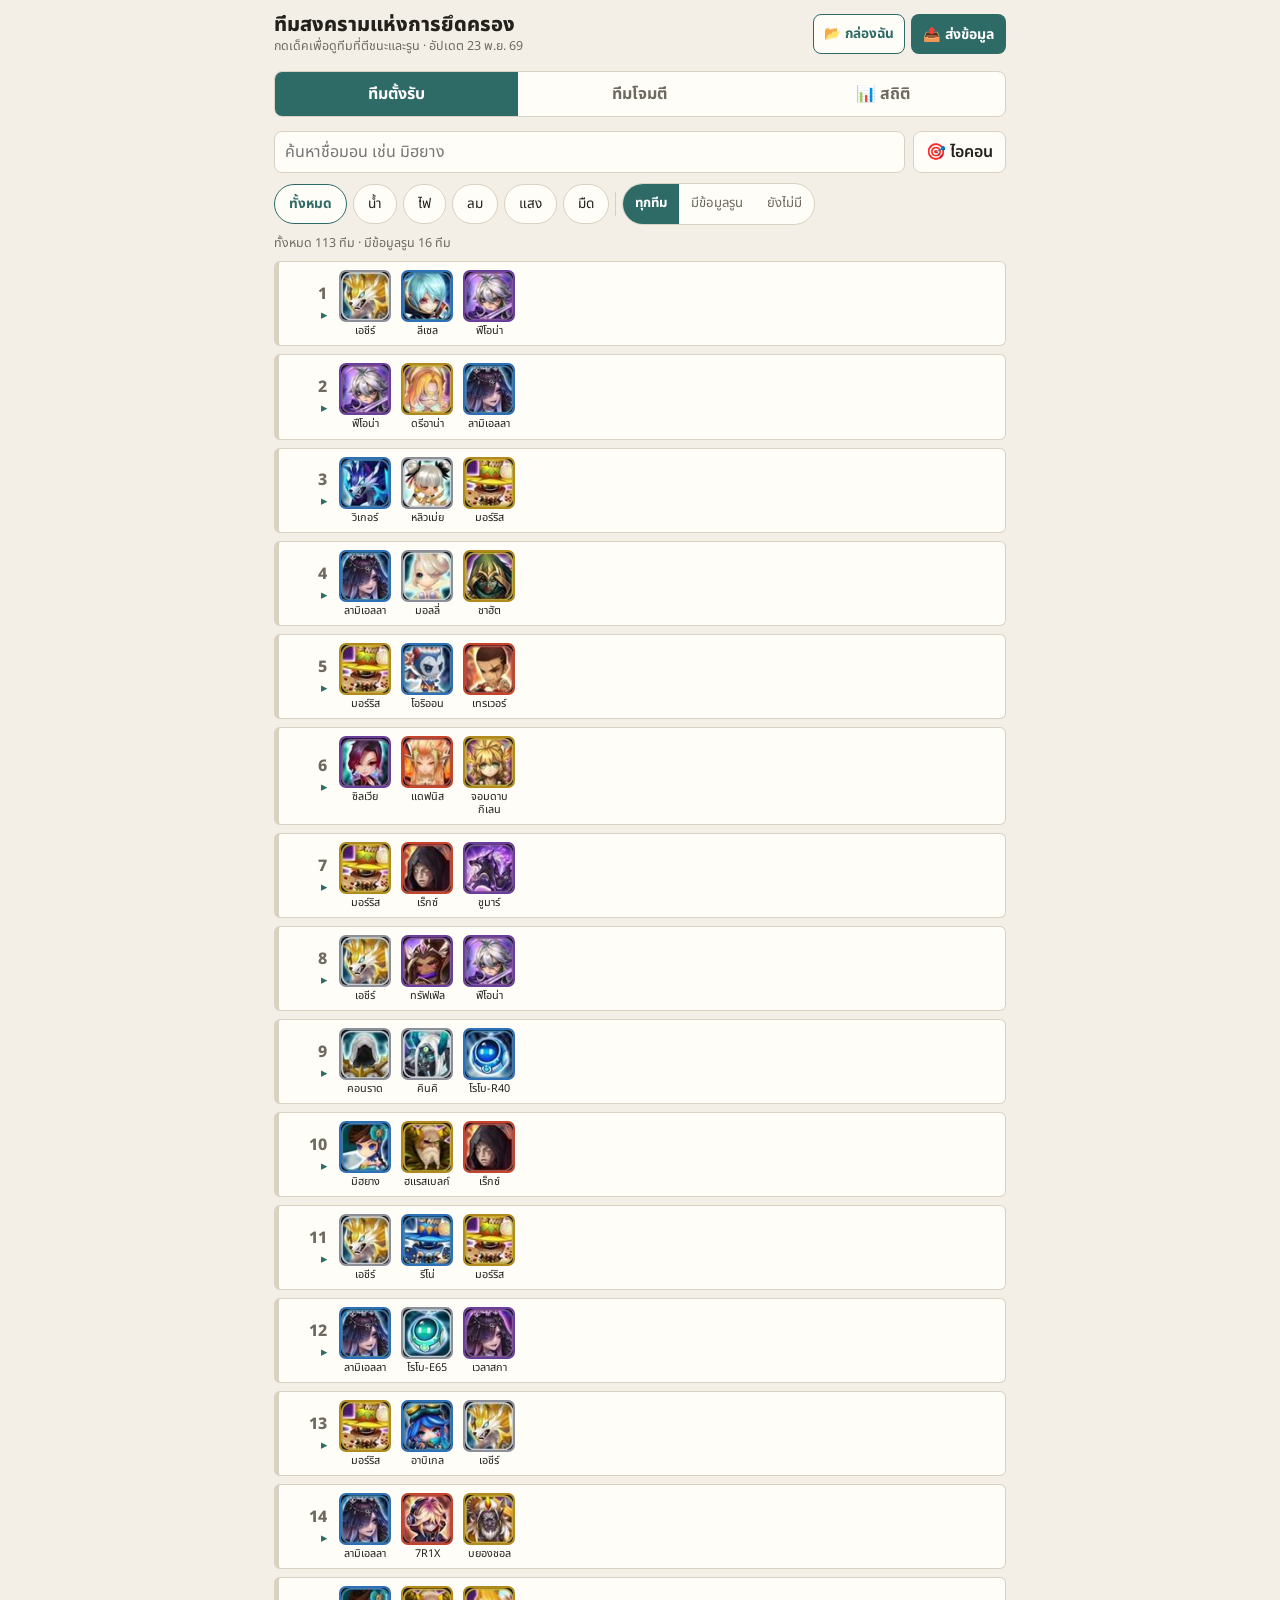
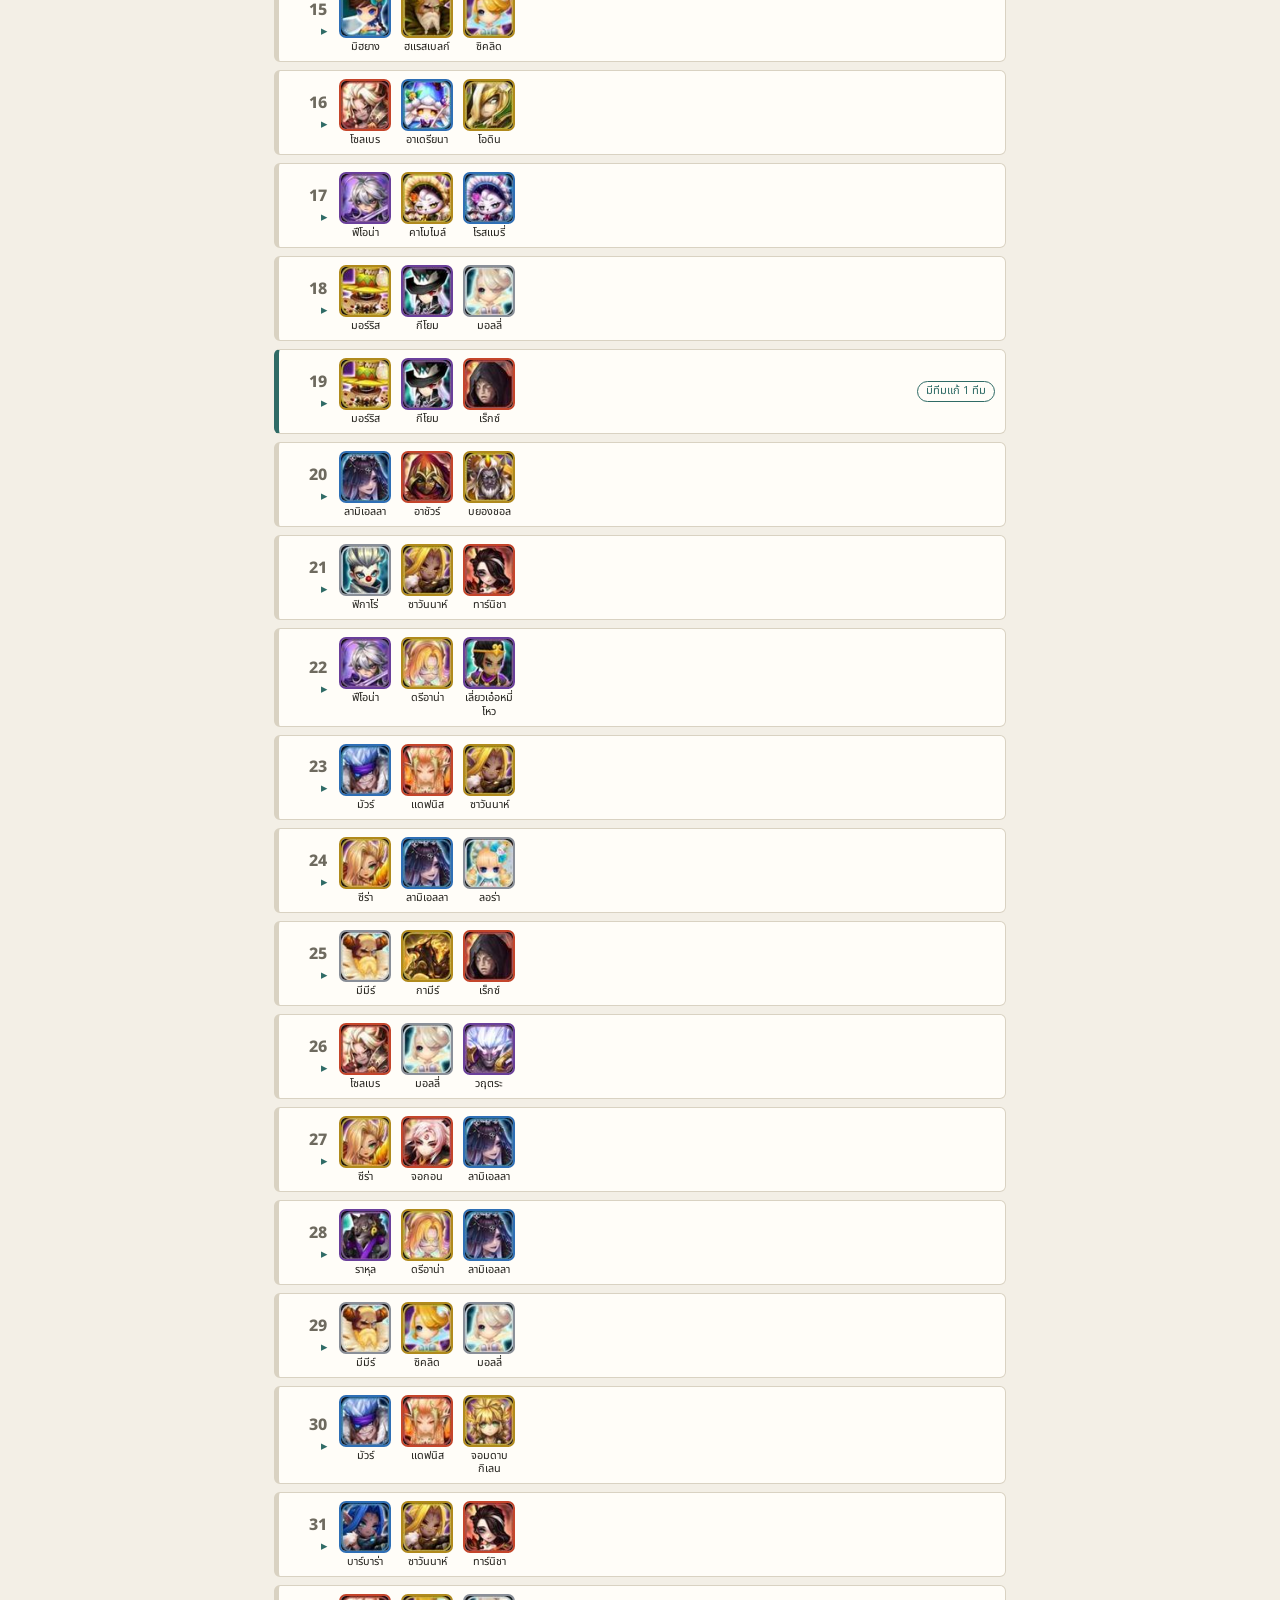
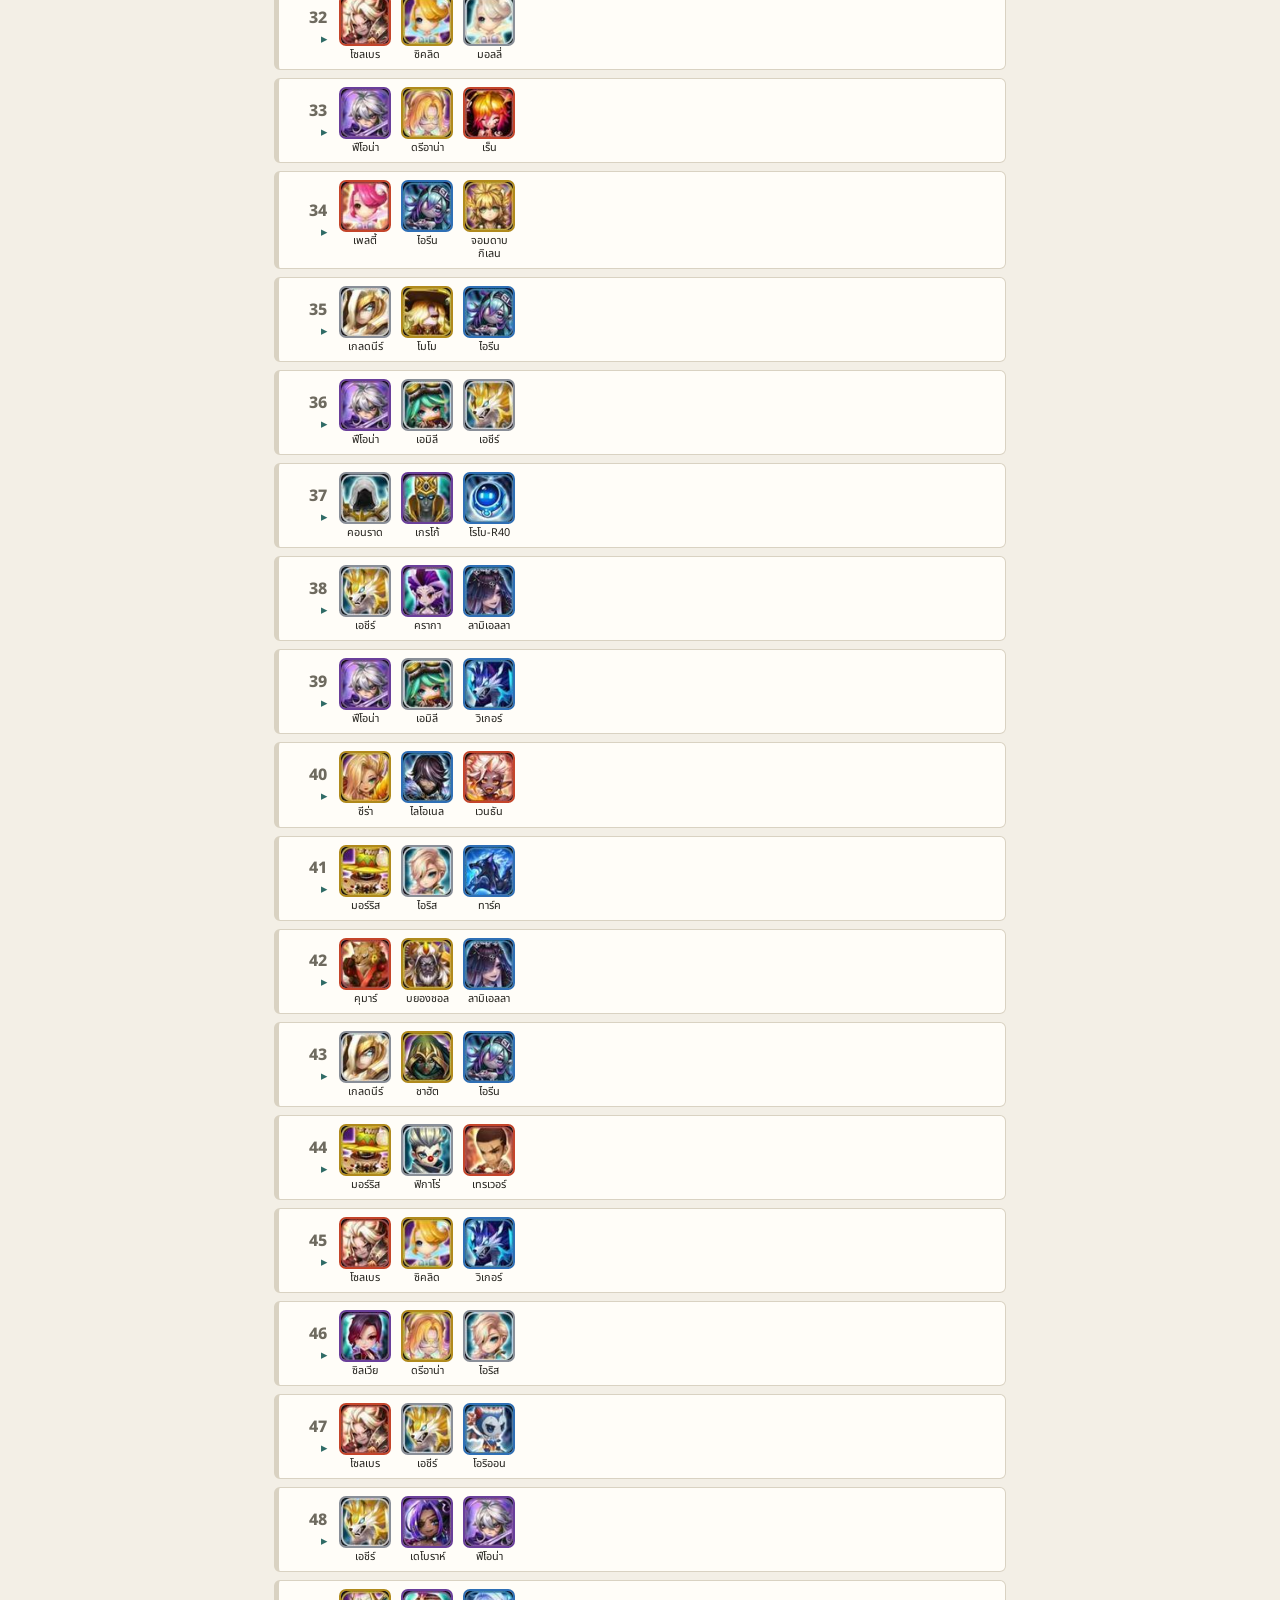
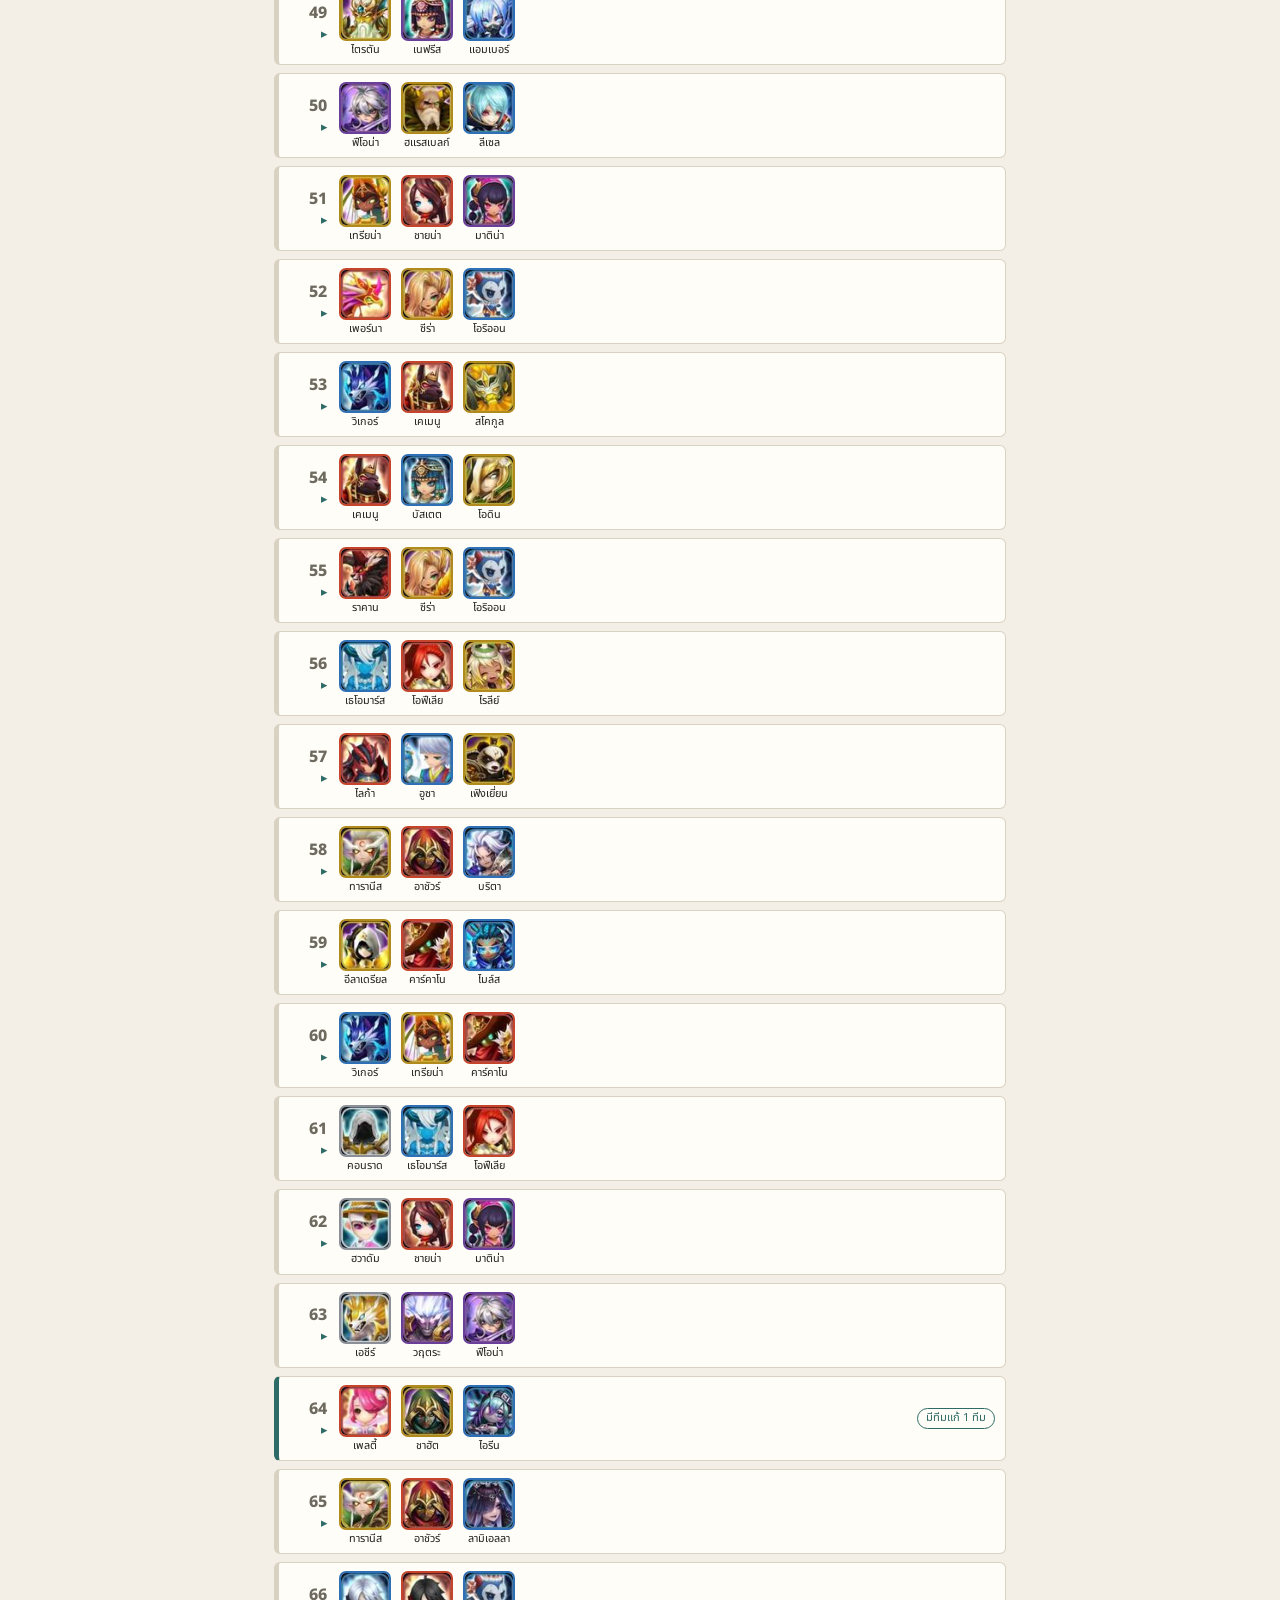
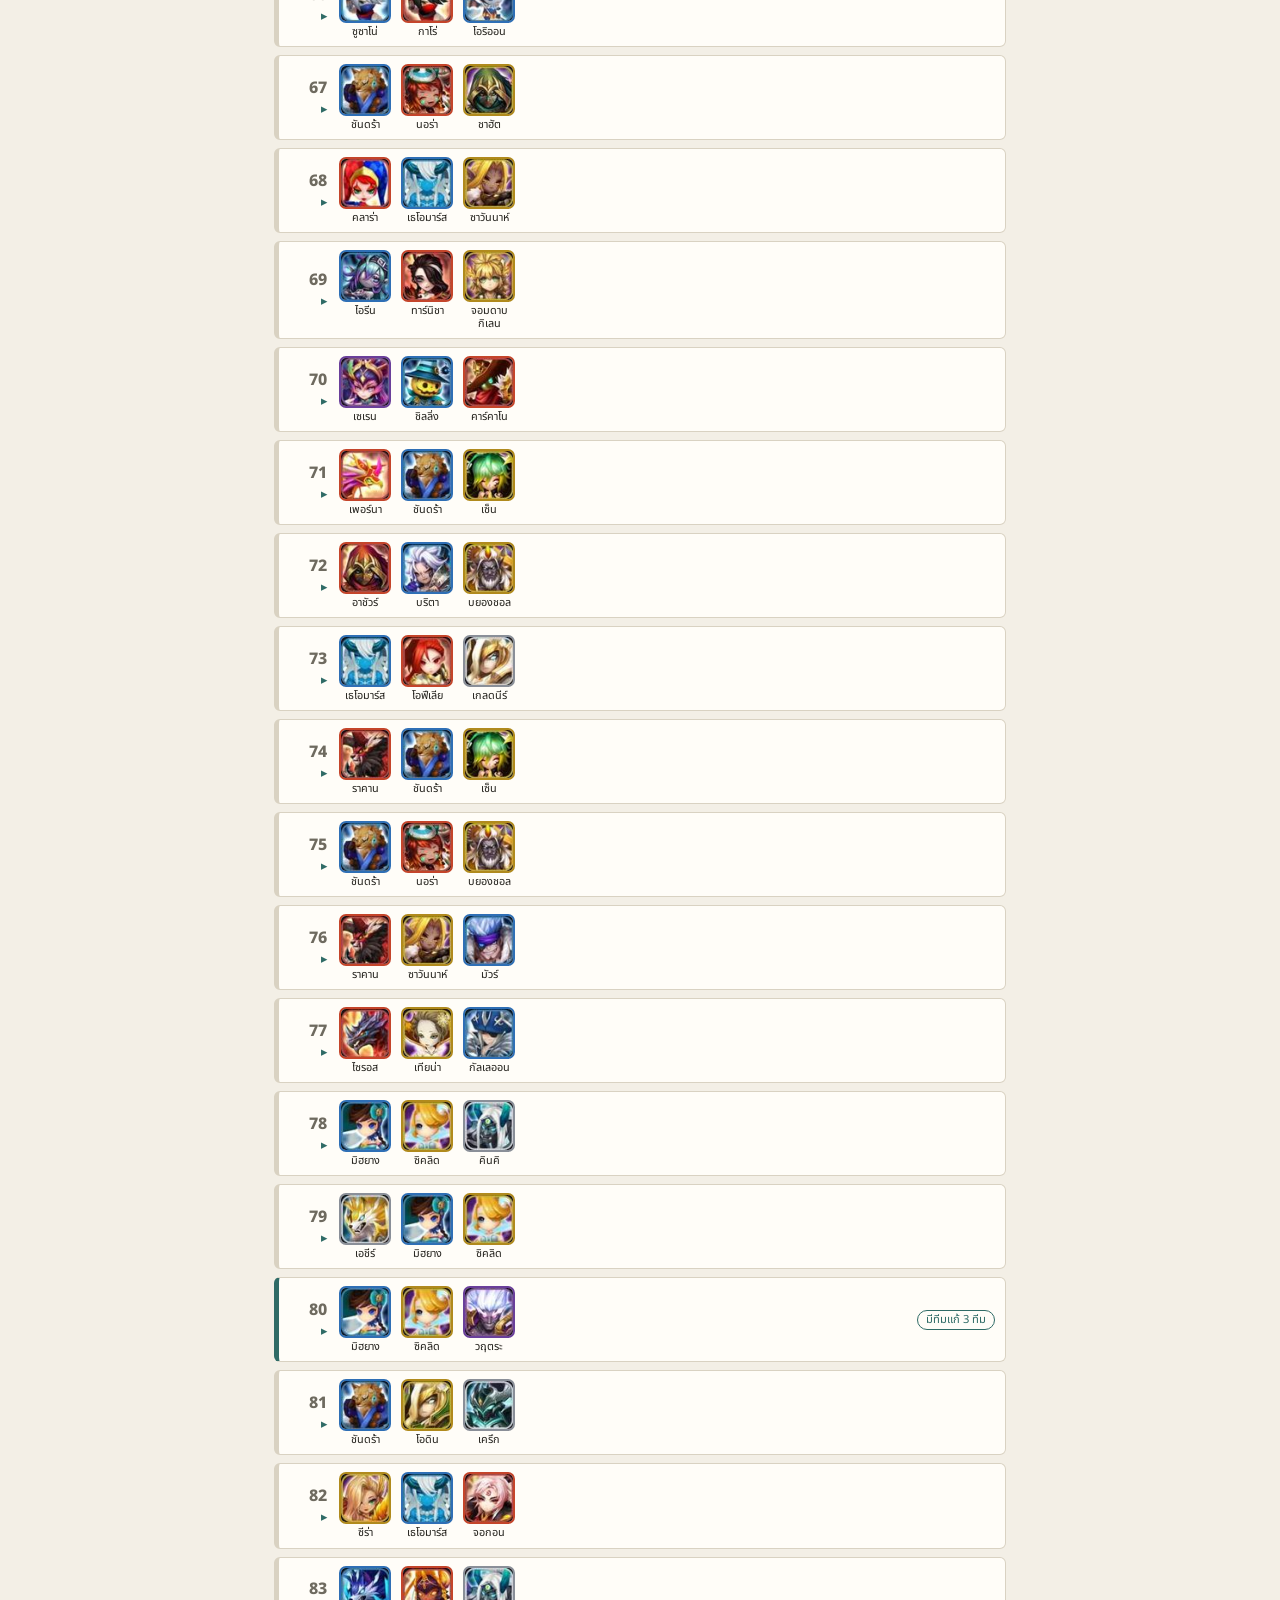
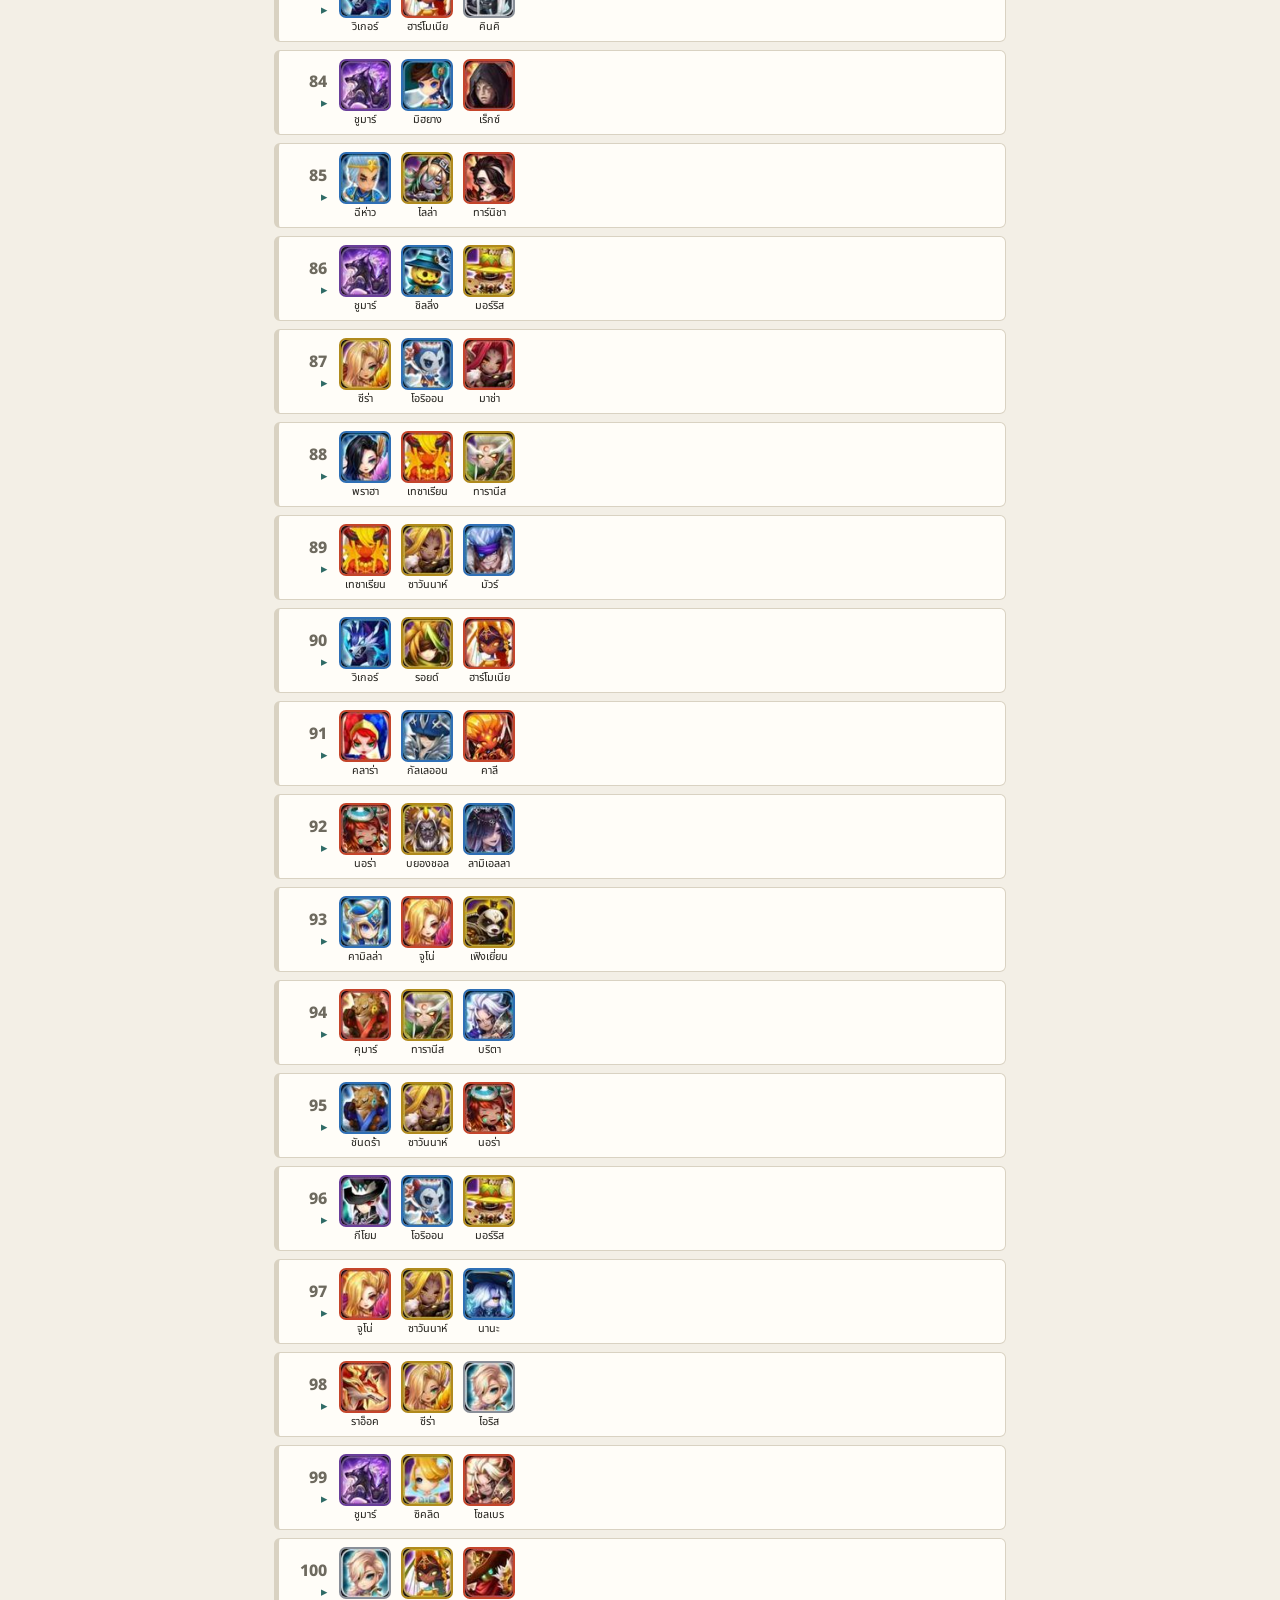
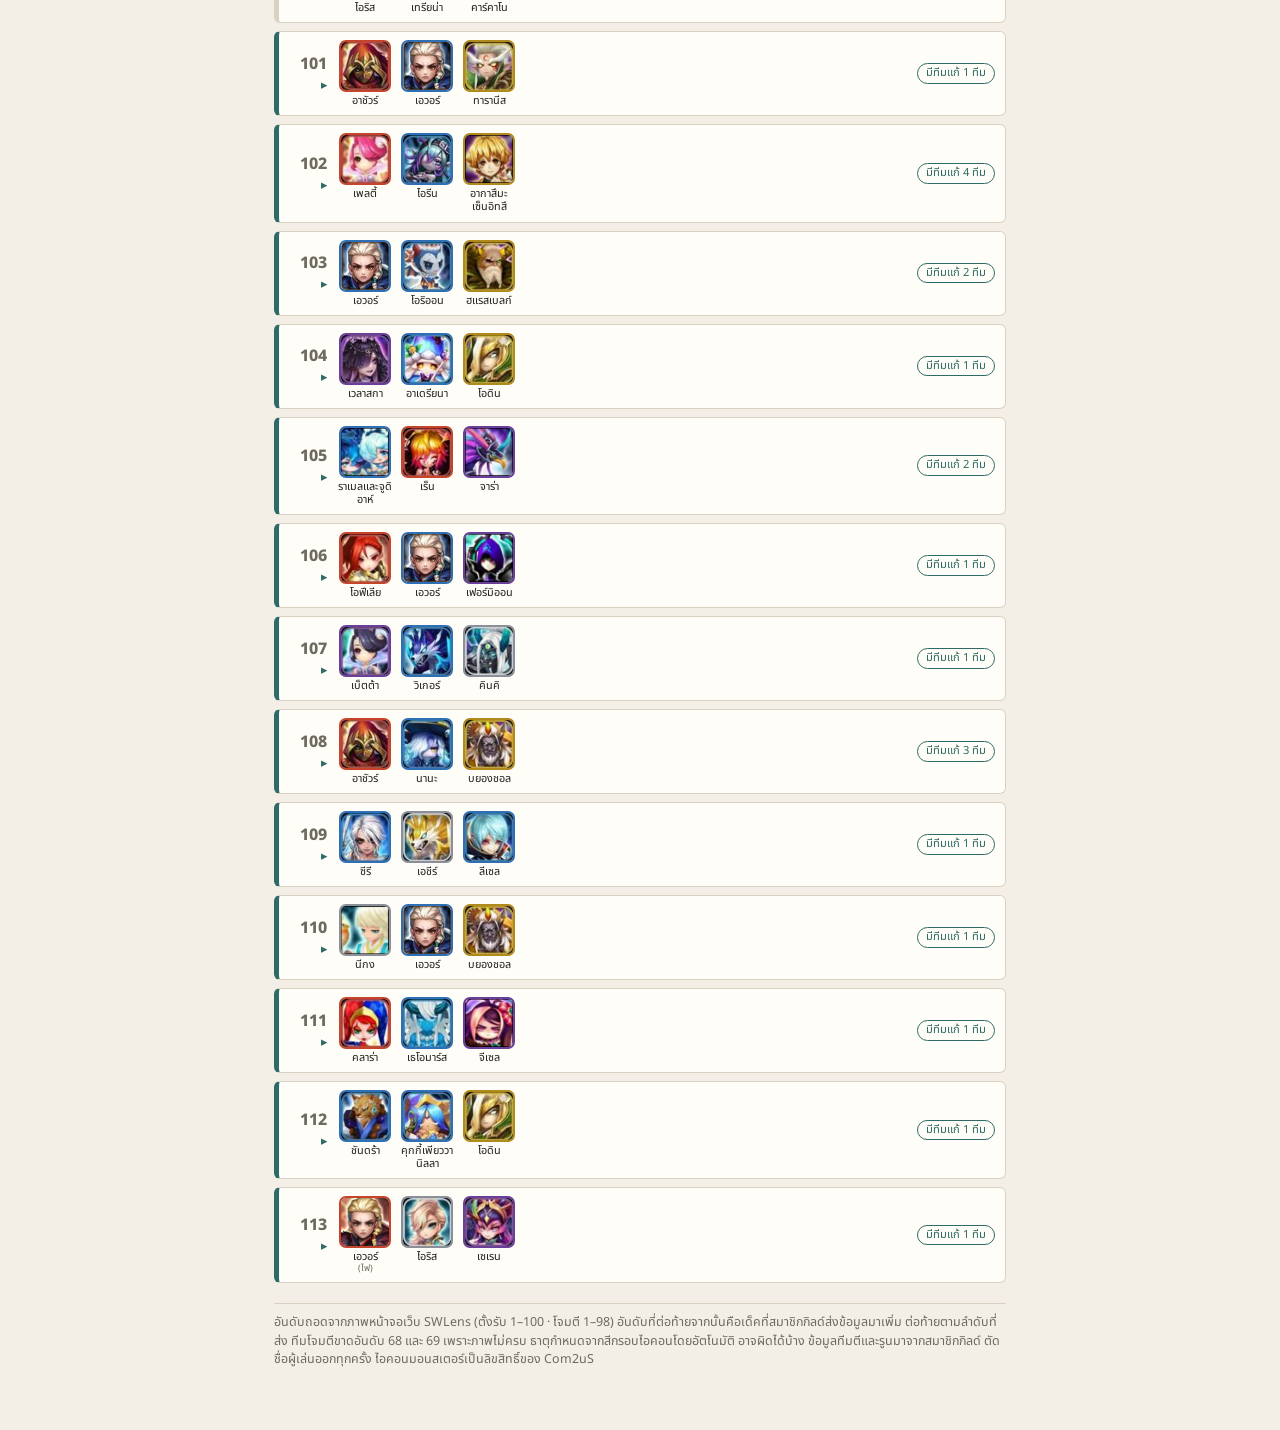
==== index.html @ 21997bbb "Fix replay action field order; show full first turn incl. extra turns Co-Authored-By: Claude Opus 5." ====
<!DOCTYPE html>
<html lang="th">
<head>
<meta charset="utf-8">
<meta http-equiv="Cache-Control" content="no-cache">
<meta name="viewport" content="width=device-width, initial-scale=1, viewport-fit=cover">
<title>ทีมสงครามแห่งการยึดครอง</title>
<meta name="description" content="รวมทีมยอดนิยมโหมดสงครามแห่งการยึดครอง Summoners War พร้อมทีมตีที่ชนะและรูนที่ใช้">
<meta property="og:title" content="ทีมสงครามแห่งการยึดครอง">
<meta property="og:description" content="ทีมตั้งรับ ทีมตี และรูนที่ใช้ชนะจริง">
<meta property="og:image" content="https://siege.thaimapgame.com/icons/icon-512.png">
<meta name="theme-color" content="#2f6b66">
<link rel="manifest" href="manifest.json">
<link rel="icon" href="icons/icon-192.png" type="image/png">
<link rel="apple-touch-icon" href="icons/apple-touch-icon.png">
<link rel="preconnect" href="https://fonts.googleapis.com">
<link rel="preconnect" href="https://fonts.gstatic.com" crossorigin>
<link rel="stylesheet" href="https://fonts.googleapis.com/css2?family=Noto+Sans+Thai:wght@400;600;800&display=swap">
<link rel="stylesheet" href="style.css?v=20261123203924">
</head>
<body>
<main id="top">
  <header class="hdr">
    <div class="hdr-text">
      <h1>ทีมสงครามแห่งการยึดครอง</h1>
      <p class="sub">กดเด็คเพื่อดูทีมที่ตีชนะและรูน <span id="updated"></span></p>
    </div>
    <div class="hdr-btns">
      <button type="button" id="boxBtn" class="box-btn" aria-expanded="false" aria-controls="box">📂 กล่องฉัน</button>
      <a class="submit" href="https://docs.google.com/forms/d/e/1FAIpQLSc1rqq_RnKAq3Cj2cuzaY803iS1UplVPSjjcH0cPlXlvbo0Ig/viewform" target="_blank" rel="noopener">📤 ส่งข้อมูล</a>
    </div>
  </header>

  <section class="box" id="box" hidden aria-label="กล่องมอนของฉัน">
    <div class="box-head"><b>📂 กล่องมอนของฉัน</b><button type="button" id="boxClose" class="link-btn" aria-label="ปิด">✕</button></div>
    <p>โหลดไฟล์ JSON จากโปรแกรม SWEX แล้วเว็บจะบอกว่าทีมตีไหนคุณมีมอนครบ และ SPD จากรูนของคุณพอหรือยัง</p>
    <p class="hint">🔒 ไฟล์อ่านในเครื่องคุณเท่านั้น ไม่ได้ส่งขึ้นเว็บ เว็บจำไว้แค่รายชื่อมอนกับ SPD</p>
    <div class="box-row">
      <label class="results-btn file-btn">เลือกไฟล์ SWEX (.json)<input type="file" id="boxFile" accept=".json,application/json" hidden></label>
    </div>
    <p class="box-status"><span id="boxStatus"></span> <button type="button" id="boxClear" class="link-btn" hidden>ลบข้อมูล</button></p>
    <p class="hint"><a href="guide.html">วิธีทำไฟล์ SWEX</a> · SPD คำนวณจากรูน อาจคลาดจากในเกม ±1 · ถ้าเปิดในไลน์แล้วเลือกไฟล์ไม่ได้ ให้เปิดใน Chrome</p>
  </section>

  <div class="sticky">
    <div class="tabs" id="tabs" role="group" aria-label="โหมด">
      <button type="button" data-m="def" aria-pressed="true">ทีมตั้งรับ</button>
      <button type="button" data-m="atk" aria-pressed="false">ทีมโจมตี</button>
      <button type="button" data-m="stats" aria-pressed="false">📊 สถิติ</button>
    </div>
  </div>

  <div class="search-row">
    <input type="search" id="q" placeholder="ค้นหาชื่อมอน เช่น มิฮยาง" aria-label="ค้นหาชื่อมอนสเตอร์" autocomplete="off">
    <button type="button" id="pickToggle" class="pick-toggle" aria-expanded="false" aria-controls="picker">🎯 ไอคอน <span id="pickCount"></span></button>
  </div>

  <div class="picker" id="picker" hidden>
    <div class="pick-tools">
      <input type="search" id="pq" placeholder="พิมพ์กรองไอคอน" aria-label="กรองไอคอนมอนสเตอร์" autocomplete="off">
      <button type="button" id="pickClear" class="link-btn">ล้างที่เลือก</button>
    </div>
    <div class="els small" id="pels" role="group" aria-label="กรองไอคอนตามธาตุ"></div>
    <p class="hint" id="pickHint">เลือกได้สูงสุด 3 ตัว เลือกแล้วไอคอนจะเหลือเฉพาะตัวที่เคยอยู่ทีมเดียวกัน</p>
    <div class="pick-grid" id="pickGrid"></div>
    <button type="button" class="results-btn" id="pickDone">ดูผลลัพธ์</button>
  </div>
  <div class="chips" id="chips"></div>

  <div class="filter-row">
    <div class="els" id="els" role="group" aria-label="กรองทีมตามธาตุ"></div>
    <span class="divider" aria-hidden="true"></span>
    <div class="seg" id="dataSeg" role="group" aria-label="กรองตามข้อมูลรูน">
      <button type="button" data-d="" aria-pressed="true">ทุกทีม</button>
      <button type="button" data-d="with" aria-pressed="false">มีข้อมูลรูน</button>
      <button type="button" data-d="without" aria-pressed="false">ยังไม่มี</button>
      <button type="button" data-d="mine" aria-pressed="false" hidden>ฉันมีครบ</button>
    </div>
    <select id="season" aria-label="ซีซั่น" hidden></select>
  </div>

  <div class="cnt" id="cnt" aria-live="polite">กำลังโหลดข้อมูล…</div>
  <div id="list"></div>

  <p class="note">อันดับถอดจากภาพหน้าจอเว็บ SWLens (ตั้งรับ 1–100 · โจมตี 1–98) อันดับที่ต่อท้ายจากนั้นคือเด็คที่สมาชิกกิลด์ส่งข้อมูลมาเพิ่ม ต่อท้ายตามลำดับที่ส่ง ทีมโจมตีขาดอันดับ 68 และ 69 เพราะภาพไม่ครบ ธาตุกำหนดจากสีกรอบไอคอนโดยอัตโนมัติ อาจผิดได้บ้าง ข้อมูลทีมตีและรูนมาจากสมาชิกกิลด์ ตัดชื่อผู้เล่นออกทุกครั้ง ไอคอนมอนสเตอร์เป็นลิขสิทธิ์ของ Com2uS</p>
</main>

<button type="button" id="toTop" class="to-top" aria-label="กลับขึ้นบนสุด" hidden>↑</button>
<div id="lb" class="lb" role="dialog" aria-modal="true" aria-label="ภาพรูนขนาดใหญ่" hidden>
  <button type="button" class="lb-close" aria-label="ปิด">✕</button>
  <div class="lb-scroll"><img alt=""></div>
  <p class="lb-hint">แตะรูปเพื่อซูม · แตะพื้นหลังหรือ ✕ เพื่อปิด</p>
</div>
<div id="toast" class="toast" role="status" hidden></div>

<script>window.APP_V = "20261123203924"; window.GC_CODE = ""; /* รหัส GoatCounter เช่น "swsiege" (ว่าง = ไม่นับ) */</script>
<script src="app.js?v=20261123203924" defer></script>
<!-- Cloudflare Web Analytics (ไม่ใช้คุกกี้) -->
<script defer src="https://static.cloudflareinsights.com/beacon.min.js" data-cf-beacon='{"token": "9b18064985ae4c728ce87917ae65e707"}'></script>
</body>
</html>
---- style.css ----
:root{--bg:#f3efe6;--card:#fffdf8;--ink:#23211c;--mute:#6e6a5f;--line:#d9d2c2;--accent:#2f6b66;--fill:#2f6b66;--gold:#a9781a;--soft:#f6f1e6;
--water:#2f6fb5;--fire:#c4452b;--wind:#b08a1d;--light:#8a8f98;--dark:#6a3f9a;--tap:40px;color-scheme:light dark}
@media (prefers-color-scheme:dark){:root{--bg:#14161d;--card:#1d212b;--ink:#ece8dc;--mute:#9a97a0;--line:#323847;--accent:#7cc4ba;--fill:#3a827b;--gold:#e0b04a;--soft:#232836}}
*{box-sizing:border-box}
html{scroll-padding-top:64px}
body{margin:0;background:var(--bg);color:var(--ink);font-family:"Noto Sans Thai",system-ui,sans-serif;line-height:1.5;
padding:0 env(safe-area-inset-right,0) env(safe-area-inset-bottom,0) env(safe-area-inset-left,0)}
main{max-width:760px;margin:0 auto;padding:calc(12px + env(safe-area-inset-top,0)) 14px 48px}
button,input,select{font:inherit;color:inherit}
button:focus-visible,input:focus-visible,select:focus-visible,a:focus-visible{outline:3px solid var(--gold);outline-offset:2px}

/* header */
.hdr{display:flex;align-items:center;gap:10px;margin-bottom:8px}
.hdr-text{flex:1;min-width:0}
h1{font-size:1.25rem;font-weight:800;margin:0;line-height:1.3}
.sub{color:var(--mute);font-size:.78rem;margin:0}
#updated{white-space:nowrap}
.submit{flex:none;display:inline-flex;align-items:center;min-height:var(--tap);padding:0 12px;border-radius:8px;background:var(--fill);color:#fff;font-weight:700;font-size:.88rem;text-decoration:none;white-space:nowrap}

/* sticky tabs */
.sticky{position:sticky;top:0;z-index:5;background:var(--bg);margin:0 -14px 8px;padding:calc(6px + env(safe-area-inset-top,0)) 14px 6px}
.tabs{display:flex;border:1px solid var(--line);border-radius:8px;overflow:hidden;background:var(--card)}
.tabs button{flex:1;border:0;background:none;font-weight:700;min-height:44px;padding:0 14px;cursor:pointer;color:var(--mute)}
.tabs button[aria-pressed="true"]{background:var(--fill);color:#fff}

/* search + picker */
.search-row{display:flex;gap:8px;margin-bottom:8px}
input[type=search]{width:100%;min-height:var(--tap);padding:8px 10px;border:1px solid var(--line);border-radius:8px;background:var(--card)}
.pick-toggle{flex:none;min-height:var(--tap);padding:0 12px;border:1px solid var(--line);border-radius:8px;background:var(--card);font-weight:600;cursor:pointer;white-space:nowrap}
.pick-toggle[aria-expanded="true"]{border-color:var(--accent);color:var(--accent)}
.picker{background:var(--card);border:1px solid var(--line);border-radius:8px;margin-bottom:8px}
.picker[hidden]{display:none}
.pick-tools{display:flex;gap:8px;padding:10px 10px 0}
.pick-tools input{flex:1}
.hint{font-size:.75rem;color:var(--mute);margin:6px 10px}
.pick-grid{display:grid;grid-template-columns:repeat(auto-fill,minmax(64px,1fr));gap:6px;max-height:300px;overflow:auto;padding:4px 10px 10px;overscroll-behavior:contain}
.pick-grid button{border:2px solid transparent;border-radius:8px;background:none;padding:3px 2px;font-size:.62rem;line-height:1.2;cursor:pointer;text-align:center;min-height:64px}
.pick-grid button[aria-pressed="true"]{border-color:var(--accent);background:var(--soft)}
.pick-grid img{width:44px;height:44px;border-radius:6px;display:block;margin:0 auto 2px;border:2px solid var(--c,var(--line))}
.results-btn{display:block;width:calc(100% - 20px);margin:0 10px 10px;min-height:44px;border:0;border-radius:8px;background:var(--fill);color:#fff;font-weight:700;cursor:pointer}
.link-btn{border:0;background:none;color:var(--accent);cursor:pointer;min-height:var(--tap);padding:0 8px;font-size:.88rem}
.chips{display:flex;flex-wrap:wrap;gap:6px;margin-bottom:8px;align-items:center}
.chips:empty{display:none}
.chip{display:inline-flex;align-items:center;gap:2px;border:1px solid var(--accent);color:var(--accent);border-radius:99px;padding:0 2px 0 12px;font-size:.85rem;background:var(--card);min-height:36px}
.chip button{border:0;background:none;color:inherit;cursor:pointer;font-size:1.1rem;line-height:1;width:32px;height:32px}

/* filters: one row, scrolls sideways on small screens */
.filter-row{display:flex;align-items:center;gap:6px;overflow-x:auto;scrollbar-width:none;margin:0 -14px 4px;padding:2px 14px 6px;-webkit-overflow-scrolling:touch}
.filter-row::-webkit-scrollbar{display:none}
.els{display:flex;gap:6px;flex:none}
.els button{flex:none;font-size:.85rem;min-height:var(--tap);padding:0 14px;border-radius:99px;border:1px solid var(--line);background:var(--card);cursor:pointer;white-space:nowrap}
.els button[aria-pressed="true"]{border-color:var(--accent);color:var(--accent);font-weight:700}
.els.small{flex-wrap:wrap;padding:8px 10px 0}
.els.small button{min-height:36px;padding:0 12px;font-size:.8rem}
.divider{flex:none;width:1px;height:24px;background:var(--line)}
.seg{flex:none;display:inline-flex;border:1px solid var(--line);border-radius:99px;overflow:hidden;background:var(--card)}
.seg button{border:0;background:none;min-height:var(--tap);padding:0 12px;font-size:.82rem;cursor:pointer;color:var(--mute);white-space:nowrap}
.seg button[aria-pressed="true"]{background:var(--fill);color:#fff;font-weight:700}
#season{flex:none;min-height:var(--tap);padding:0 10px;border:1px solid var(--line);border-radius:99px;background:var(--card);font-size:.82rem}

.cnt{font-size:.78rem;color:var(--mute);margin:4px 0 8px}
.sec{font-size:.9rem;margin:14px 0 8px;color:var(--mute);font-weight:700;border-bottom:1px solid var(--line);padding-bottom:4px}
.sec:first-child{margin-top:2px}

/* team cards */
.team{background:var(--card);border:1px solid var(--line);border-left:5px solid var(--line);border-radius:6px;margin-bottom:8px}
.team.has{border-left-color:var(--accent)}
.team.flash{animation:flash 1.6s ease-out}
@keyframes flash{0%{box-shadow:0 0 0 3px var(--gold)}100%{box-shadow:0 0 0 0 transparent}}
.head{display:flex;align-items:center;gap:10px;width:100%;border:0;background:none;padding:8px 10px;text-align:left;min-height:72px}
button.head{cursor:pointer}
.rk{width:2.4em;text-align:right;font-weight:800;color:var(--mute);flex:none}
.rk.g{font-size:.7rem;color:var(--accent);line-height:1.2}
button.head .rk::after{content:"▸";display:block;font-size:.8rem;color:var(--accent)}
button.head[aria-expanded="true"] .rk::after{content:"▾"}
.mons{display:flex;gap:6px;flex:1;min-width:0}
.m{width:56px;text-align:center;font-size:.68rem;line-height:1.2;flex:none;overflow-wrap:anywhere}
.m img{width:52px;height:52px;border-radius:7px;display:block;margin:0 auto 2px;border:2px solid var(--c,var(--line));background:var(--soft)}
.m small{display:block;font-size:.56rem;color:var(--mute)}
.spd-tag{display:block;font-size:.62rem;font-weight:700;color:var(--gold)}
.badges{display:flex;flex-direction:column;align-items:flex-end;gap:4px;flex:none}
.tag{font-size:.7rem;color:var(--accent);border:1px solid var(--accent);border-radius:99px;padding:1px 8px;white-space:nowrap}
.new{font-size:.65rem;font-weight:700;color:#fff;background:var(--gold);border-radius:99px;padding:0 7px}
.det{border-top:1px dashed var(--line);padding:8px 10px 10px}
.det h3{font-size:.9rem;margin:4px 0 6px;color:var(--accent)}
.mu{border:1px solid var(--line);border-radius:8px;padding:8px;margin-bottom:8px;background:var(--soft)}
.mu-top{display:flex;align-items:center;gap:10px}
.mu-meta{font-size:.72rem;color:var(--mute);display:flex;flex-direction:column;align-items:flex-end;gap:4px;flex:none;text-align:right}
.mu-meta .rkb{font-weight:700;color:var(--ink)}
.season{font-size:.65rem;font-weight:700;border:1px solid var(--line);border-radius:4px;padding:0 5px}
.run-btn{border:1px solid var(--accent);color:var(--accent);background:var(--card);border-radius:99px;min-height:38px;padding:0 14px;font-size:.82rem;cursor:pointer;white-space:nowrap}
.run-btn[aria-expanded="true"]{background:var(--fill);color:#fff}
.mu-line{font-size:.75rem;color:var(--mute);margin-top:6px}
.note-line{color:var(--ink)}
.hint.tap{margin:8px 0 0;text-align:center}
.runes{display:grid;grid-template-columns:repeat(auto-fill,minmax(220px,1fr));gap:8px;margin-top:8px}
.runes figure{margin:0}
.runes img{width:100%;height:auto;aspect-ratio:2/1;object-fit:cover;border-radius:6px;display:block;cursor:zoom-in;background:var(--line)}
.runes figcaption{font-size:.72rem;color:var(--mute);text-align:center}
.det-foot{display:flex;justify-content:flex-end;margin-top:4px}
.empty{padding:28px;text-align:center;color:var(--mute)}
.err{padding:16px;border:1px solid var(--accent);border-radius:6px;color:var(--accent);background:var(--card)}
.note{margin-top:20px;font-size:.78rem;color:var(--mute);border-top:1px solid var(--line);padding-top:10px}

/* floating */
.to-top{position:fixed;right:calc(14px + env(safe-area-inset-right,0));bottom:calc(18px + env(safe-area-inset-bottom,0));width:48px;height:48px;border-radius:50%;border:0;background:var(--fill);color:#fff;font-size:1.2rem;box-shadow:0 2px 8px rgba(0,0,0,.25);cursor:pointer;z-index:8}
.to-top[hidden]{display:none}
.lb{position:fixed;inset:0;background:rgba(0,0,0,.9);display:flex;flex-direction:column;align-items:center;justify-content:center;padding:12px;z-index:9}
.lb[hidden]{display:none}
.lb-scroll{flex:1;width:100%;overflow:auto;display:flex;align-items:center;justify-content:center;-webkit-overflow-scrolling:touch}
.lb img{max-width:100%;max-height:100%;border-radius:6px;cursor:zoom-in;touch-action:pinch-zoom pan-x pan-y}
.lb.zoom .lb-scroll{display:block}
.lb.zoom img{max-width:none;max-height:none;width:220%;cursor:zoom-out}
.lb-close{position:absolute;top:calc(10px + env(safe-area-inset-top,0));right:12px;width:44px;height:44px;border-radius:50%;border:0;background:rgba(255,255,255,.18);color:#fff;font-size:1.1rem;cursor:pointer;z-index:2}
.lb-hint{color:#ccc;font-size:.75rem;margin:6px 0 0}
.toast{position:fixed;left:50%;bottom:calc(20px + env(safe-area-inset-bottom,0));transform:translateX(-50%);background:var(--ink);color:var(--bg);padding:8px 14px;border-radius:99px;font-size:.85rem;z-index:10;max-width:90vw}
.toast[hidden]{display:none}

@media (max-width:420px){.m{width:50px}.m img{width:46px;height:46px}.rk{width:2em}.head{gap:6px;padding:8px 6px}.submit{padding:0 10px}}
@media (prefers-reduced-motion:reduce){.team.flash{animation:none}}

.old{font-size:.65rem;font-weight:700;color:var(--mute);border:1px dashed var(--mute);border-radius:99px;padding:0 7px;white-space:nowrap}
.nodata{margin:4px 0 8px;color:var(--mute);font-size:.88rem}
.stats-mode .search-row,.stats-mode #picker,.stats-mode .chips,.stats-mode .filter-row{display:none}
.st-grid{display:grid;grid-template-columns:repeat(2,1fr);gap:8px;margin:4px 0 6px}
.st-box{background:var(--card);border:1px solid var(--line);border-radius:6px;padding:10px;display:flex;flex-direction:column;gap:2px}
.st-box b{font-size:1.35rem;color:var(--accent);line-height:1.2}
.st-box span{font-size:.78rem;color:var(--mute)}
.st-list{display:flex;flex-direction:column;gap:6px}
.st-bar{display:flex;align-items:center;gap:10px;background:var(--card);border:1px solid var(--line);border-radius:6px;padding:6px 10px}
.st-bar>b{min-width:2ch;text-align:right}
.st-track{flex:1;height:10px;background:var(--line);border-radius:99px;overflow:hidden}
.st-track>span{display:block;height:100%;background:var(--fill);border-radius:99px}
.st-y{min-width:5.5em;font-size:.85rem}
.st-deck{display:flex;align-items:center;gap:10px;background:var(--card);border:1px solid var(--line);border-left:5px solid var(--accent);border-radius:6px;padding:8px 10px;color:inherit;text-decoration:none;min-height:72px}
.st-deck .tag{margin-left:auto}
#list>.results-btn{display:flex;align-items:center;justify-content:center;text-decoration:none;margin-top:12px}
@media (min-width:640px){.st-grid{grid-template-columns:repeat(4,1fr)}}
.st-bar .m{width:46px;font-size:.62rem}.st-bar .m img{width:36px;height:36px}.st-bar{padding:4px 10px}

.hdr-btns{display:flex;gap:6px;flex:none;align-items:center}
.box-btn{min-height:var(--tap);padding:0 10px;border-radius:8px;border:1px solid var(--accent);background:var(--card);color:var(--accent);font-weight:700;font-size:.85rem;white-space:nowrap;cursor:pointer}
.box-btn.on{background:var(--accent);color:#fff}
.box{background:var(--card);border:1px solid var(--line);border-radius:8px;padding:10px 12px;margin:0 0 10px}
.box p{margin:6px 0;font-size:.88rem}
.box-head{display:flex;justify-content:space-between;align-items:center}
.box-row .file-btn{display:flex;align-items:center;justify-content:center;margin:8px 0;width:100%;cursor:pointer}
.box-status{color:var(--mute)}
.box .hint a{color:var(--accent)}
.my-tag{display:block;font-size:.6rem;font-weight:700;line-height:1.25}
.my-tag.ok{color:#2e7d4f}.my-tag.low{color:#c0392b}.my-tag.no{color:#c0392b}
.my-sum{font-size:.65rem;font-weight:700;border-radius:99px;padding:0 7px;white-space:nowrap}
.my-sum.ok{color:#fff;background:#2e7d4f}.my-sum.no{color:#c0392b;border:1px solid #c0392b}
@media (prefers-color-scheme:dark){.my-tag.ok{color:#6fd39a}.my-tag.low,.my-tag.no{color:#ff8a7a}.my-sum.no{color:#ff8a7a;border-color:#ff8a7a}}
@media (max-width:420px){.box-btn{padding:0 8px;font-size:.8rem}.submit{font-size:.8rem}}

.rcard{border:1px solid var(--line);border-radius:8px;padding:8px 10px;background:var(--card)}
.rc-head{display:flex;gap:10px;align-items:center}
.rc-head b{display:block;font-size:.85rem}
.rc-head small{color:var(--mute);font-size:.72rem}
.rc-st{display:flex;flex-wrap:wrap;gap:4px 12px;margin-top:6px;font-size:.82rem;font-weight:700}
.rc-st i{font-style:normal;font-weight:400;color:var(--mute);margin-right:3px}
.rc-st span:first-child{color:var(--gold)}
.rc-note{color:var(--mute);font-size:.68rem}
.guide{margin:.5rem 0 .2rem;padding:.5rem .6rem;border-radius:10px;background:rgba(255,200,80,.08);border:1px solid rgba(255,200,80,.25);font-size:.9rem}
.guide small{opacity:.7}
.g-row{display:flex;align-items:center;gap:.45rem;margin-top:.35rem}
.g-row img{border-radius:6px;width:28px;height:28px}
.g-n{display:inline-grid;place-items:center;width:1.3rem;height:1.3rem;border-radius:50%;background:rgba(255,200,80,.3);font-size:.75rem;font-weight:700}
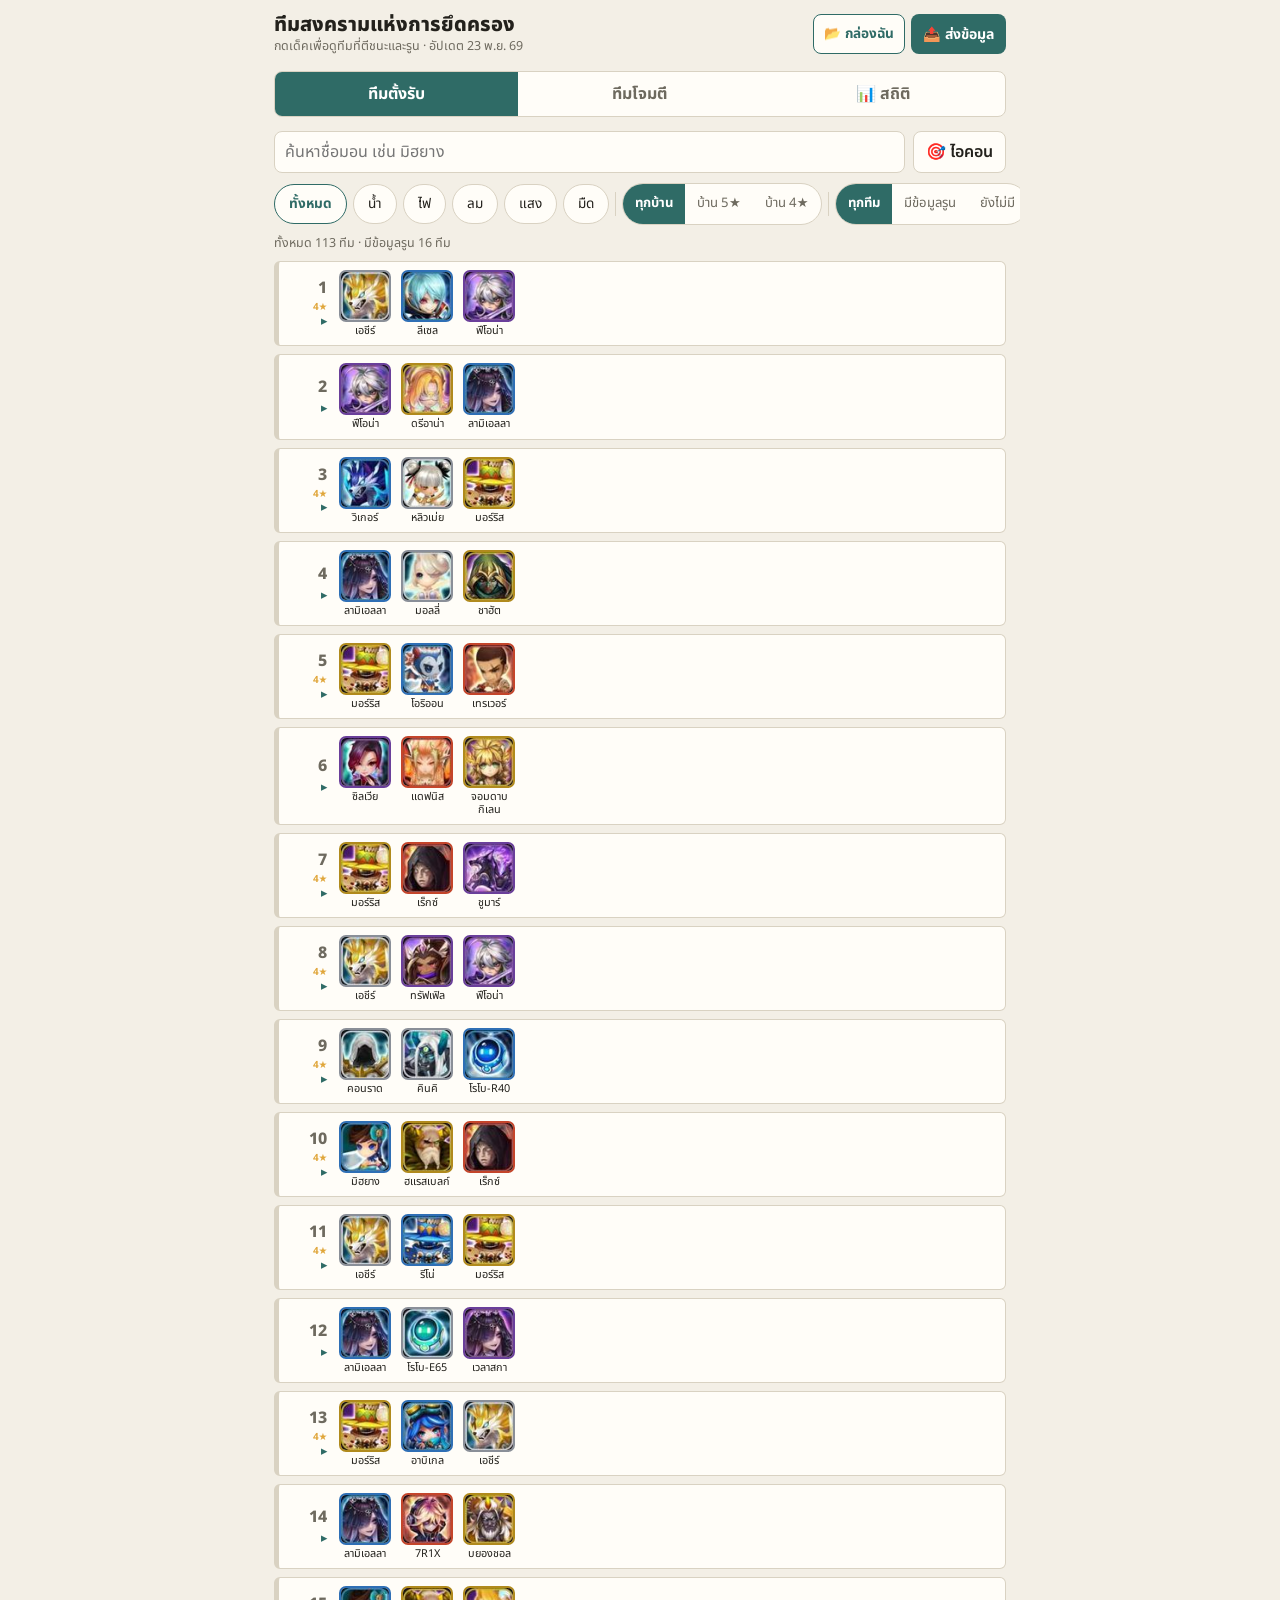
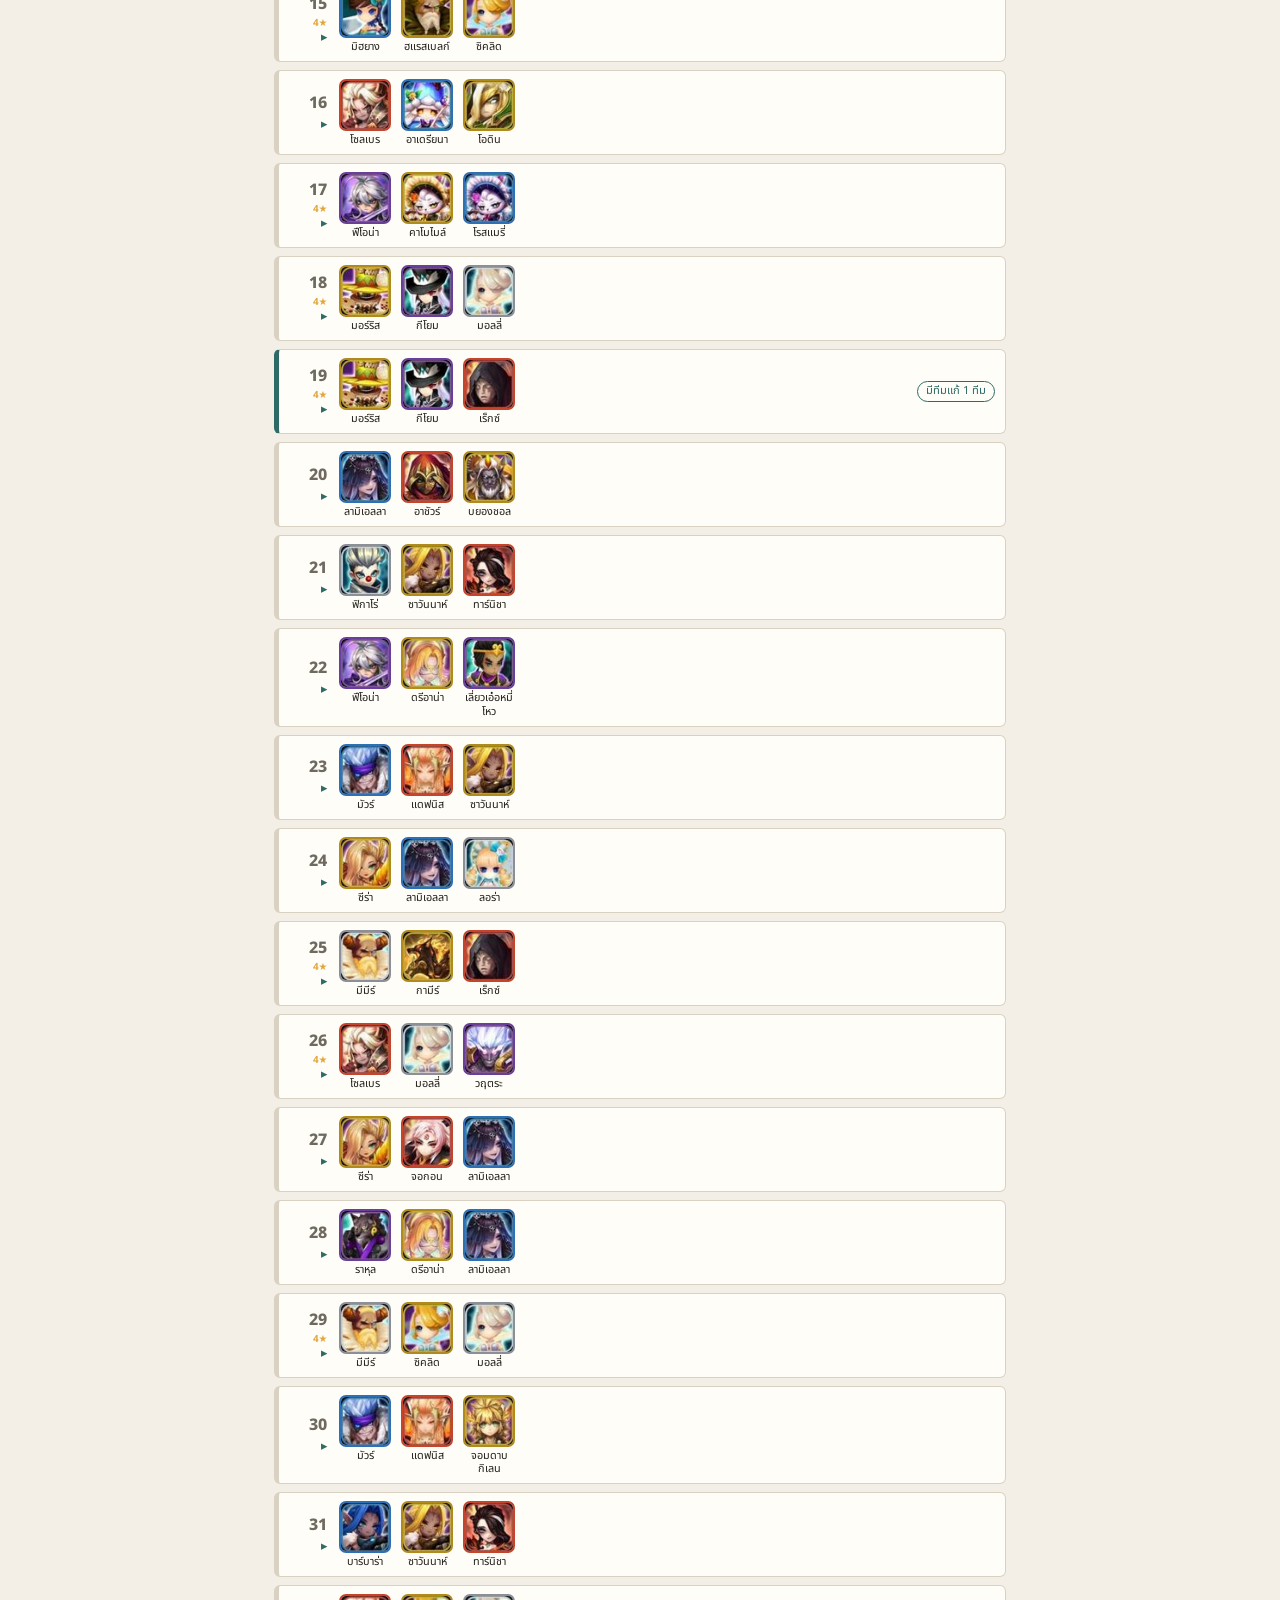
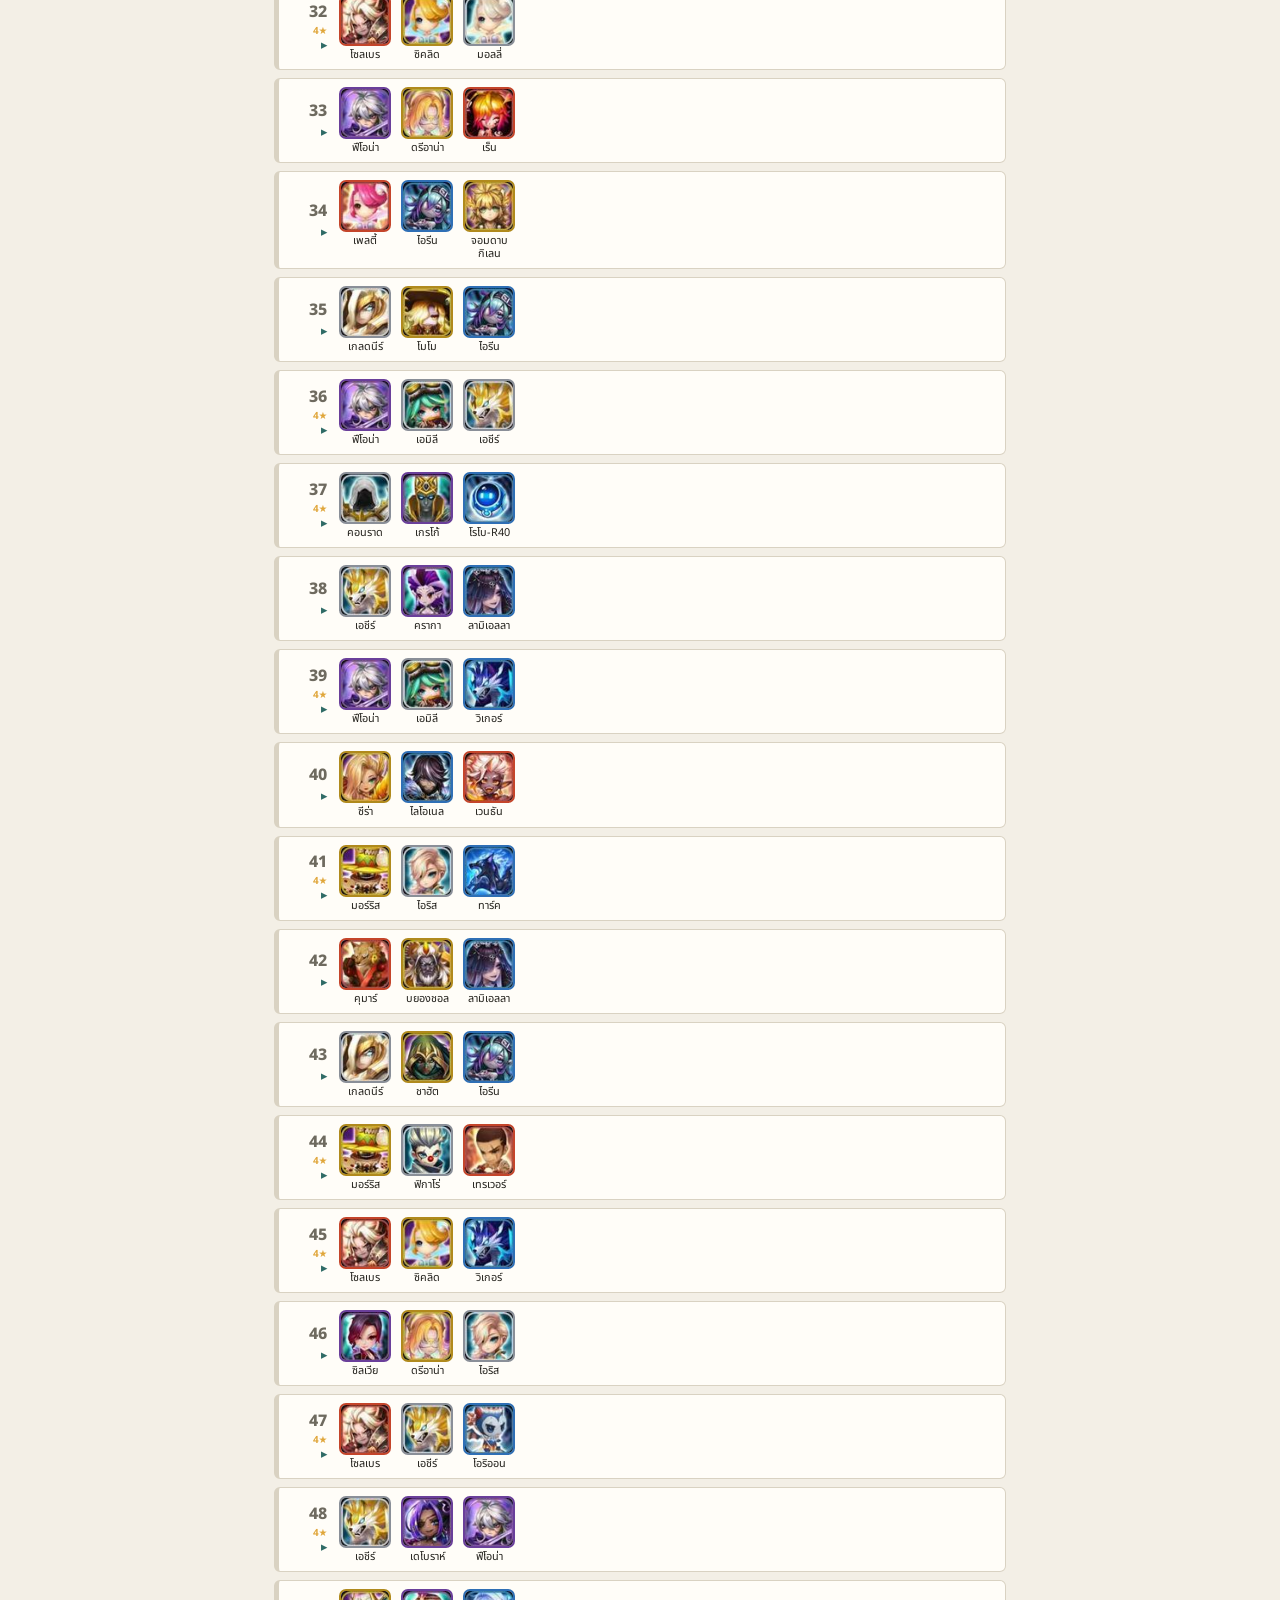
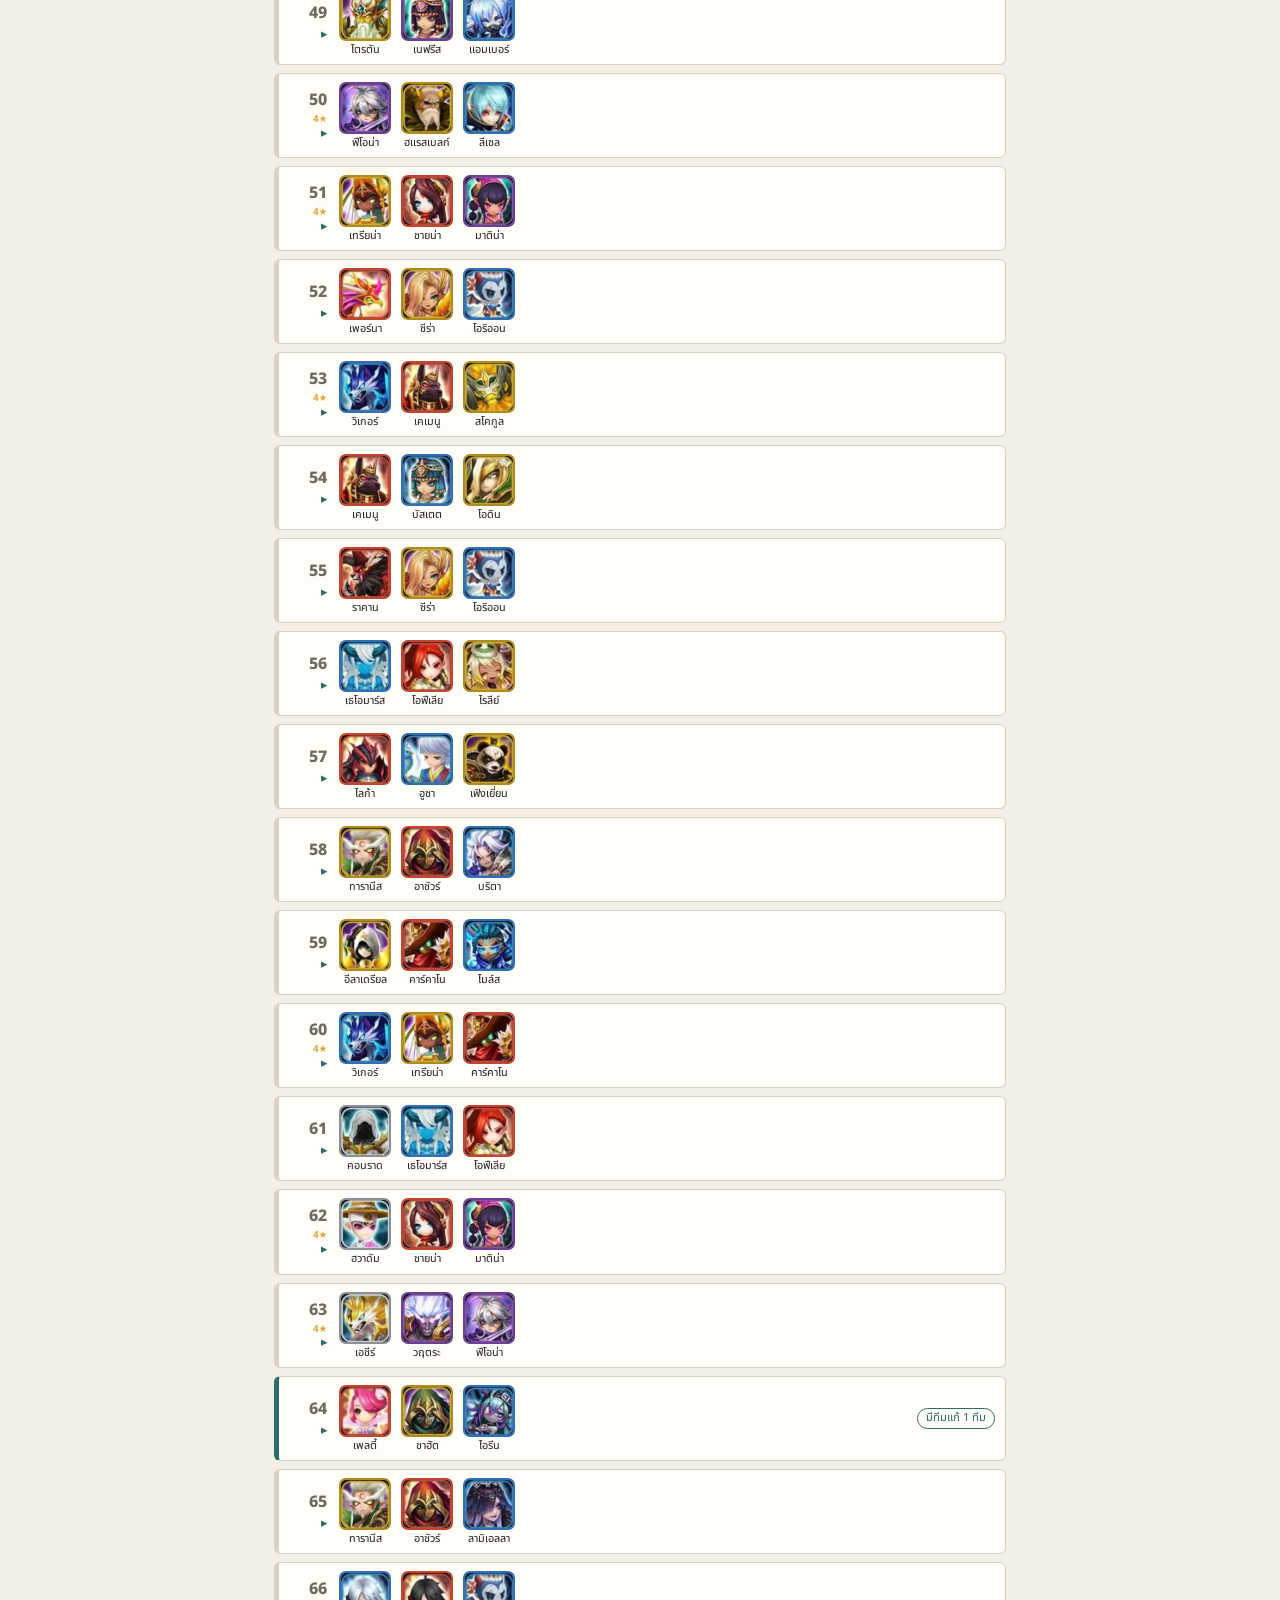
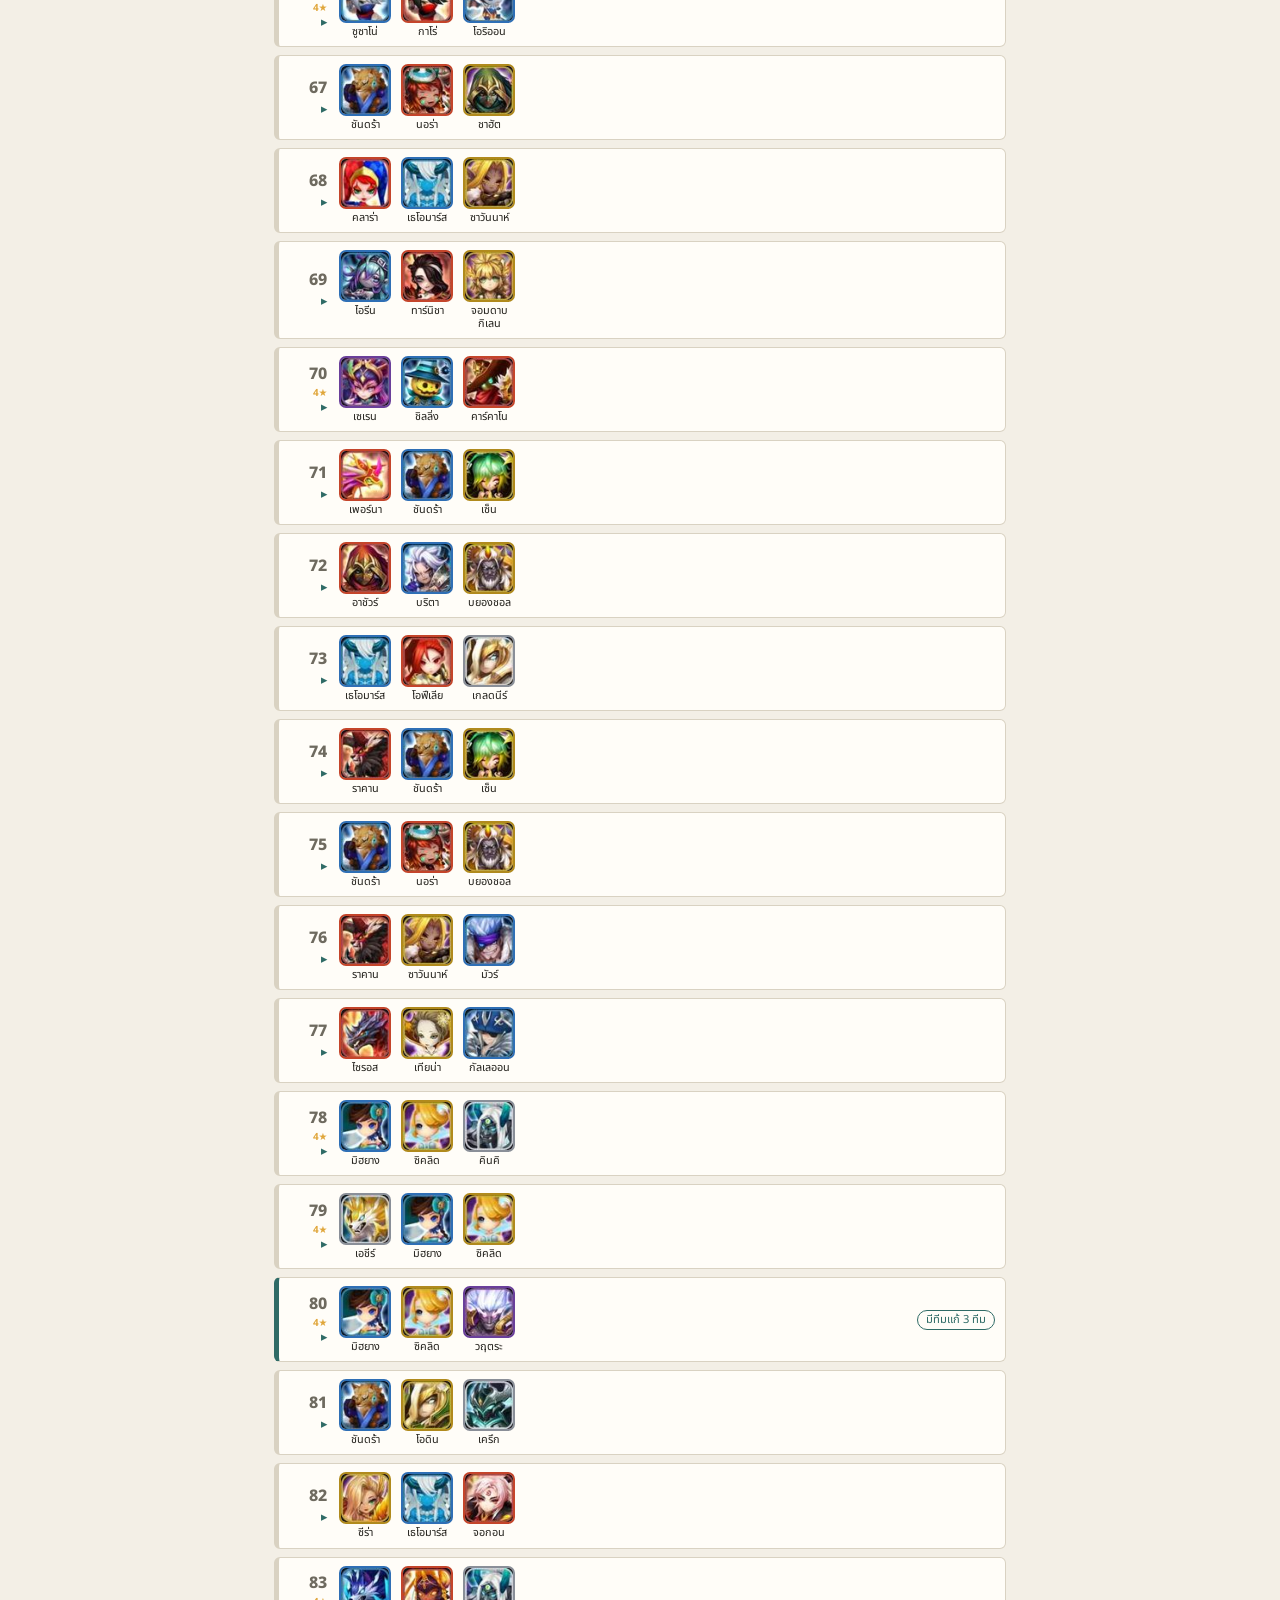
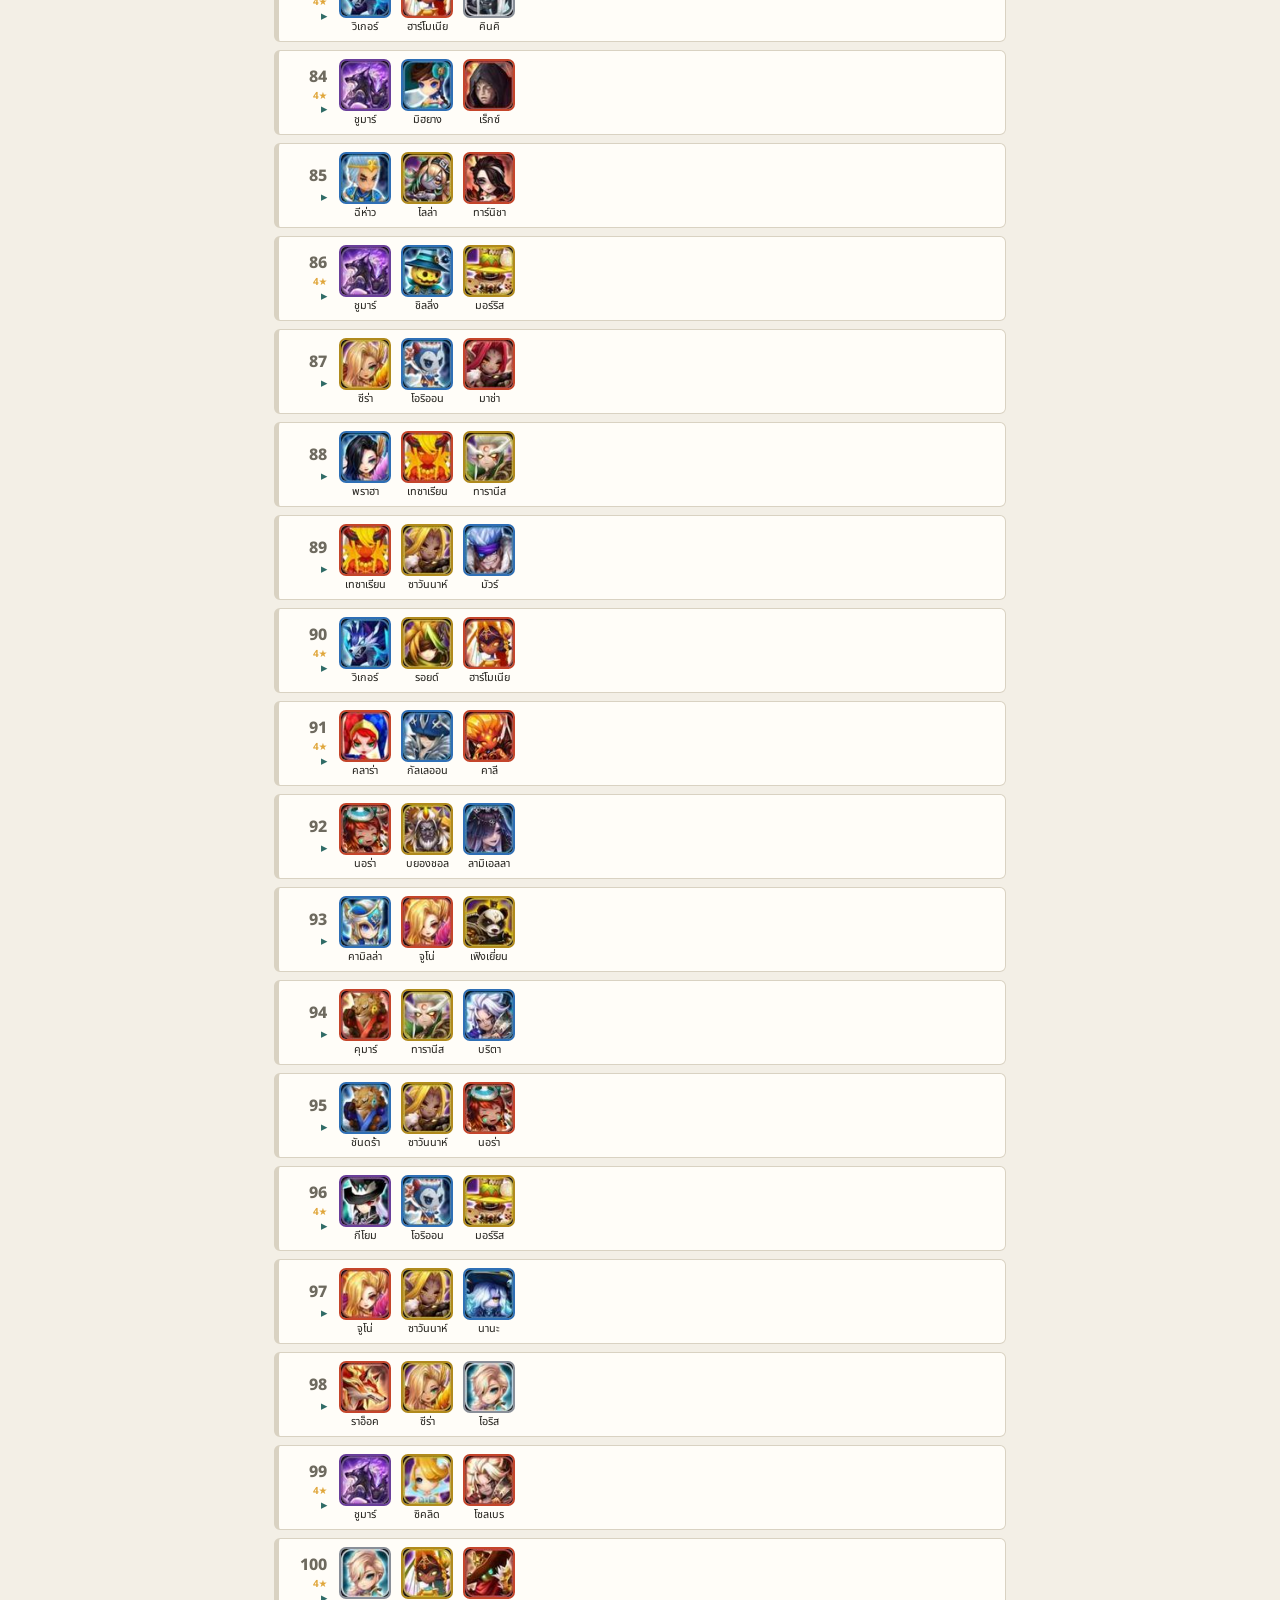
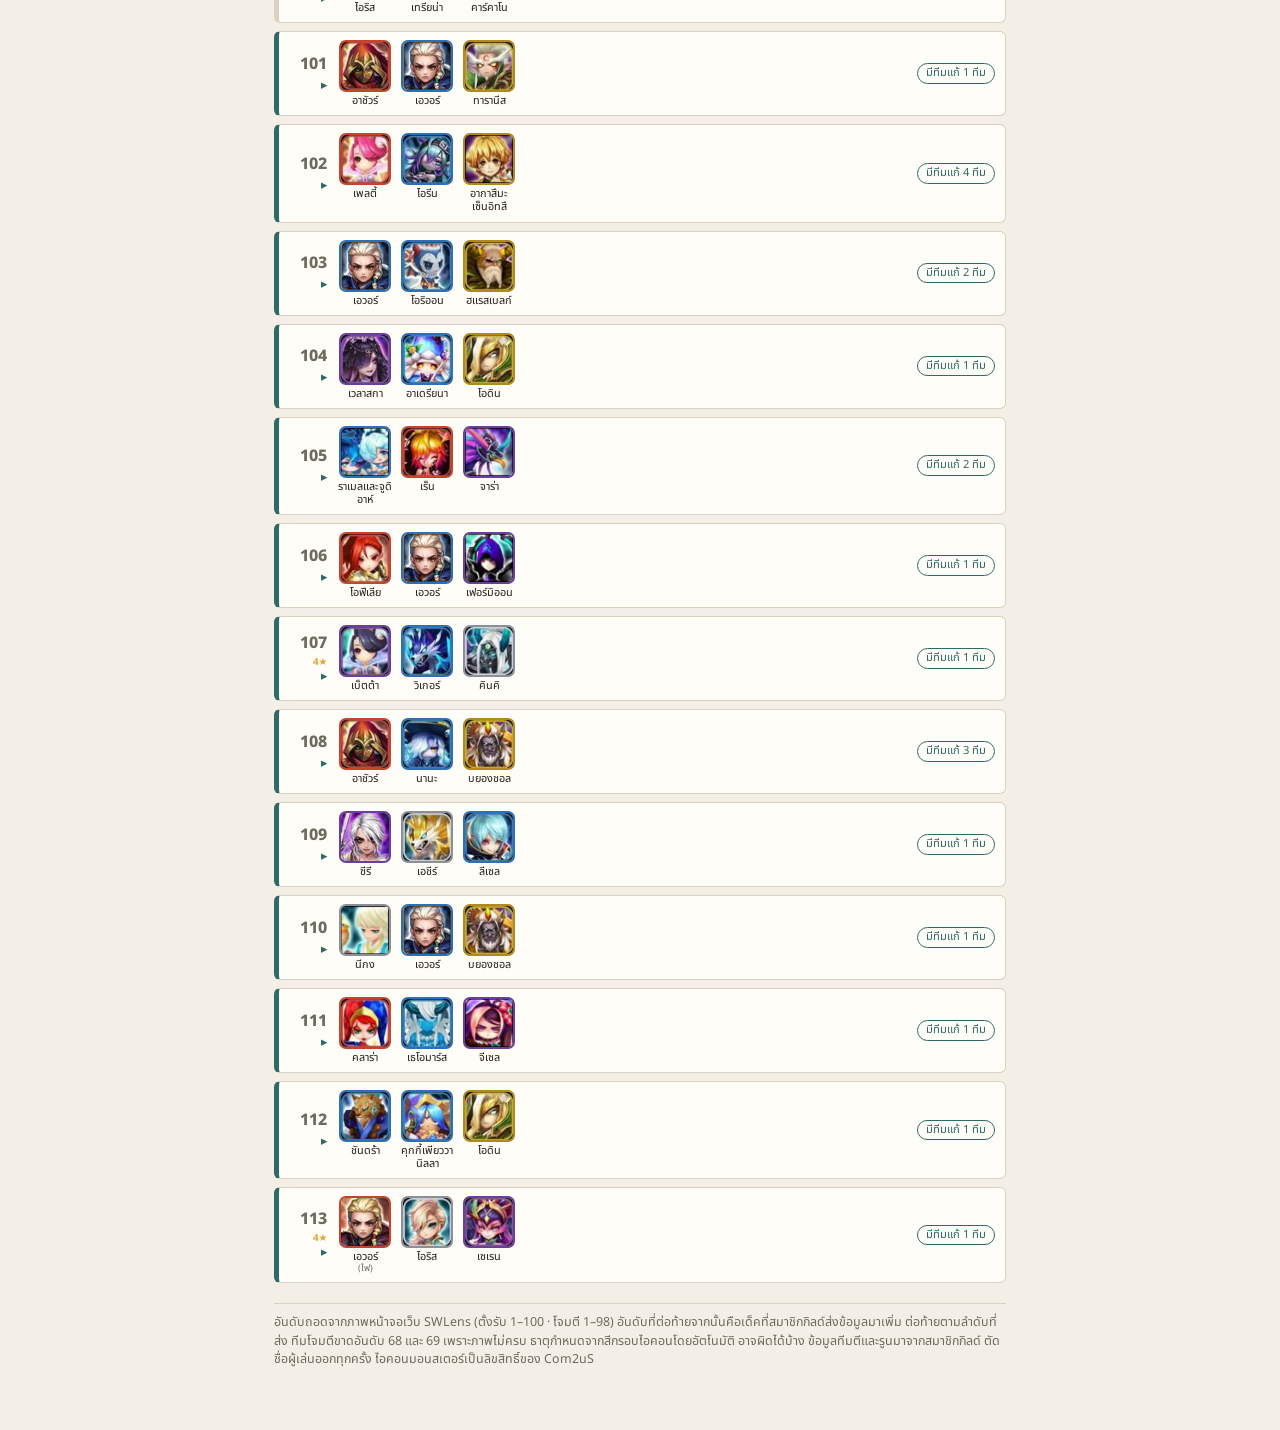
==== commit 01ece97f: "Split defense decks into 4★/5★ bases with filter; fix Ciri to dark Co-Authored-By: Claude Opus 5.5 <" ====
--- a/index.html
+++ b/index.html
@@ -16,7 +16,7 @@
 <link rel="preconnect" href="https://fonts.googleapis.com">
 <link rel="preconnect" href="https://fonts.gstatic.com" crossorigin>
 <link rel="stylesheet" href="https://fonts.googleapis.com/css2?family=Noto+Sans+Thai:wght@400;600;800&display=swap">
-<link rel="stylesheet" href="style.css?v=20261123203924">
+<link rel="stylesheet" href="style.css?v=20261123204745">
 </head>
 <body>
 <main id="top">
@@ -70,6 +70,12 @@
   <div class="filter-row">
     <div class="els" id="els" role="group" aria-label="กรองทีมตามธาตุ"></div>
     <span class="divider" aria-hidden="true"></span>
+    <div class="seg" id="baseSeg" role="group" aria-label="กรองตามบ้าน">
+      <button type="button" data-b="" aria-pressed="true">ทุกบ้าน</button>
+      <button type="button" data-b="5" aria-pressed="false">บ้าน 5★</button>
+      <button type="button" data-b="4" aria-pressed="false">บ้าน 4★</button>
+    </div>
+    <span class="divider" aria-hidden="true"></span>
     <div class="seg" id="dataSeg" role="group" aria-label="กรองตามข้อมูลรูน">
       <button type="button" data-d="" aria-pressed="true">ทุกทีม</button>
       <button type="button" data-d="with" aria-pressed="false">มีข้อมูลรูน</button>
@@ -93,8 +99,8 @@
 </div>
 <div id="toast" class="toast" role="status" hidden></div>
 
-<script>window.APP_V = "20261123203924"; window.GC_CODE = ""; /* รหัส GoatCounter เช่น "swsiege" (ว่าง = ไม่นับ) */</script>
-<script src="app.js?v=20261123203924" defer></script>
+<script>window.APP_V = "20261123204745"; window.GC_CODE = ""; /* รหัส GoatCounter เช่น "swsiege" (ว่าง = ไม่นับ) */</script>
+<script src="app.js?v=20261123204745" defer></script>
 <!-- Cloudflare Web Analytics (ไม่ใช้คุกกี้) -->
 <script defer src="https://static.cloudflareinsights.com/beacon.min.js" data-cf-beacon='{"token": "9b18064985ae4c728ce87917ae65e707"}'></script>
 </body>
--- a/style.css
+++ b/style.css
@@ -167,3 +167,4 @@
 .g-row{display:flex;align-items:center;gap:.45rem;margin-top:.35rem}
 .g-row img{border-radius:6px;width:28px;height:28px}
 .g-n{display:inline-grid;place-items:center;width:1.3rem;height:1.3rem;border-radius:50%;background:rgba(255,200,80,.3);font-size:.75rem;font-weight:700}
+.rk .b4{display:block;font-size:.62rem;font-weight:700;color:#e0a63a;line-height:1;margin-top:2px}
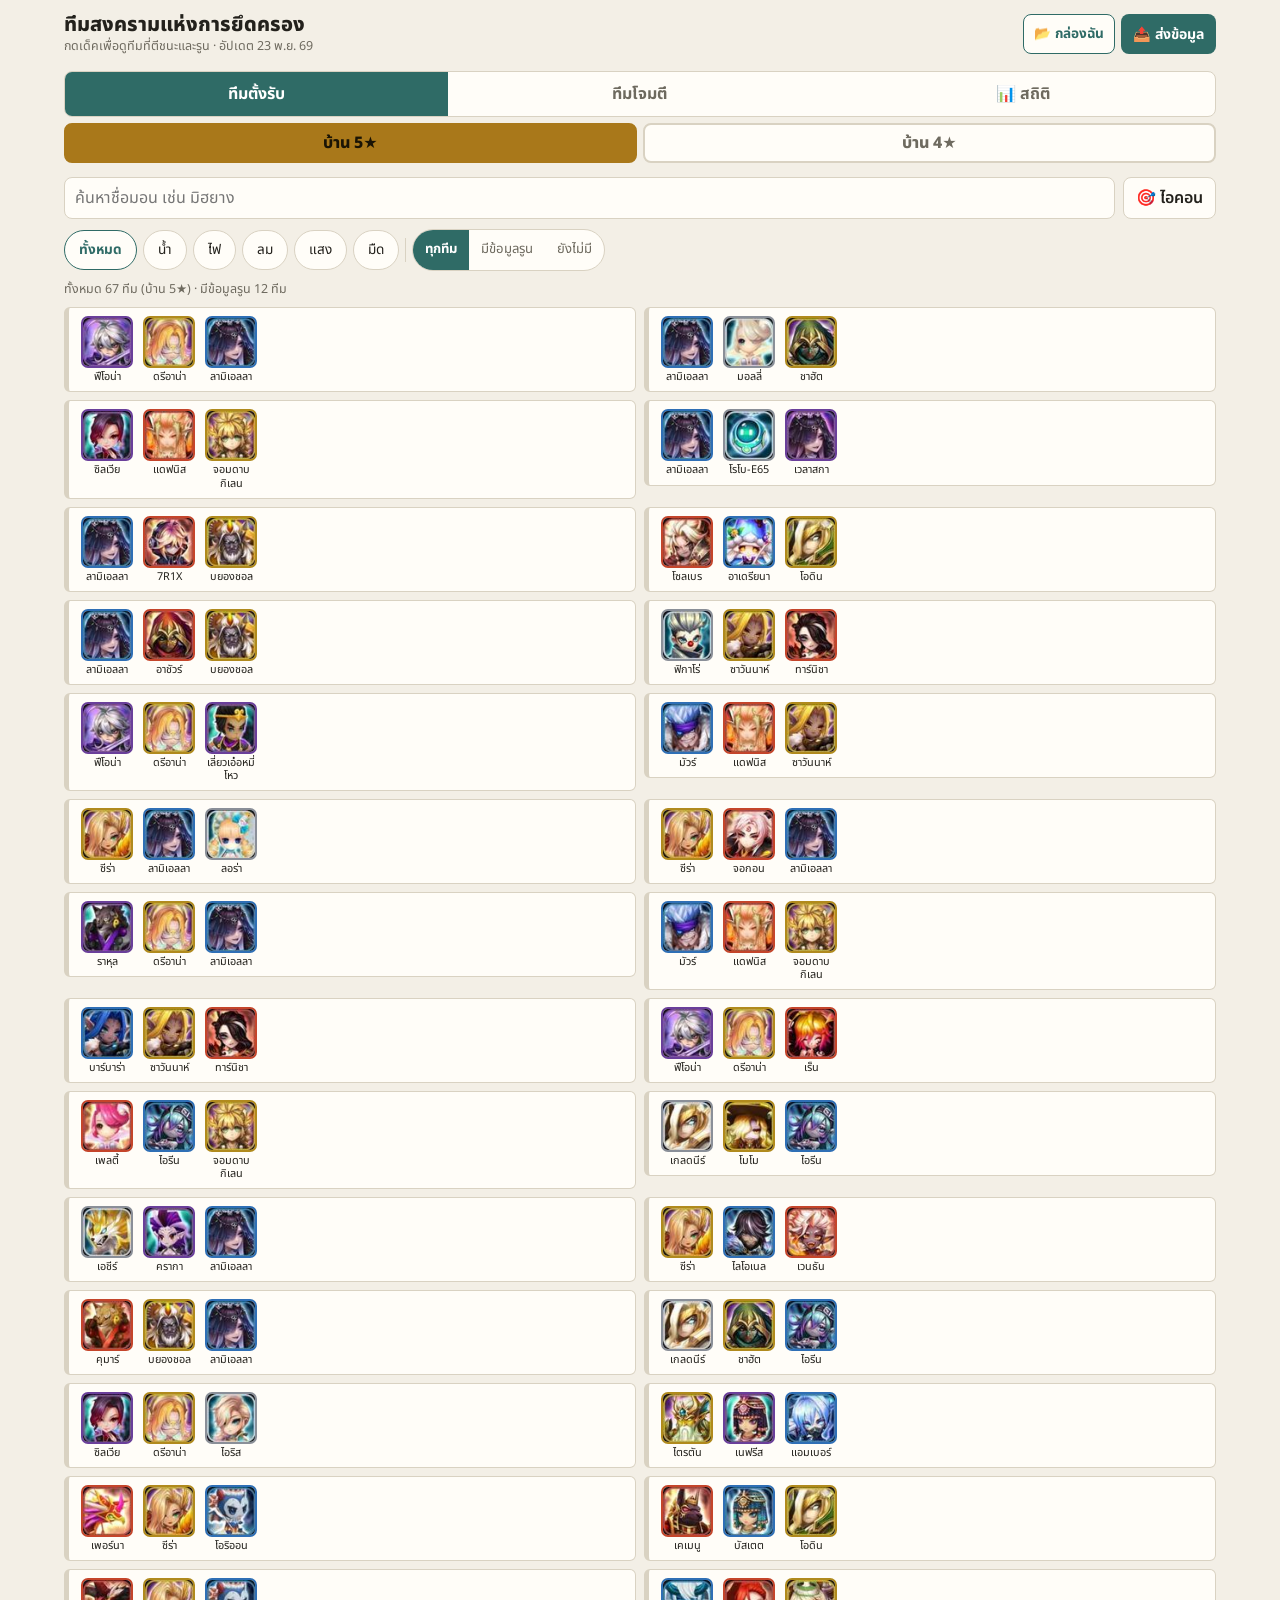
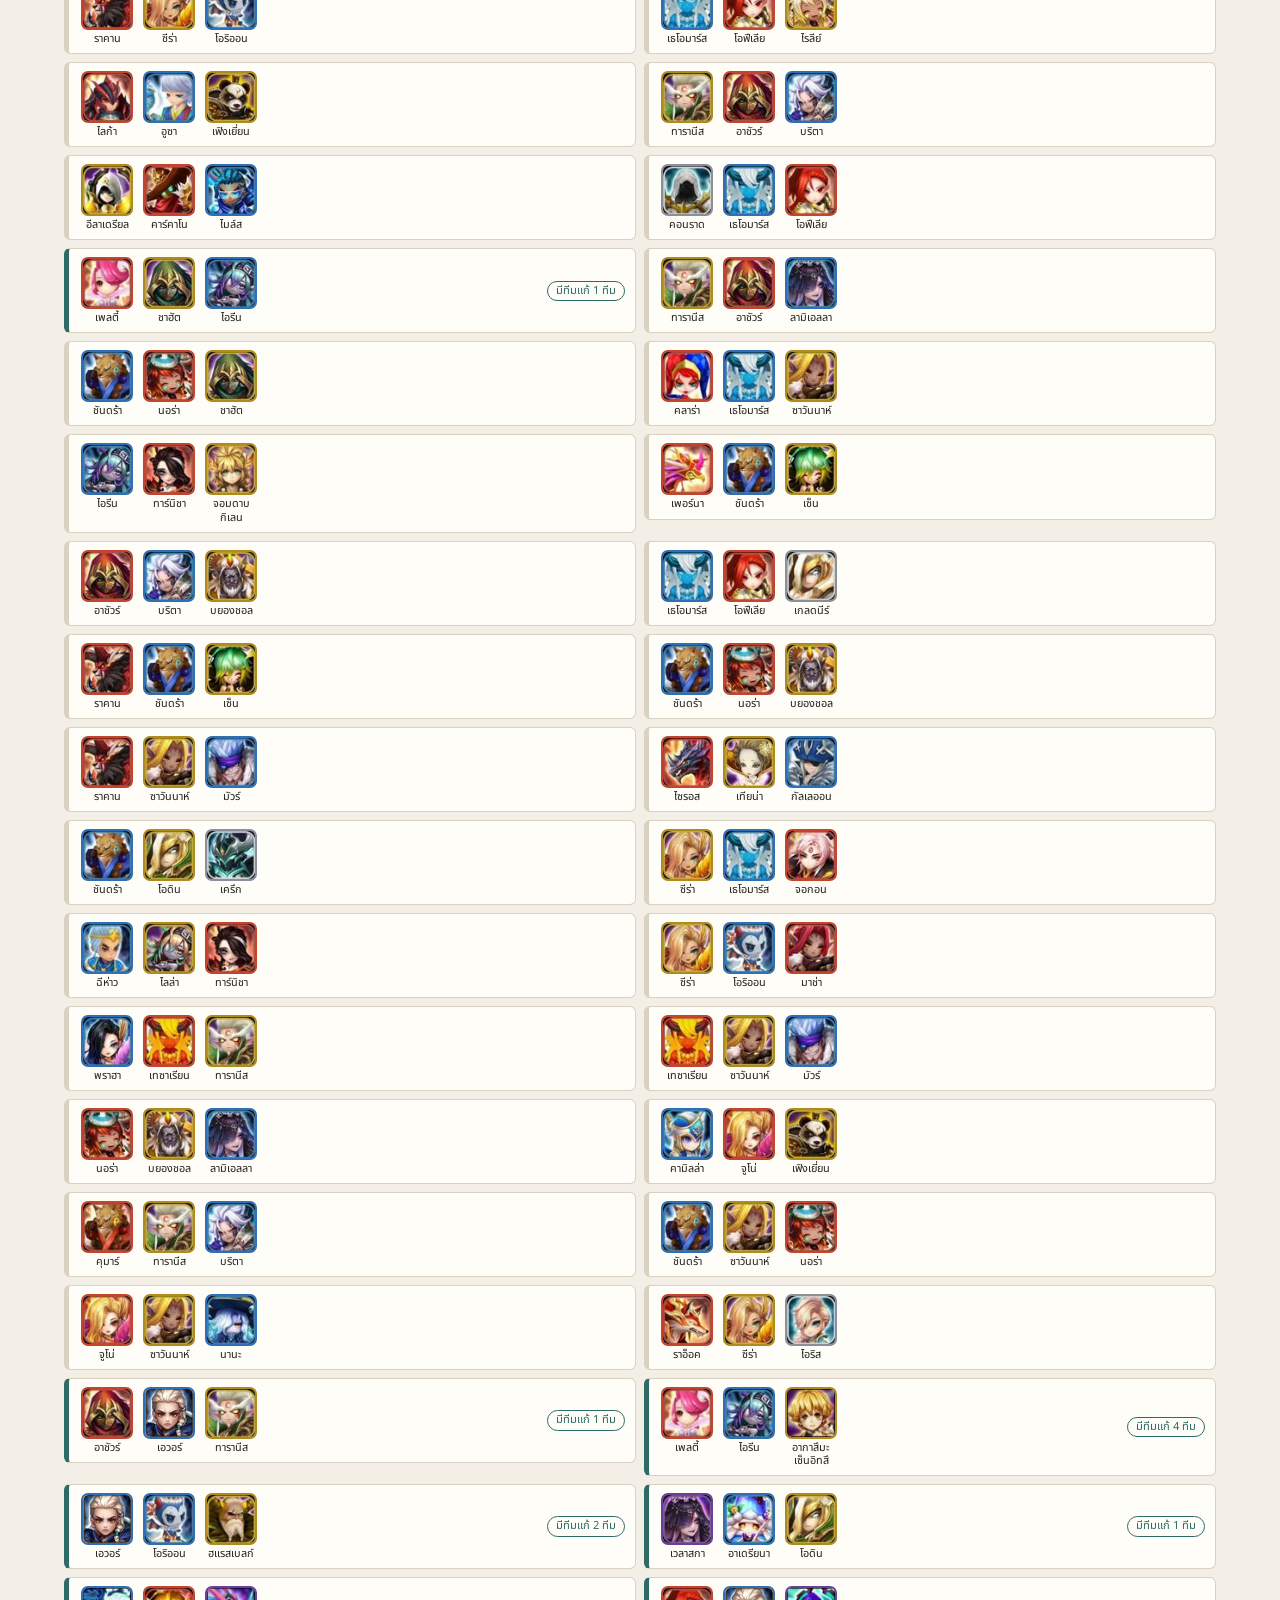
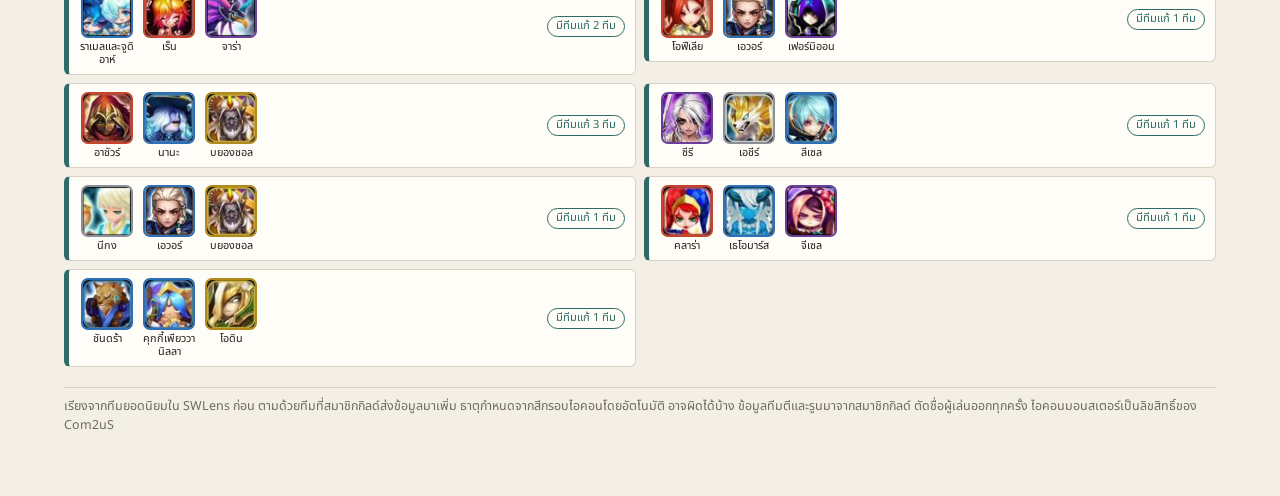
==== commit f15d7ef0: "Remove rank numbers; 5★/4★ base switch under tabs (remembered); 2-column grid on wide screens Co-Aut" ====
--- a/index.html
+++ b/index.html
@@ -16,7 +16,7 @@
 <link rel="preconnect" href="https://fonts.googleapis.com">
 <link rel="preconnect" href="https://fonts.gstatic.com" crossorigin>
 <link rel="stylesheet" href="https://fonts.googleapis.com/css2?family=Noto+Sans+Thai:wght@400;600;800&display=swap">
-<link rel="stylesheet" href="style.css?v=20261123204745">
+<link rel="stylesheet" href="style.css?v=20261123205759">
 </head>
 <body>
 <main id="top">
@@ -48,6 +48,10 @@
       <button type="button" data-m="atk" aria-pressed="false">ทีมโจมตี</button>
       <button type="button" data-m="stats" aria-pressed="false">📊 สถิติ</button>
     </div>
+    <div class="basetabs" id="baseSeg" role="group" aria-label="เลือกบ้าน">
+      <button type="button" data-b="5" aria-pressed="true">บ้าน 5★</button>
+      <button type="button" data-b="4" aria-pressed="false">บ้าน 4★</button>
+    </div>
   </div>
 
   <div class="search-row">
@@ -70,12 +74,6 @@
   <div class="filter-row">
     <div class="els" id="els" role="group" aria-label="กรองทีมตามธาตุ"></div>
     <span class="divider" aria-hidden="true"></span>
-    <div class="seg" id="baseSeg" role="group" aria-label="กรองตามบ้าน">
-      <button type="button" data-b="" aria-pressed="true">ทุกบ้าน</button>
-      <button type="button" data-b="5" aria-pressed="false">บ้าน 5★</button>
-      <button type="button" data-b="4" aria-pressed="false">บ้าน 4★</button>
-    </div>
-    <span class="divider" aria-hidden="true"></span>
     <div class="seg" id="dataSeg" role="group" aria-label="กรองตามข้อมูลรูน">
       <button type="button" data-d="" aria-pressed="true">ทุกทีม</button>
       <button type="button" data-d="with" aria-pressed="false">มีข้อมูลรูน</button>
@@ -88,7 +86,7 @@
   <div class="cnt" id="cnt" aria-live="polite">กำลังโหลดข้อมูล…</div>
   <div id="list"></div>
 
-  <p class="note">อันดับถอดจากภาพหน้าจอเว็บ SWLens (ตั้งรับ 1–100 · โจมตี 1–98) อันดับที่ต่อท้ายจากนั้นคือเด็คที่สมาชิกกิลด์ส่งข้อมูลมาเพิ่ม ต่อท้ายตามลำดับที่ส่ง ทีมโจมตีขาดอันดับ 68 และ 69 เพราะภาพไม่ครบ ธาตุกำหนดจากสีกรอบไอคอนโดยอัตโนมัติ อาจผิดได้บ้าง ข้อมูลทีมตีและรูนมาจากสมาชิกกิลด์ ตัดชื่อผู้เล่นออกทุกครั้ง ไอคอนมอนสเตอร์เป็นลิขสิทธิ์ของ Com2uS</p>
+  <p class="note">เรียงจากทีมยอดนิยมใน SWLens ก่อน ตามด้วยทีมที่สมาชิกกิลด์ส่งข้อมูลมาเพิ่ม ธาตุกำหนดจากสีกรอบไอคอนโดยอัตโนมัติ อาจผิดได้บ้าง ข้อมูลทีมตีและรูนมาจากสมาชิกกิลด์ ตัดชื่อผู้เล่นออกทุกครั้ง ไอคอนมอนสเตอร์เป็นลิขสิทธิ์ของ Com2uS</p>
 </main>
 
 <button type="button" id="toTop" class="to-top" aria-label="กลับขึ้นบนสุด" hidden>↑</button>
@@ -99,8 +97,8 @@
 </div>
 <div id="toast" class="toast" role="status" hidden></div>
 
-<script>window.APP_V = "20261123204745"; window.GC_CODE = ""; /* รหัส GoatCounter เช่น "swsiege" (ว่าง = ไม่นับ) */</script>
-<script src="app.js?v=20261123204745" defer></script>
+<script>window.APP_V = "20261123205759"; window.GC_CODE = ""; /* รหัส GoatCounter เช่น "swsiege" (ว่าง = ไม่นับ) */</script>
+<script src="app.js?v=20261123205759" defer></script>
 <!-- Cloudflare Web Analytics (ไม่ใช้คุกกี้) -->
 <script defer src="https://static.cloudflareinsights.com/beacon.min.js" data-cf-beacon='{"token": "9b18064985ae4c728ce87917ae65e707"}'></script>
 </body>
--- a/style.css
+++ b/style.css
@@ -168,3 +168,15 @@
 .g-row img{border-radius:6px;width:28px;height:28px}
 .g-n{display:inline-grid;place-items:center;width:1.3rem;height:1.3rem;border-radius:50%;background:rgba(255,200,80,.3);font-size:.75rem;font-weight:700}
 .rk .b4{display:block;font-size:.62rem;font-weight:700;color:#e0a63a;line-height:1;margin-top:2px}
+/* บ้าน 5★ / 4★ */
+.basetabs{display:flex;gap:6px;margin-top:6px}
+.basetabs button{flex:1;min-height:40px;border:2px solid var(--line);border-radius:8px;background:var(--card);font-weight:800;cursor:pointer;color:var(--mute)}
+.basetabs button[aria-pressed="true"]{border-color:var(--gold);background:var(--gold);color:#1a1405}
+.stats-mode .basetabs{display:none}
+/* จอกว้าง: 2 คอลัมน์ */
+@media (min-width:900px){
+  main{max-width:1180px}
+  #list{display:grid;grid-template-columns:1fr 1fr;gap:8px;align-items:start}
+  #list>.team{margin-bottom:0}
+  #list>.team:has(.det),#list>.empty,#list>.results-btn{grid-column:1/-1}
+}
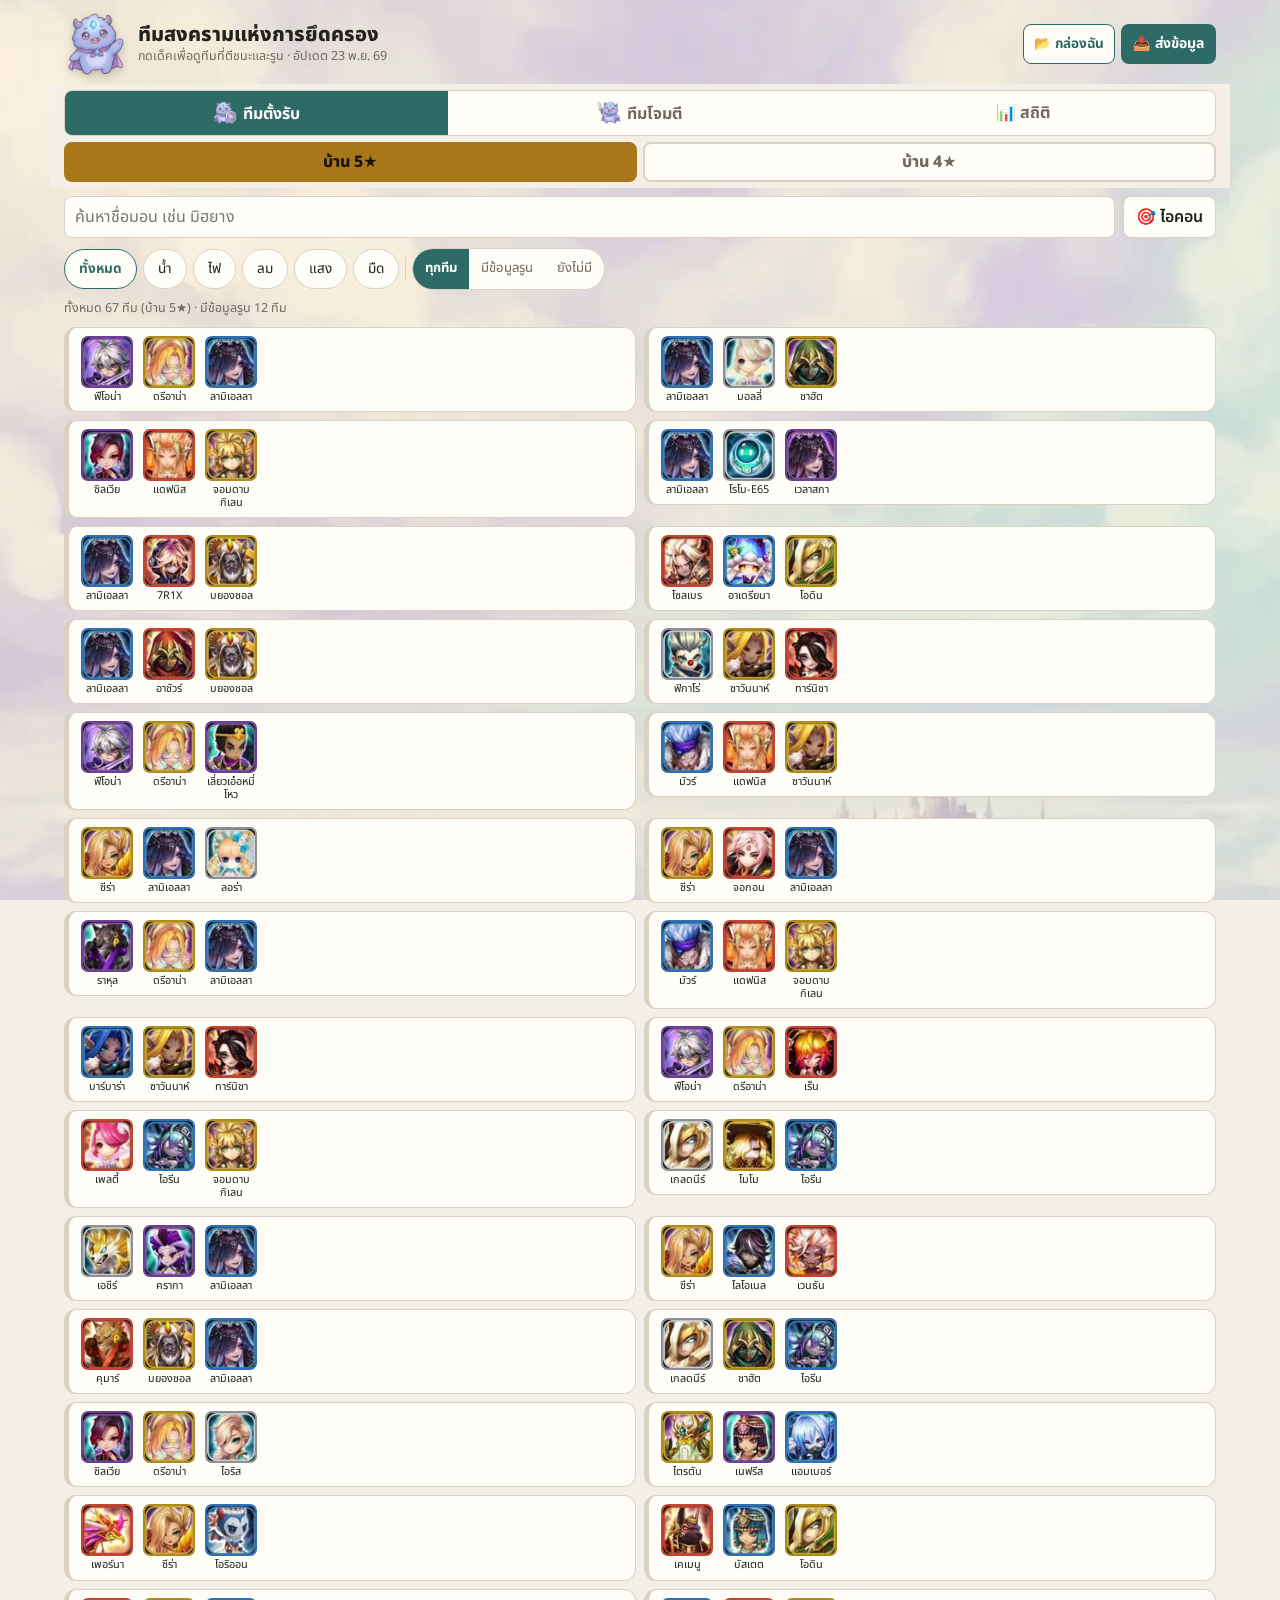
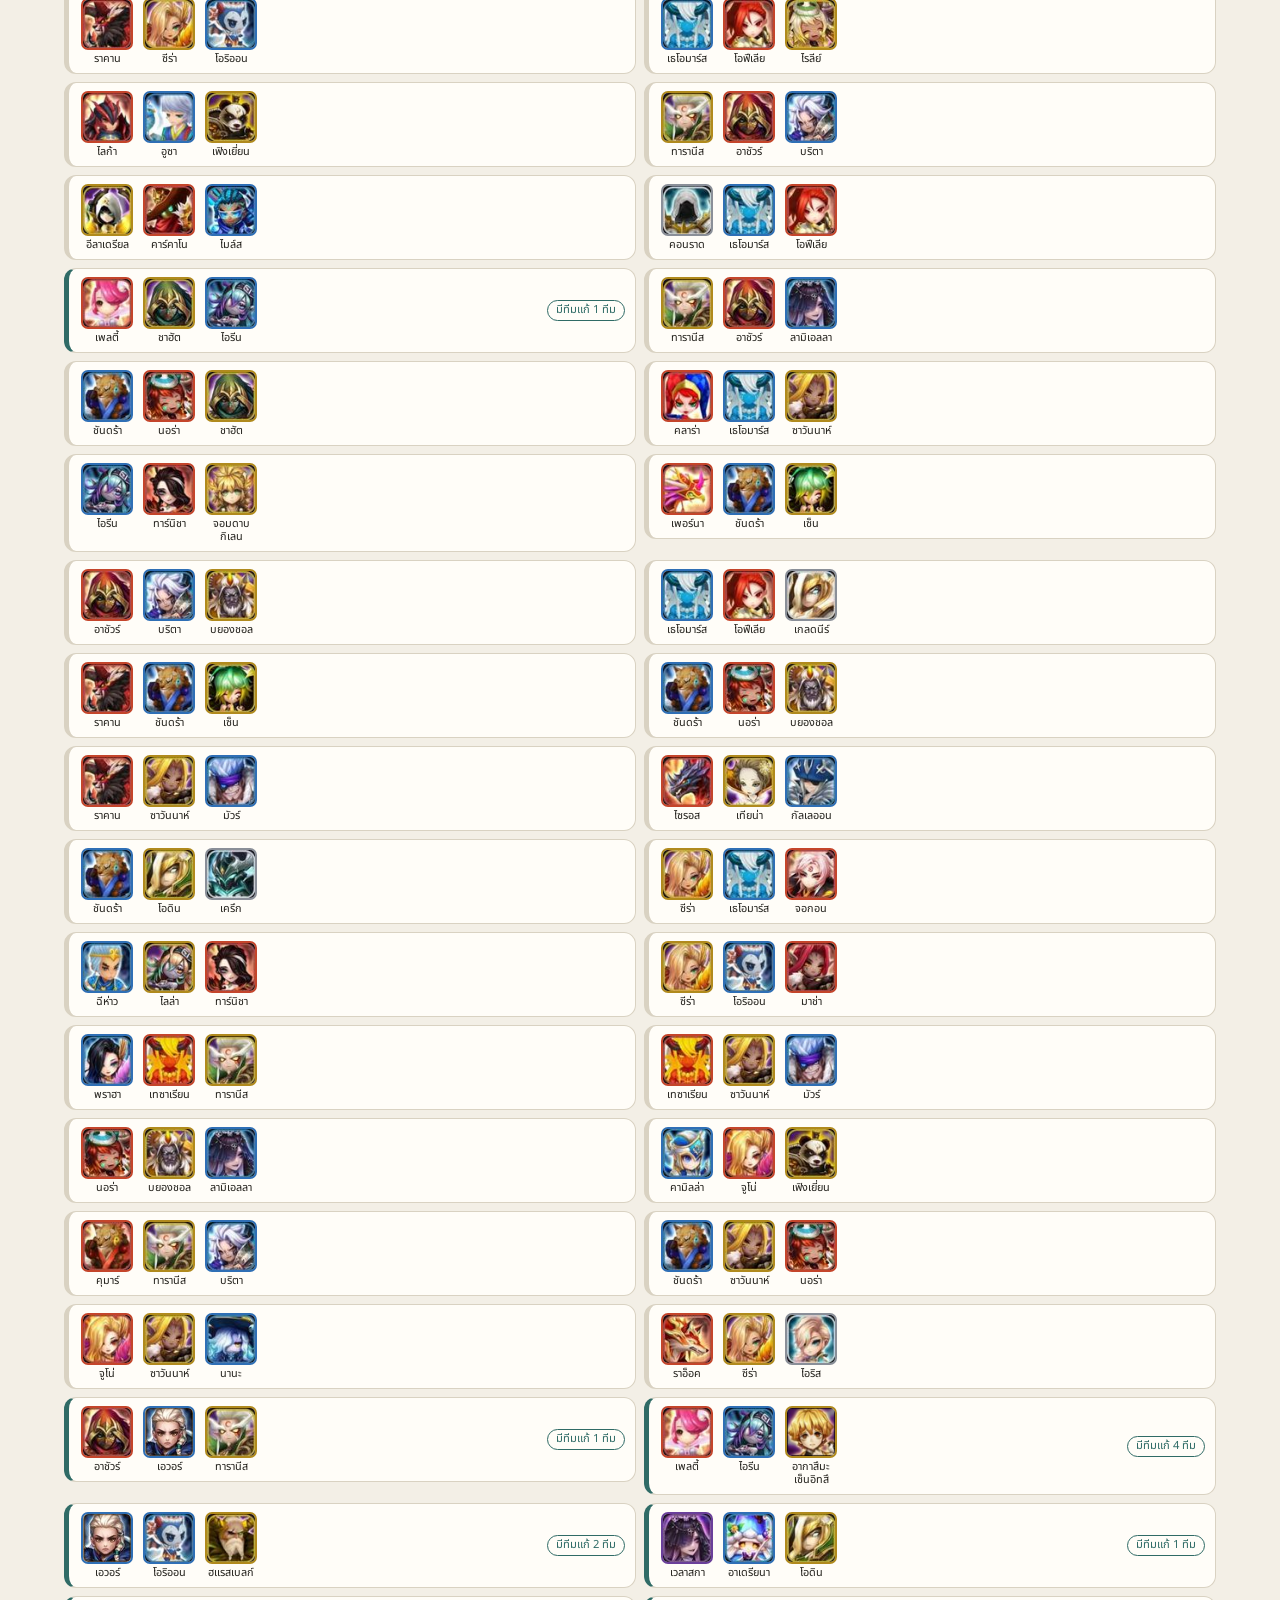
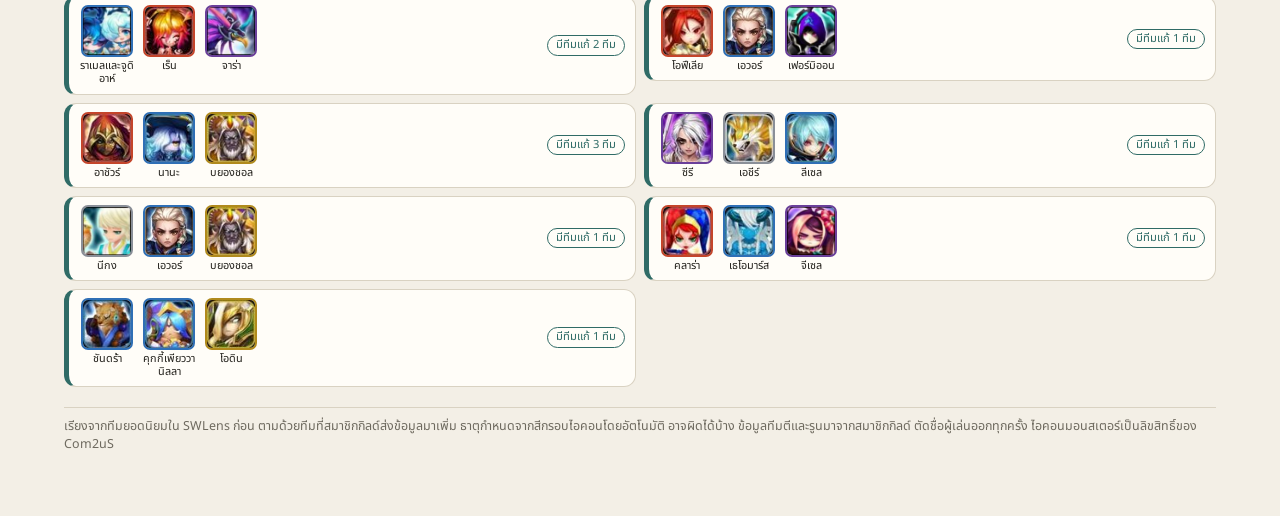
==== commit 8180ed75: "Cute mascot stickers, pastel backgrounds (light/dark) and new site icon Co-Authored-By: Claude Opus " ====
--- a/index.html
+++ b/index.html
@@ -16,11 +16,12 @@
 <link rel="preconnect" href="https://fonts.googleapis.com">
 <link rel="preconnect" href="https://fonts.gstatic.com" crossorigin>
 <link rel="stylesheet" href="https://fonts.googleapis.com/css2?family=Noto+Sans+Thai:wght@400;600;800&display=swap">
-<link rel="stylesheet" href="style.css?v=20261123205759">
+<link rel="stylesheet" href="style.css?v=20261123210421">
 </head>
 <body>
 <main id="top">
   <header class="hdr">
+    <img class="mascot" src="img/art/wave.webp" alt="" width="64" height="64">
     <div class="hdr-text">
       <h1>ทีมสงครามแห่งการยึดครอง</h1>
       <p class="sub">กดเด็คเพื่อดูทีมที่ตีชนะและรูน <span id="updated"></span></p>
@@ -44,8 +45,8 @@
 
   <div class="sticky">
     <div class="tabs" id="tabs" role="group" aria-label="โหมด">
-      <button type="button" data-m="def" aria-pressed="true">ทีมตั้งรับ</button>
-      <button type="button" data-m="atk" aria-pressed="false">ทีมโจมตี</button>
+      <button type="button" data-m="def" aria-pressed="true"><img class="ti" src="img/art/shield.webp" alt="">ทีมตั้งรับ</button>
+      <button type="button" data-m="atk" aria-pressed="false"><img class="ti" src="img/art/sword.webp" alt="">ทีมโจมตี</button>
       <button type="button" data-m="stats" aria-pressed="false">📊 สถิติ</button>
     </div>
     <div class="basetabs" id="baseSeg" role="group" aria-label="เลือกบ้าน">
@@ -97,8 +98,8 @@
 </div>
 <div id="toast" class="toast" role="status" hidden></div>
 
-<script>window.APP_V = "20261123205759"; window.GC_CODE = ""; /* รหัส GoatCounter เช่น "swsiege" (ว่าง = ไม่นับ) */</script>
-<script src="app.js?v=20261123205759" defer></script>
+<script>window.APP_V = "20261123210421"; window.GC_CODE = ""; /* รหัส GoatCounter เช่น "swsiege" (ว่าง = ไม่นับ) */</script>
+<script src="app.js?v=20261123210421" defer></script>
 <!-- Cloudflare Web Analytics (ไม่ใช้คุกกี้) -->
 <script defer src="https://static.cloudflareinsights.com/beacon.min.js" data-cf-beacon='{"token": "9b18064985ae4c728ce87917ae65e707"}'></script>
 </body>
--- a/style.css
+++ b/style.css
@@ -180,3 +180,17 @@
   #list>.team{margin-bottom:0}
   #list>.team:has(.det),#list>.empty,#list>.results-btn{grid-column:1/-1}
 }
+/* มาสคอต & พื้นหลัง */
+body{background:var(--bg) url(img/art/bg-light.webp) center top/cover fixed}
+@media (prefers-color-scheme:dark){body{background-image:url(img/art/bg-dark.webp)}}
+.mascot{width:64px;height:64px;object-fit:contain;flex:none;animation:bob 3s ease-in-out infinite;filter:drop-shadow(0 3px 4px rgba(0,0,0,.18))}
+@keyframes bob{50%{transform:translateY(-4px) rotate(-3deg)}}
+@media (prefers-reduced-motion:reduce){.mascot{animation:none}}
+.tabs .ti{width:24px;height:24px;object-fit:contain;vertical-align:-6px;margin-right:6px}
+.empty-art{width:110px;height:110px;object-fit:contain;margin-bottom:6px}
+.nodata{display:flex;align-items:center;gap:8px}
+.nd-art{width:56px;height:auto;flex:none}
+.det h3{display:flex;align-items:center;gap:6px}
+.h3-art{width:34px;height:34px;object-fit:contain}
+.team{border-radius:12px}
+@media (max-width:420px){.mascot{width:48px;height:48px}}
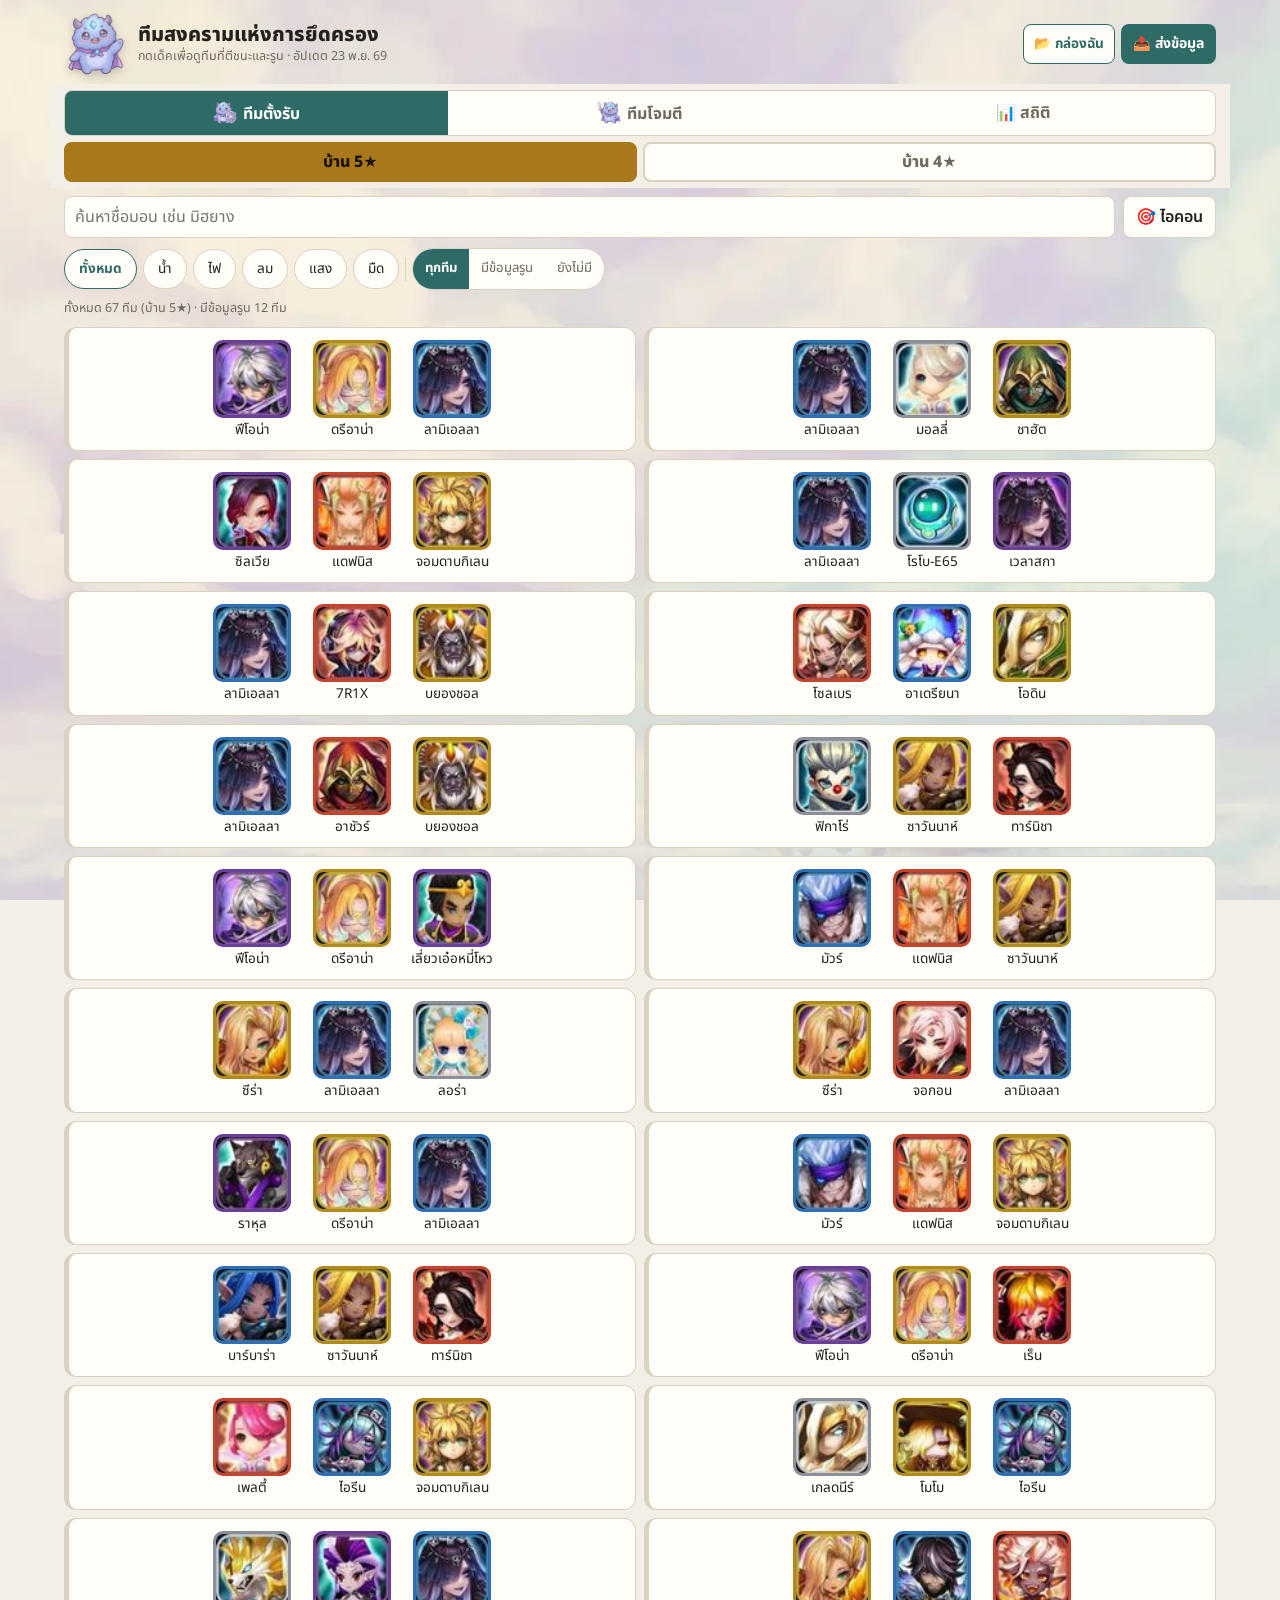
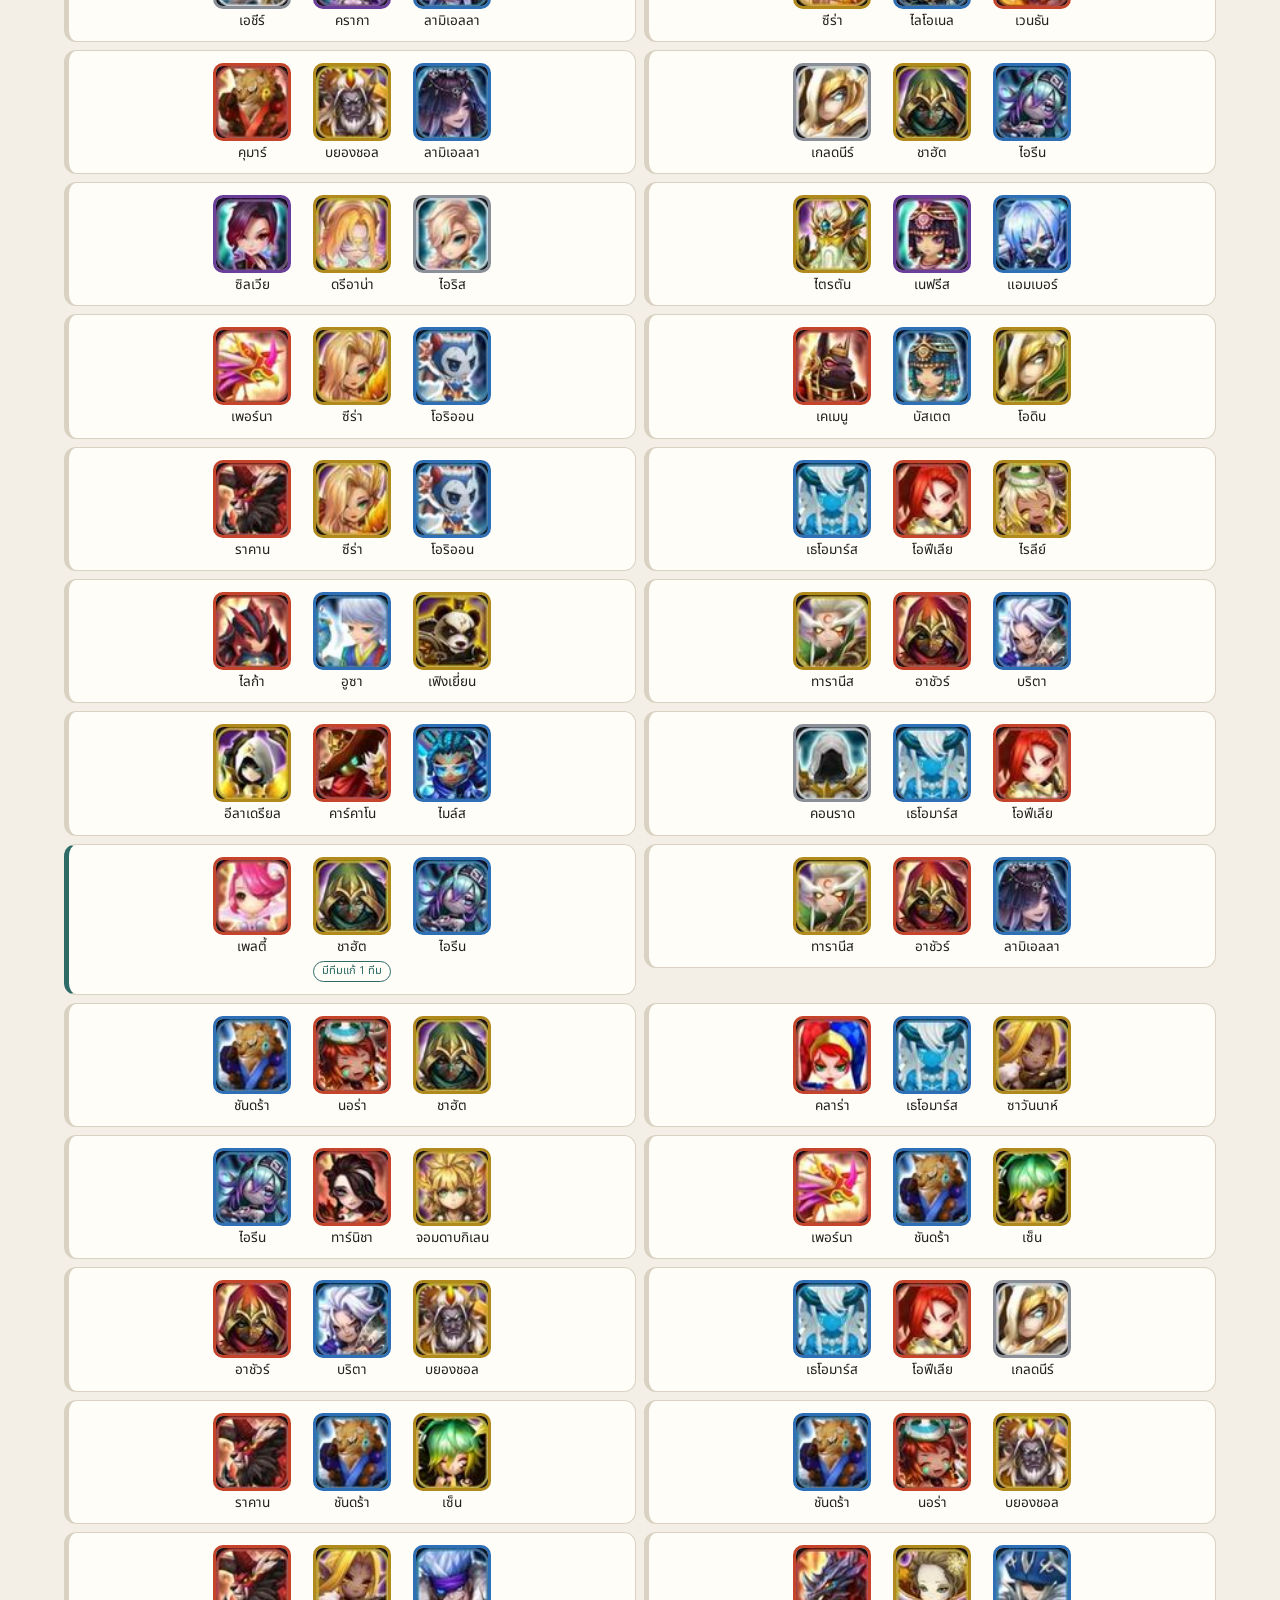
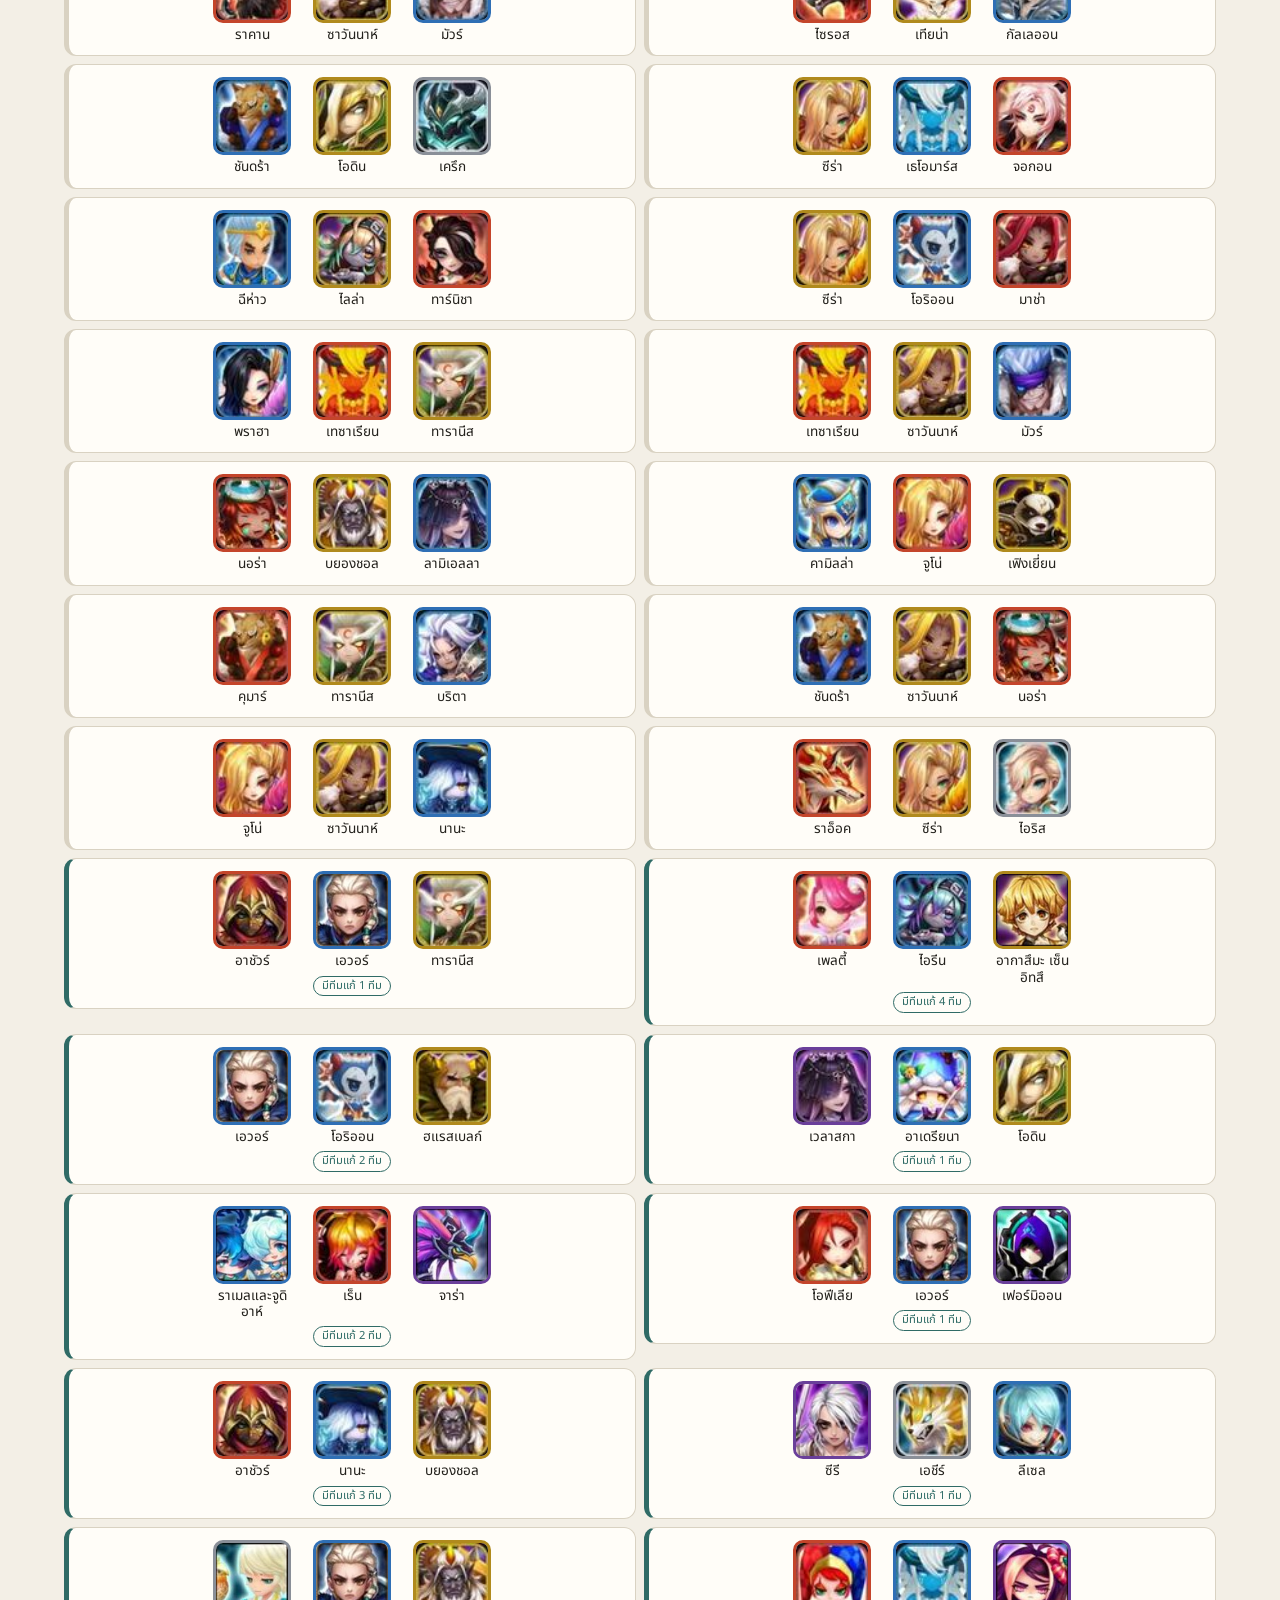
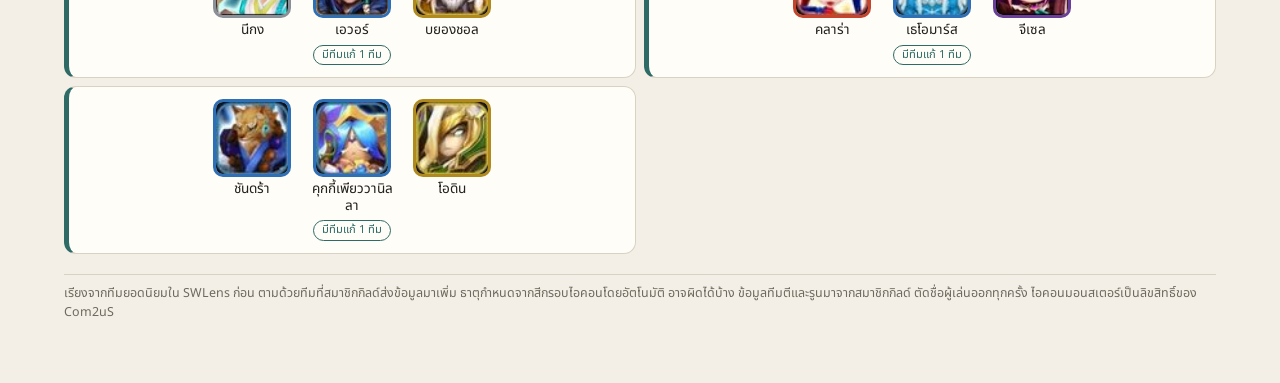
==== commit a7053510: "Bigger centered monster icons on team cards Co-Authored-By: Claude Opus 5.5 <noreply@anthropic.com> " ====
--- a/index.html
+++ b/index.html
@@ -16,7 +16,7 @@
 <link rel="preconnect" href="https://fonts.googleapis.com">
 <link rel="preconnect" href="https://fonts.gstatic.com" crossorigin>
 <link rel="stylesheet" href="https://fonts.googleapis.com/css2?family=Noto+Sans+Thai:wght@400;600;800&display=swap">
-<link rel="stylesheet" href="style.css?v=20261123210421">
+<link rel="stylesheet" href="style.css?v=20261123210850">
 </head>
 <body>
 <main id="top">
@@ -98,8 +98,8 @@
 </div>
 <div id="toast" class="toast" role="status" hidden></div>
 
-<script>window.APP_V = "20261123210421"; window.GC_CODE = ""; /* รหัส GoatCounter เช่น "swsiege" (ว่าง = ไม่นับ) */</script>
-<script src="app.js?v=20261123210421" defer></script>
+<script>window.APP_V = "20261123210850"; window.GC_CODE = ""; /* รหัส GoatCounter เช่น "swsiege" (ว่าง = ไม่นับ) */</script>
+<script src="app.js?v=20261123210850" defer></script>
 <!-- Cloudflare Web Analytics (ไม่ใช้คุกกี้) -->
 <script defer src="https://static.cloudflareinsights.com/beacon.min.js" data-cf-beacon='{"token": "9b18064985ae4c728ce87917ae65e707"}'></script>
 </body>
--- a/style.css
+++ b/style.css
@@ -194,3 +194,10 @@
 .h3-art{width:34px;height:34px;object-fit:contain}
 .team{border-radius:12px}
 @media (max-width:420px){.mascot{width:48px;height:48px}}
+/* การ์ดทีม: ไอคอนใหญ่ อยู่กลาง */
+.team .head{justify-content:center;flex-wrap:wrap;gap:6px;padding:12px 8px}
+.team .head .mons{flex:none;justify-content:center;gap:16px}
+.team .head .m{width:84px;font-size:.85rem}
+.team .head .m img{width:78px;height:78px;border-radius:10px;border-width:3px;margin-bottom:4px}
+.team .head .badges{flex-basis:100%;flex-direction:row;justify-content:center}
+@media (max-width:420px){.team .head .mons{gap:12px}.team .head .m{width:80px}.team .head .m img{width:74px;height:74px}}
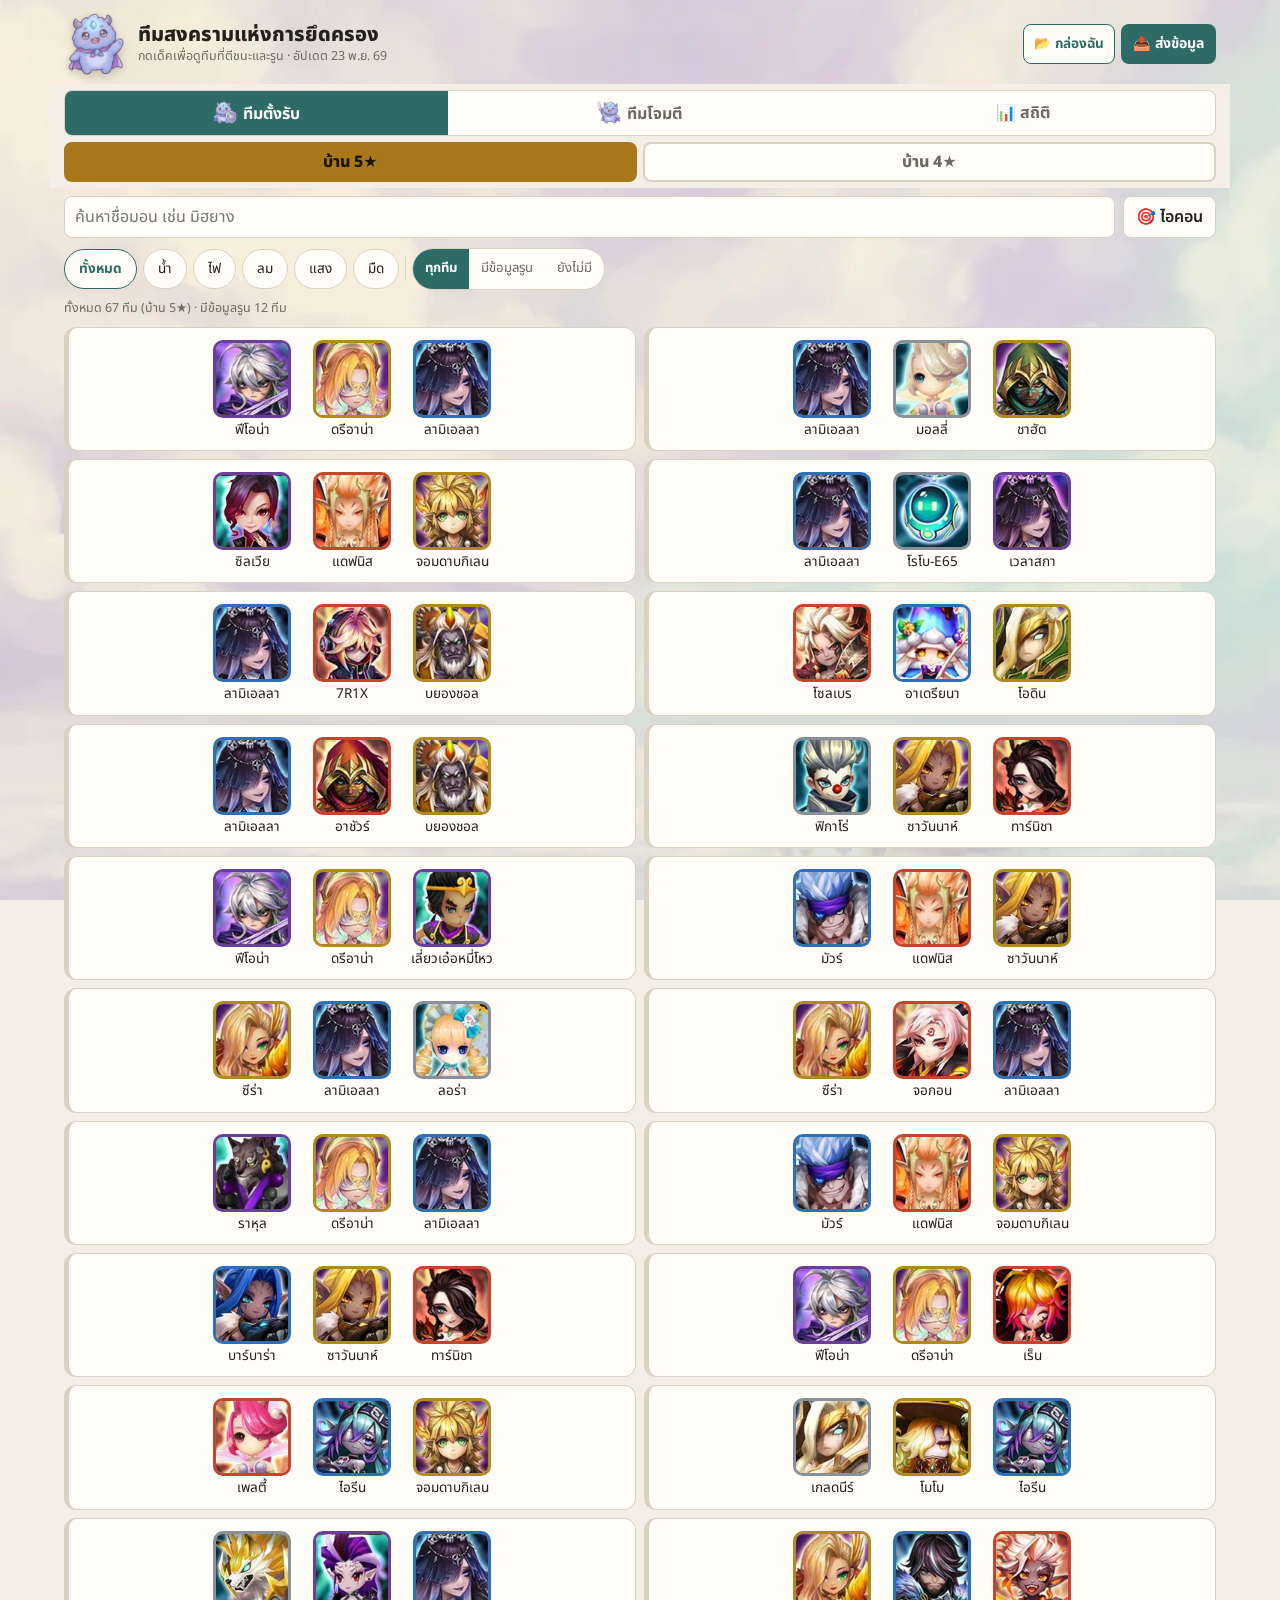
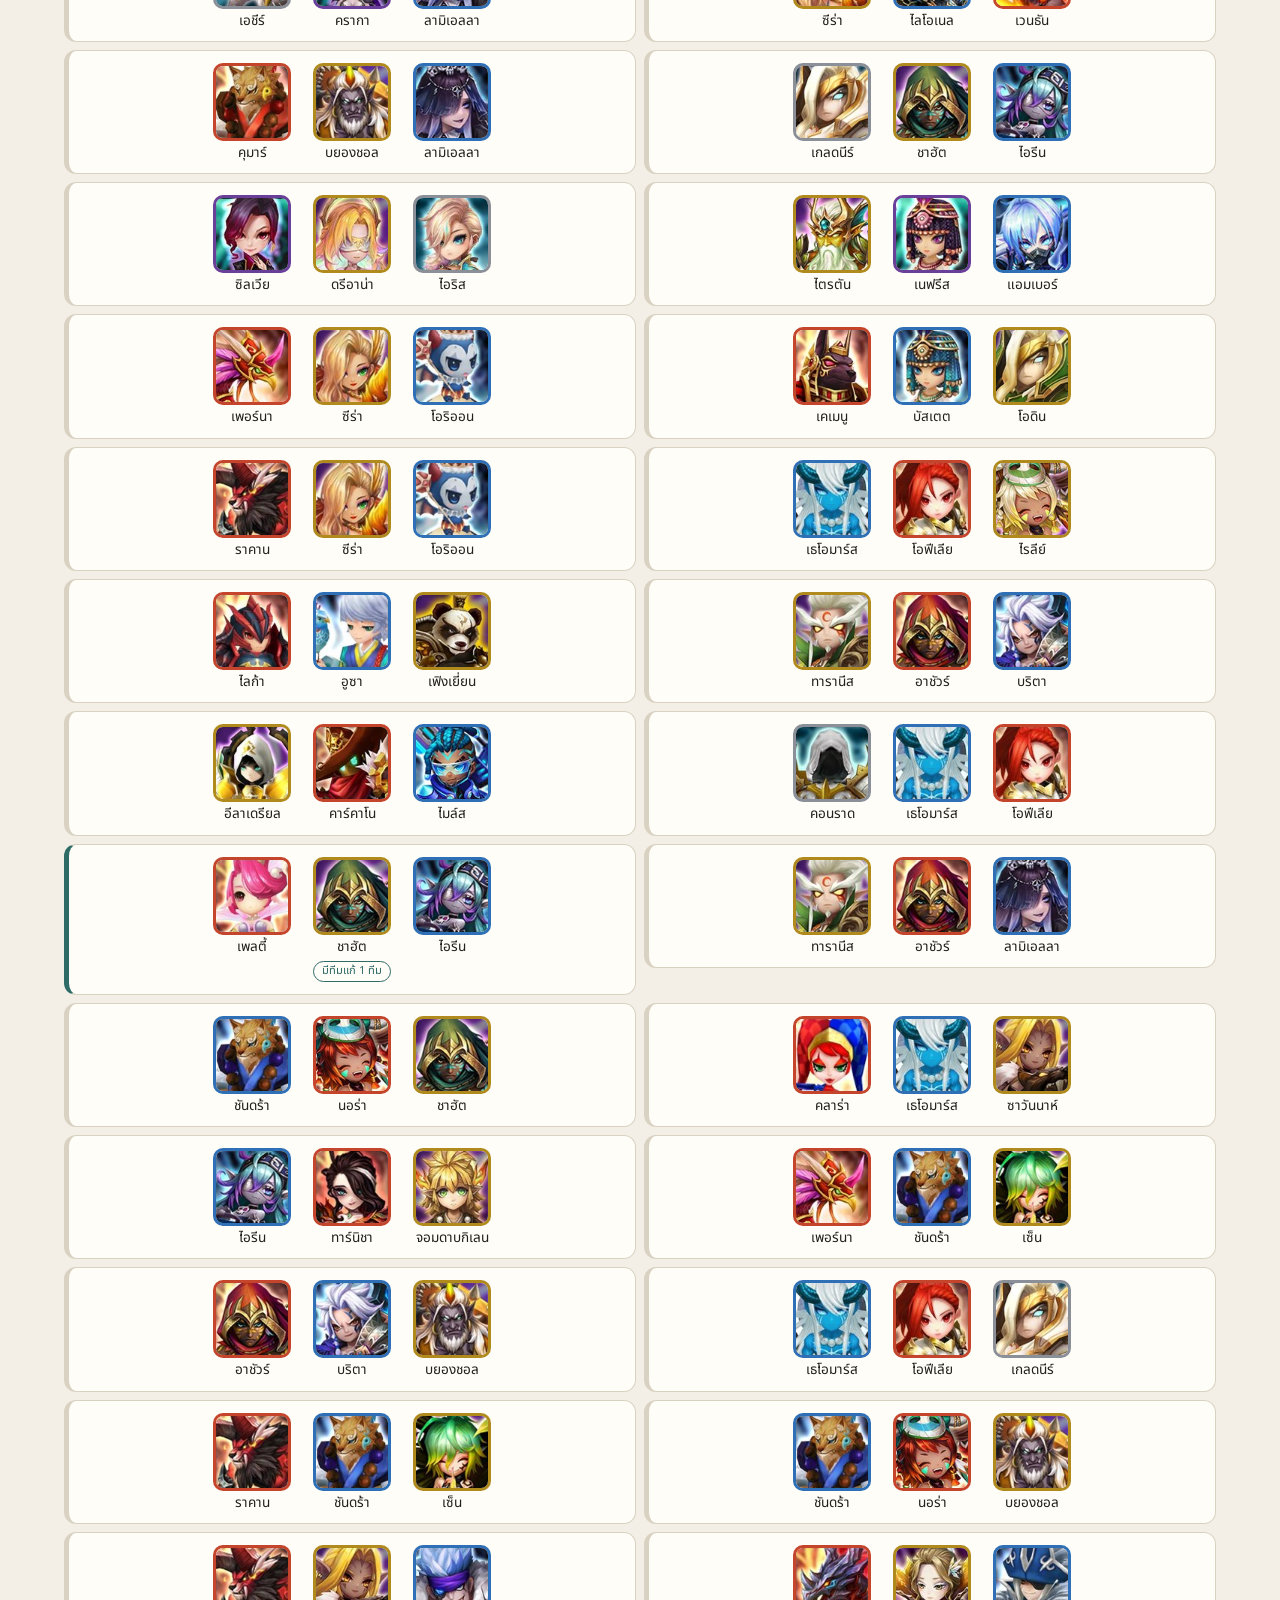
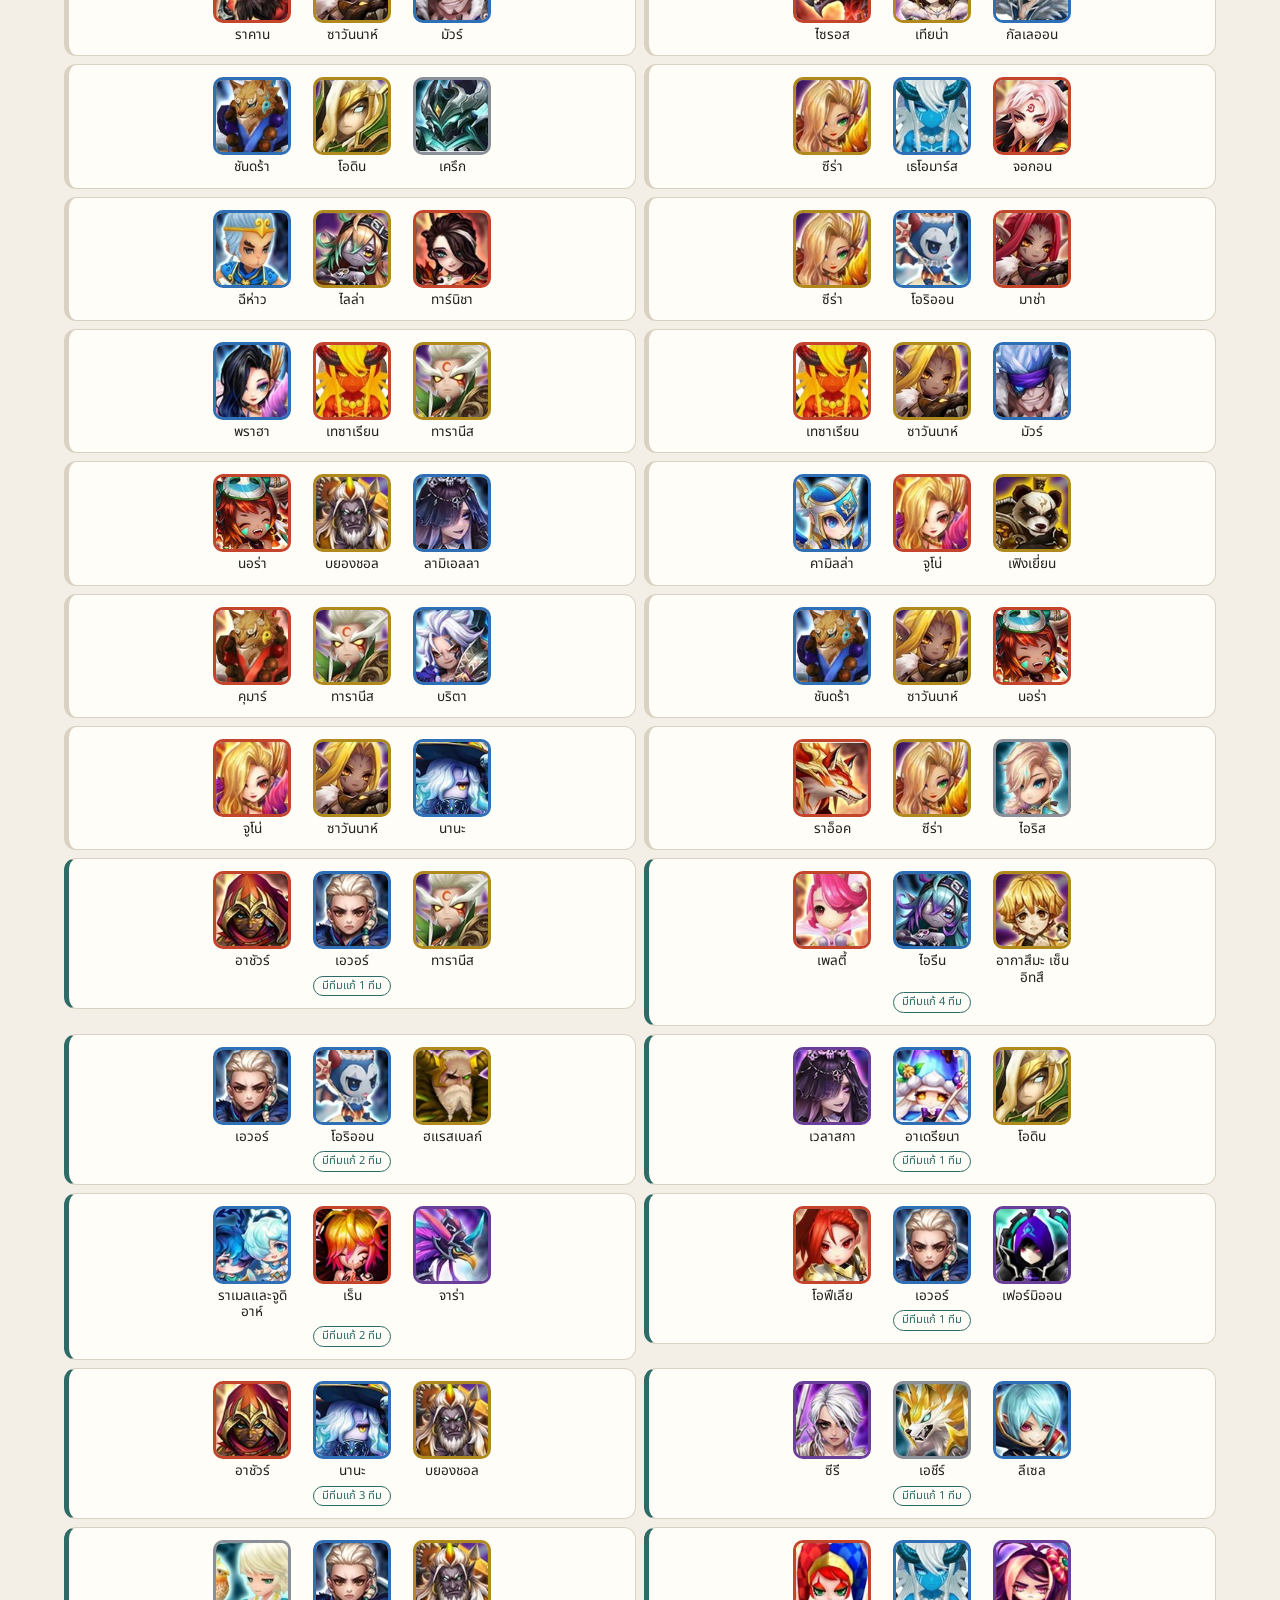
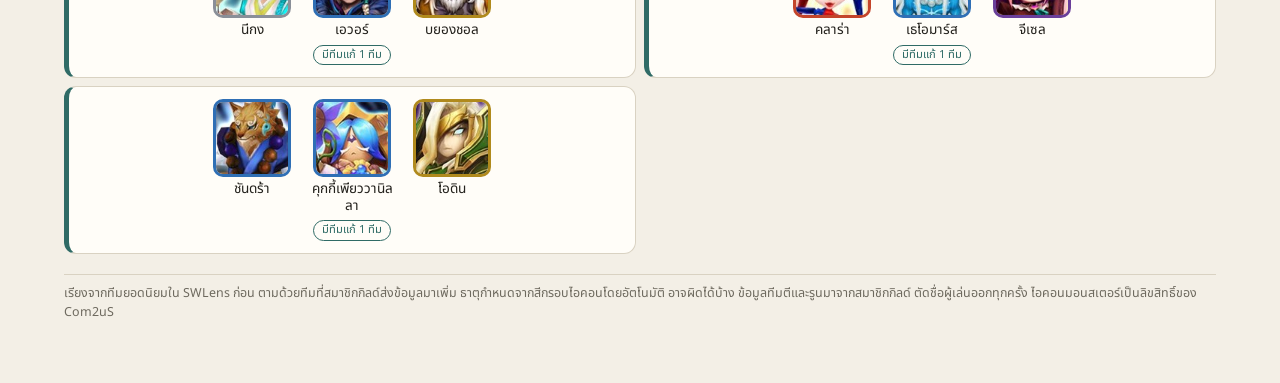
==== commit 8989d2aa: "HD monster icons; auto-add unknown monsters on import (SWARFARM list + Thai names file); picker show" ====
--- a/index.html
+++ b/index.html
@@ -16,7 +16,7 @@
 <link rel="preconnect" href="https://fonts.googleapis.com">
 <link rel="preconnect" href="https://fonts.gstatic.com" crossorigin>
 <link rel="stylesheet" href="https://fonts.googleapis.com/css2?family=Noto+Sans+Thai:wght@400;600;800&display=swap">
-<link rel="stylesheet" href="style.css?v=20261123210850">
+<link rel="stylesheet" href="style.css?v=20261123211546">
 </head>
 <body>
 <main id="top">
@@ -98,8 +98,8 @@
 </div>
 <div id="toast" class="toast" role="status" hidden></div>
 
-<script>window.APP_V = "20261123210850"; window.GC_CODE = ""; /* รหัส GoatCounter เช่น "swsiege" (ว่าง = ไม่นับ) */</script>
-<script src="app.js?v=20261123210850" defer></script>
+<script>window.APP_V = "20261123211546"; window.GC_CODE = ""; /* รหัส GoatCounter เช่น "swsiege" (ว่าง = ไม่นับ) */</script>
+<script src="app.js?v=20261123211546" defer></script>
 <!-- Cloudflare Web Analytics (ไม่ใช้คุกกี้) -->
 <script defer src="https://static.cloudflareinsights.com/beacon.min.js" data-cf-beacon='{"token": "9b18064985ae4c728ce87917ae65e707"}'></script>
 </body>
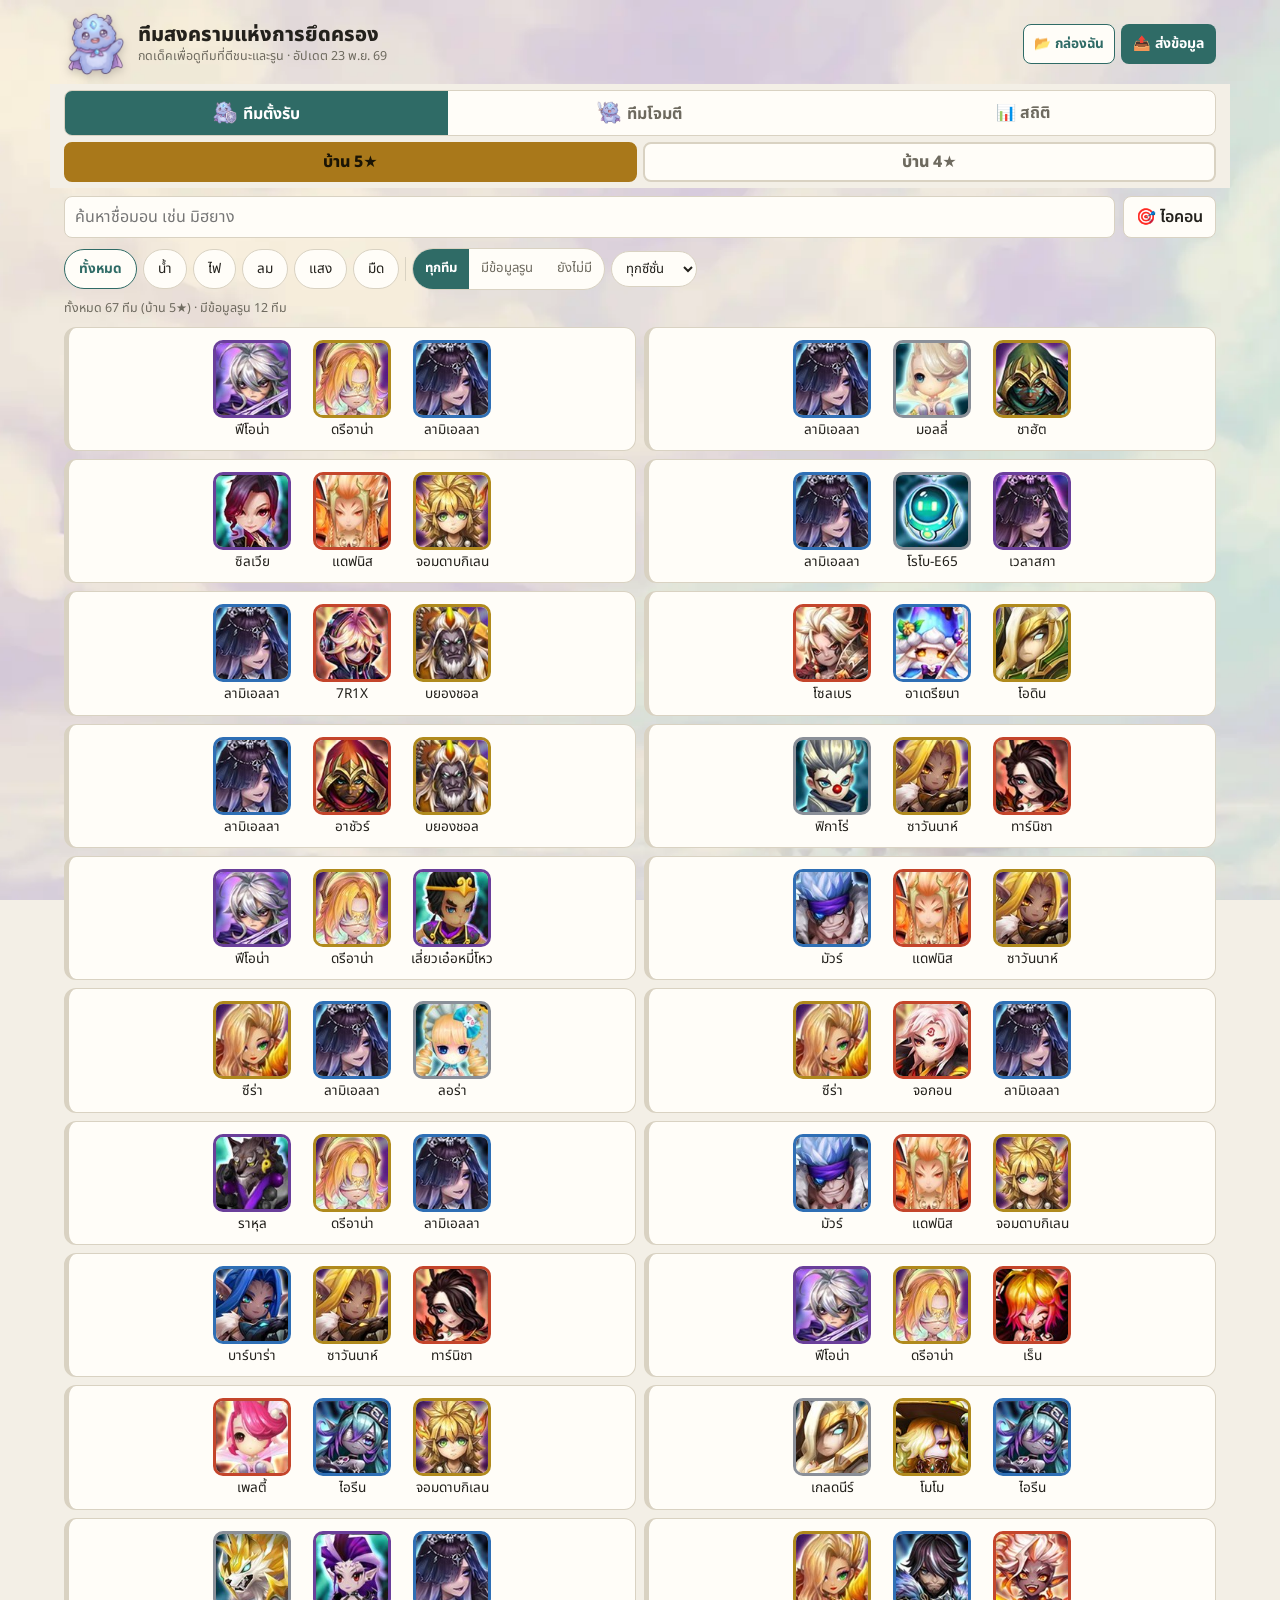
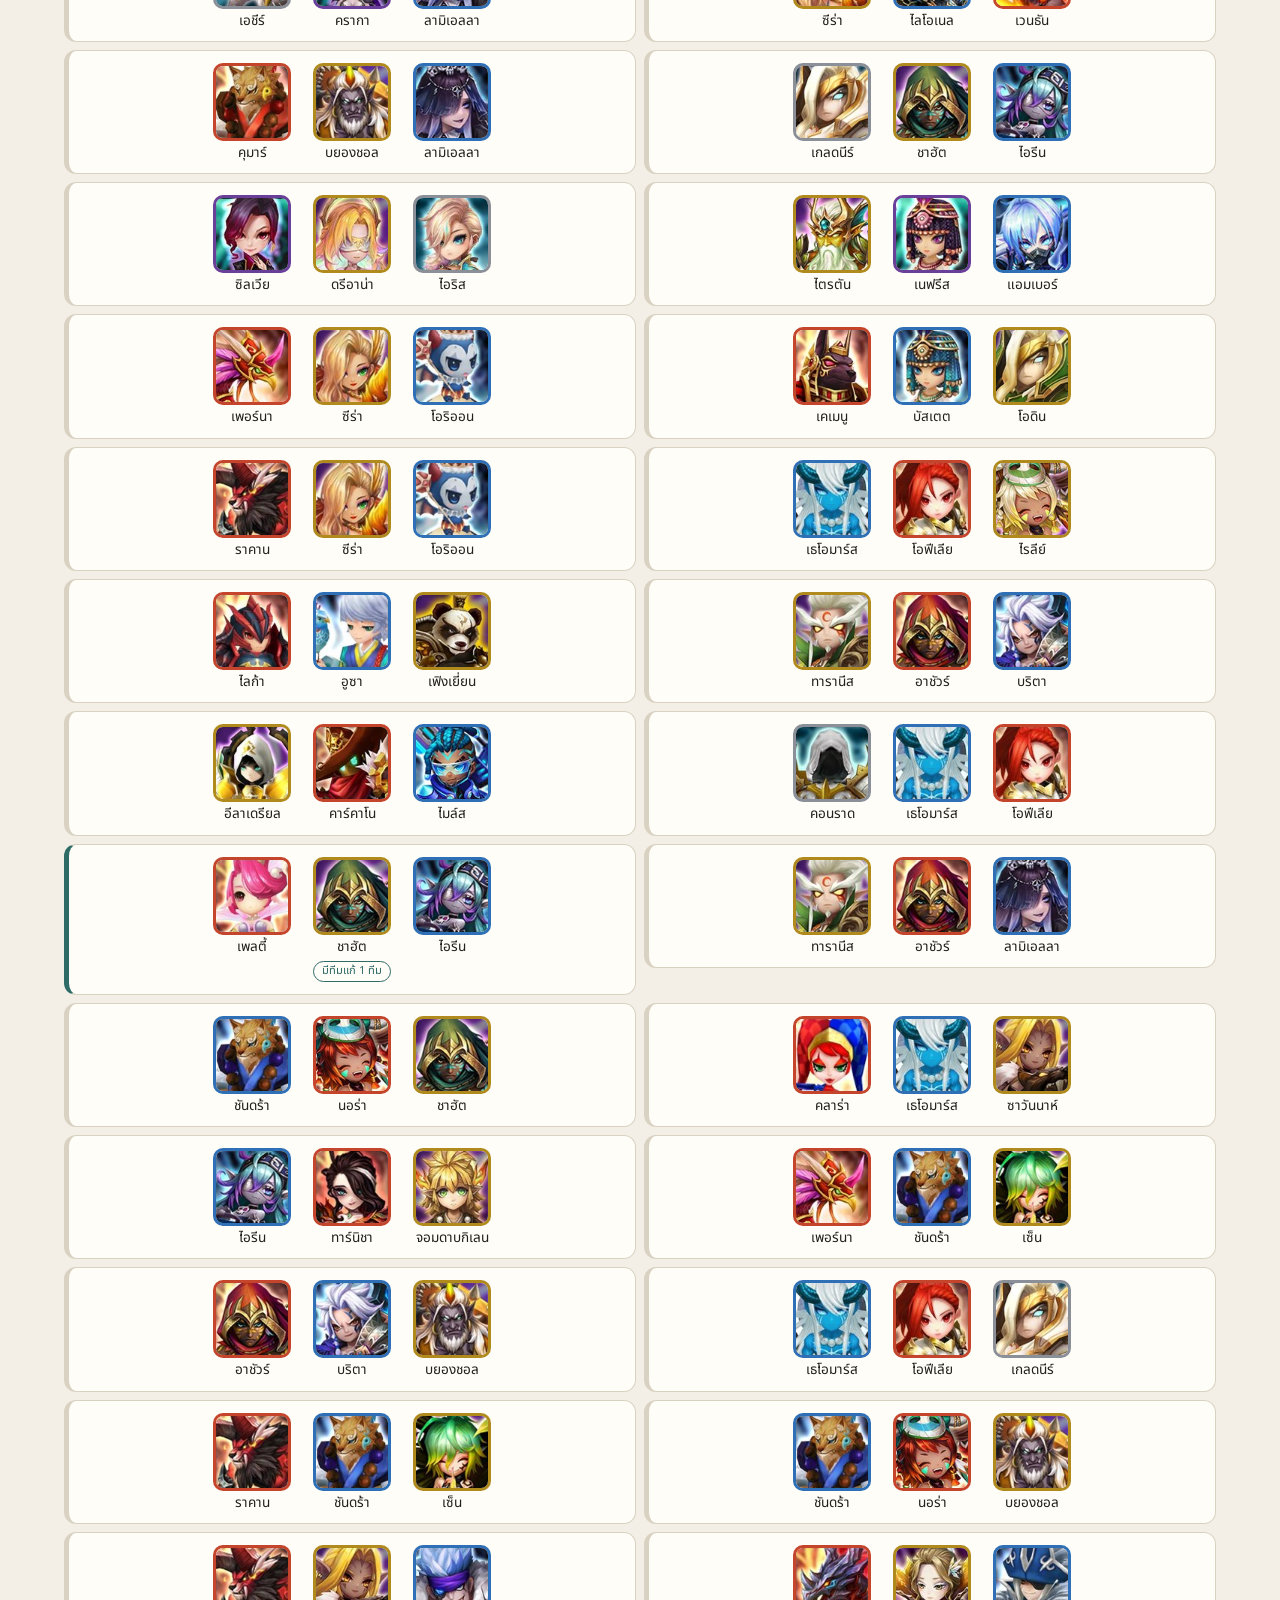
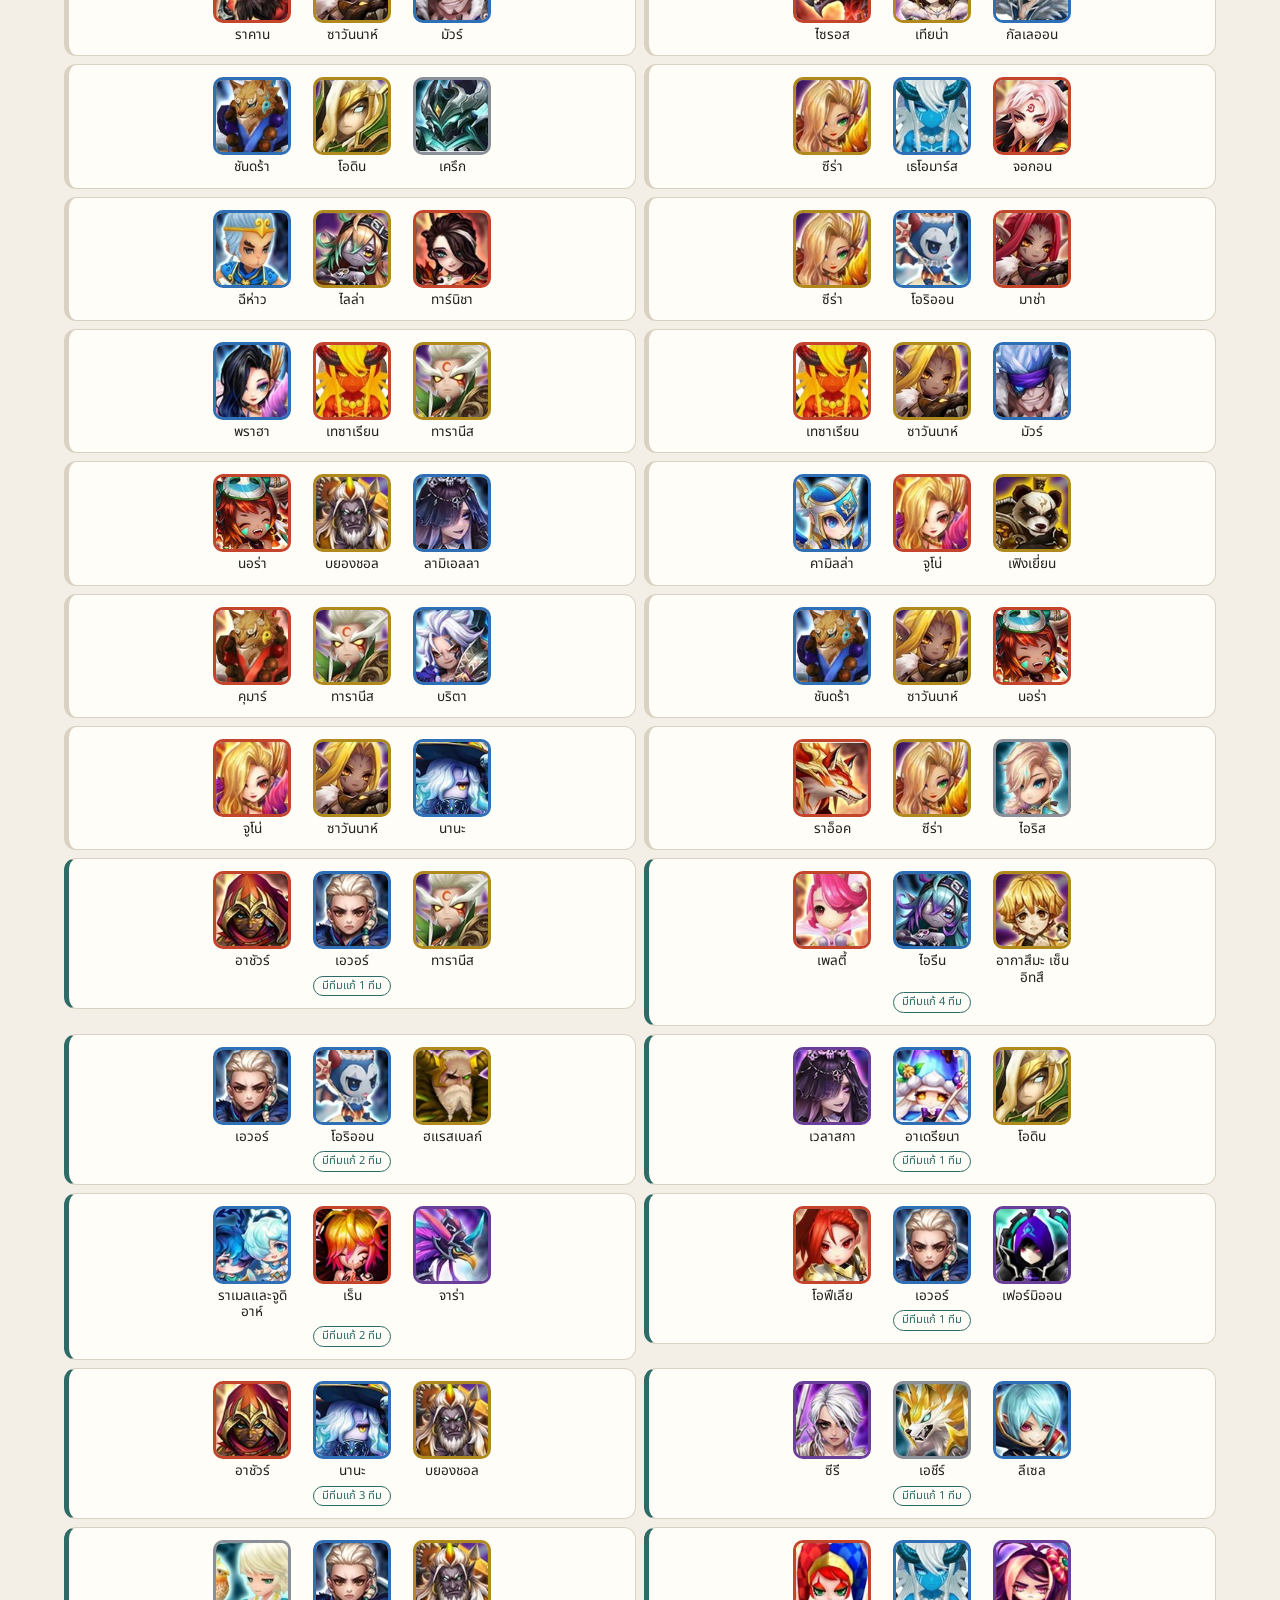
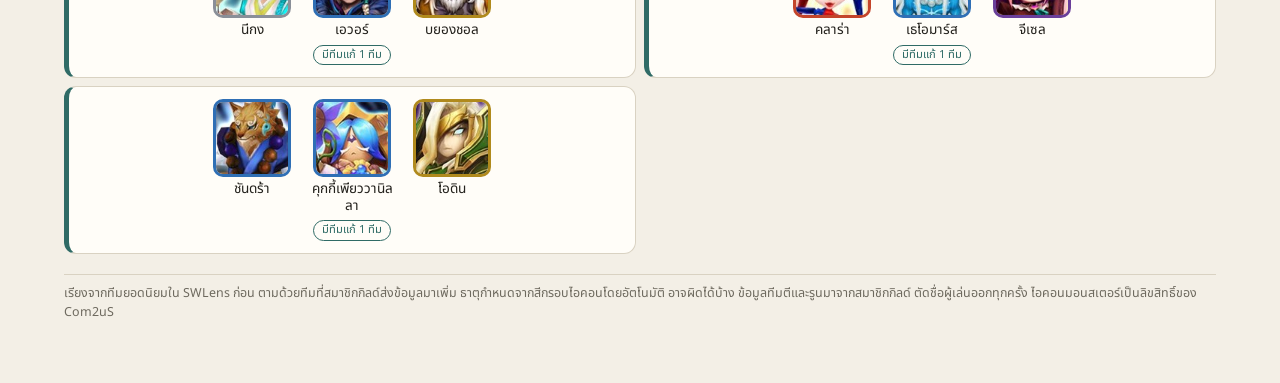
==== commit 20f14caf: "Enemy deck sightings importer + 'seen N times' badge; multi-game first-turn guide stats; month-based" ====
--- a/index.html
+++ b/index.html
@@ -16,7 +16,7 @@
 <link rel="preconnect" href="https://fonts.googleapis.com">
 <link rel="preconnect" href="https://fonts.gstatic.com" crossorigin>
 <link rel="stylesheet" href="https://fonts.googleapis.com/css2?family=Noto+Sans+Thai:wght@400;600;800&display=swap">
-<link rel="stylesheet" href="style.css?v=20261123211546">
+<link rel="stylesheet" href="style.css?v=20261123214645">
 </head>
 <body>
 <main id="top">
@@ -98,8 +98,8 @@
 </div>
 <div id="toast" class="toast" role="status" hidden></div>
 
-<script>window.APP_V = "20261123211546"; window.GC_CODE = ""; /* รหัส GoatCounter เช่น "swsiege" (ว่าง = ไม่นับ) */</script>
-<script src="app.js?v=20261123211546" defer></script>
+<script>window.APP_V = "20261123214645"; window.GC_CODE = ""; /* รหัส GoatCounter เช่น "swsiege" (ว่าง = ไม่นับ) */</script>
+<script src="app.js?v=20261123214645" defer></script>
 <!-- Cloudflare Web Analytics (ไม่ใช้คุกกี้) -->
 <script defer src="https://static.cloudflareinsights.com/beacon.min.js" data-cf-beacon='{"token": "9b18064985ae4c728ce87917ae65e707"}'></script>
 </body>
--- a/style.css
+++ b/style.css
@@ -201,3 +201,6 @@
 .team .head .m img{width:78px;height:78px;border-radius:10px;border-width:3px;margin-bottom:4px}
 .team .head .badges{flex-basis:100%;flex-direction:row;justify-content:center}
 @media (max-width:420px){.team .head .mons{gap:12px}.team .head .m{width:80px}.team .head .m img{width:74px;height:74px}}
+.tag.seen{color:var(--gold);border-color:var(--gold)}
+.g-cnt{opacity:.75;margin-left:4px}
+#season{min-height:36px;border:1px solid var(--line);border-radius:99px;background:var(--card);padding:0 10px}
